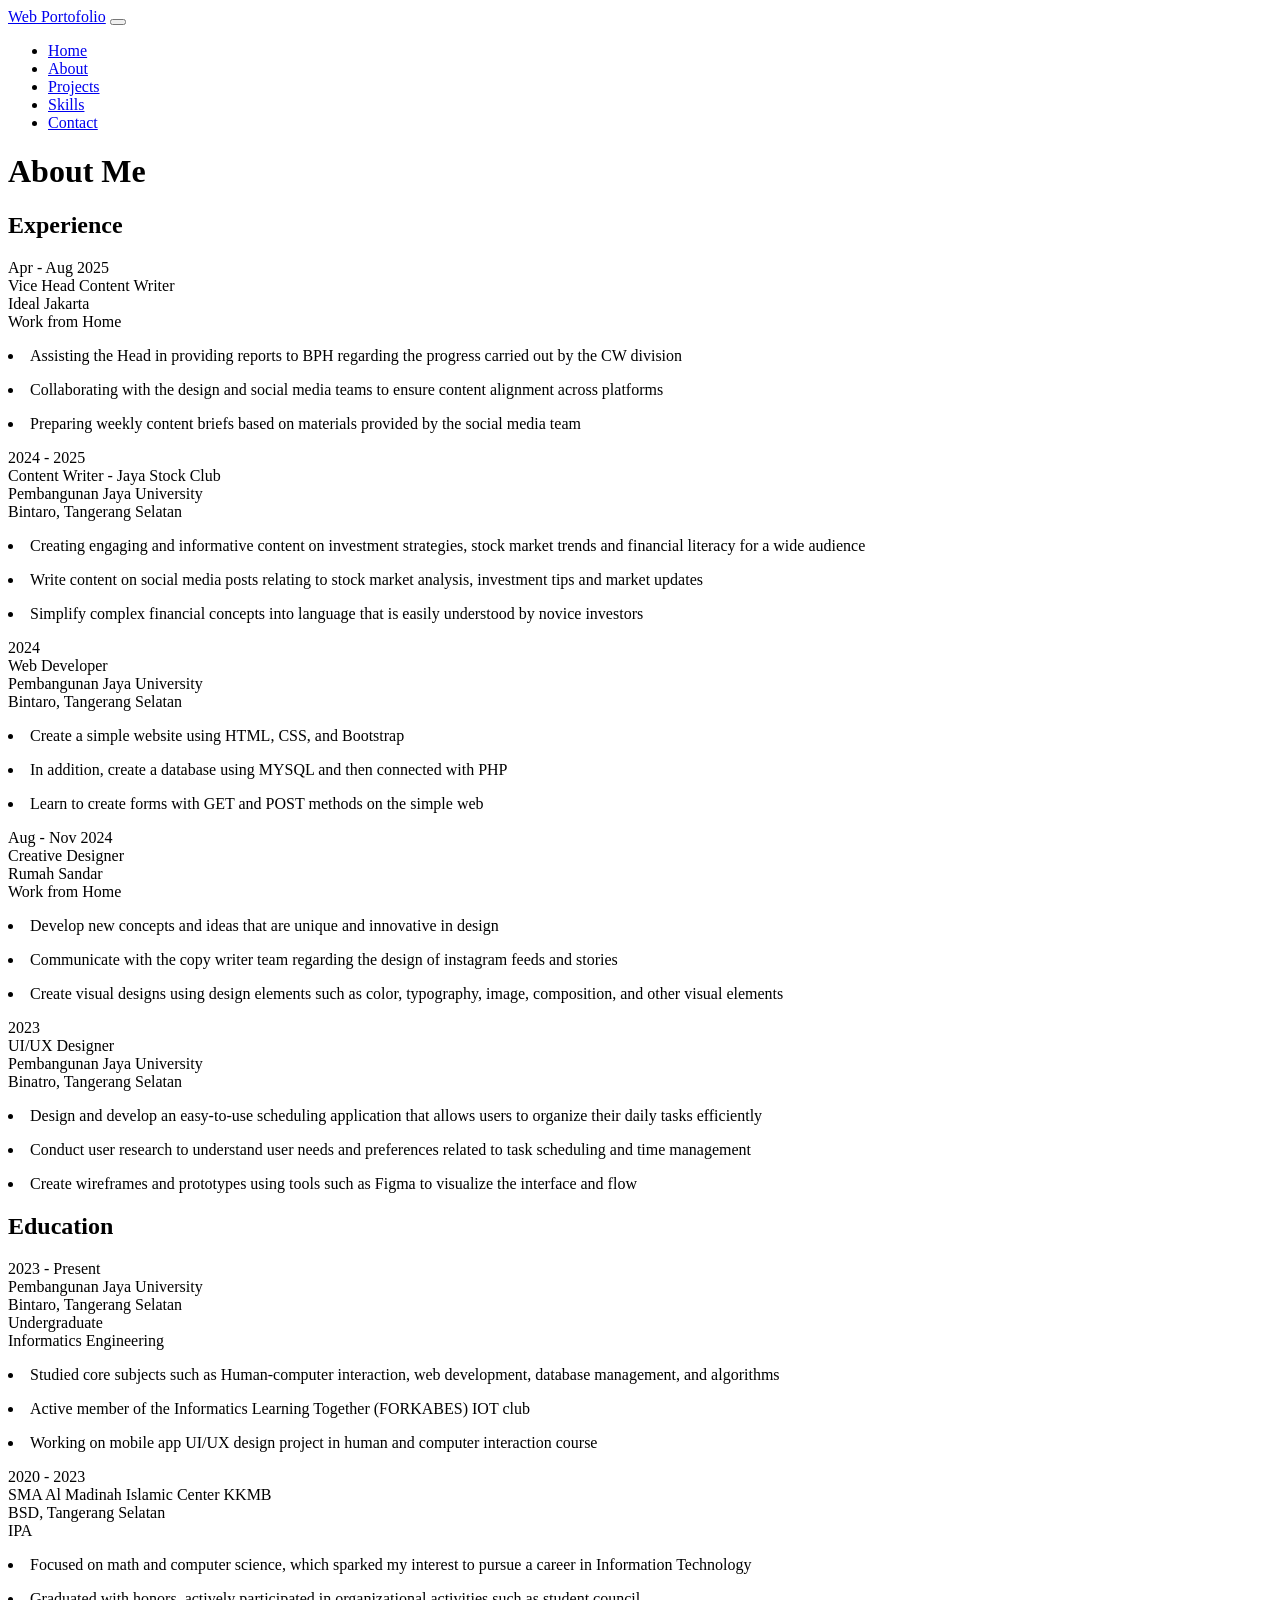
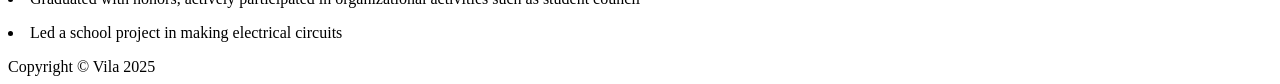
==== about.html @ a9fa37e9 "Create about.html" ====
<!DOCTYPE html>
<html lang="en">
    <head>
        <meta charset="utf-8" />
        <meta name="viewport" content="width=device-width, initial-scale=1, shrink-to-fit=no" />
        <meta name="description" content="Website portofolio" />
        <meta name="author" content="vila" />
        <title>Web portofolio</title>
        <!-- Favicon-->
        <link rel="icon" type="image/x-icon" href="assets/favicon-porto.png" />
        <!-- Custom Google font-->
        <link rel="preconnect" href="https://fonts.googleapis.com" />
        <link rel="preconnect" href="https://fonts.gstatic.com" crossorigin />
        <link href="https://fonts.googleapis.com/css2?family=Plus+Jakarta+Sans:wght@100;200;300;400;500;600;700;800;900&amp;display=swap" rel="stylesheet" />
        <link href="https://cdn.jsdelivr.net/npm/bootstrap-icons@1.8.1/font/bootstrap-icons.css" rel="stylesheet" />
        <link href="css/styles.css" rel="stylesheet" />
    </head>
    <body class="d-flex flex-column h-100 bg-light">
        <main class="flex-shrink-0">
            <!-- Navigation-->
            <nav class="navbar navbar-expand-lg navbar-light bg-white py-3">
                <div class="container px-5">
                    <a class="navbar-brand" href="index.html"><span class="fw-bolder text-primary">Web Portofolio</span></a>
                    <button class="navbar-toggler" type="button" data-bs-toggle="collapse" data-bs-target="#navbarSupportedContent" aria-controls="navbarSupportedContent" aria-expanded="false" aria-label="Toggle navigation"><span class="navbar-toggler-icon"></span></button>
                    <div class="collapse navbar-collapse" id="navbarSupportedContent">
                        <ul class="navbar-nav ms-auto mb-2 mb-lg-0 small fw-bolder">
                            <li class="nav-item"><a class="nav-link" href="index.html">Home</a></li>
                            <li class="nav-item"><a class="nav-link" href="about.html">About</a></li>
                            <li class="nav-item"><a class="nav-link" href="projects.html">Projects</a></li>
                            <li class="nav-item"><a class="nav-link" href="skills.html">Skills</a></li>
                            <li class="nav-item"><a class="nav-link" href="contact.html">Contact</a></li>
                        </ul>
                    </div>
                </div>
            </nav>
            <!-- Page Content-->
            <div class="container px-5 my-5">
                <div class="text-center mb-5">
                    <h1 class="display-5 fw-bolder mb-0"><span class="text-gradient d-inline">About Me</span></h1>
                </div>
                <div class="row gx-5 justify-content-center">
                    <div class="col-lg-11 col-xl-9 col-xxl-8">
                        <!-- Experience Section-->
                        <section>
                            <div class="d-flex align-items-center justify-content-between mb-4">
                                <h2 class="text-primary fw-bolder mb-0">Experience</h2>
                            </div>
                            <!-- Experience Card 1-->
                            <div class="card shadow border-0 rounded-4 mb-5">
                                <div class="card-body p-5">
                                    <div class="row align-items-center gx-5">
                                        <div class="col text-center text-lg-start mb-4 mb-lg-0">
                                            <div class="bg-light p-4 rounded-4">
                                               <div class="text-primary fw-bolder mb-2">Apr - Aug 2025</div>
                                                <div class="small fw-bolder">Vice Head Content Writer</div>
                                                <div class="small text-muted">Ideal Jakarta</div>
                                                <div class="small text-muted">Work from Home</div>
                                            </div>
                                        </div>
                                        <div class="col-lg-8"><div><p><li>Assisting the Head in providing reports to BPH regarding the progress carried out by the CW division</li></p> 
                                            <p><li>Collaborating with the design and social media teams to ensure content alignment across platforms</li></p>
                                            <p><li>Preparing weekly content briefs based on materials provided by the social media team</li></p></div></div>
                                    </div>
                                </div>
                            </div>
                            <!-- Experience Card 2-->
                            <div class="card shadow border-0 rounded-4 mb-5">
                                <div class="card-body p-5">
                                    <div class="row align-items-center gx-5">
                                        <div class="col text-center text-lg-start mb-4 mb-lg-0">
                                            <div class="bg-light p-4 rounded-4">
                                               <div class="text-primary fw-bolder mb-2">2024 - 2025</div>
                                                <div class="small fw-bolder">Content Writer - Jaya Stock Club</div>
                                                <div class="small text-muted">Pembangunan Jaya University</div>
                                                <div class="small text-muted">Bintaro, Tangerang Selatan</div>
                                            </div>
                                        </div>
                                        <div class="col-lg-8"><div><p><li>Creating engaging and informative content on investment strategies, stock market trends and financial literacy for a wide audience</li></p> 
                                            <p><li>Write content on social media posts relating to stock market analysis, investment tips and market updates</li></p>
                                            <p><li>Simplify complex financial concepts into language that is easily understood by novice investors</li></p></div></div>
                                    </div>
                                </div>
                            </div>
                            <!-- Experience Card 3-->
                            <div class="card shadow border-0 rounded-4 mb-5">
                                <div class="card-body p-5">
                                    <div class="row align-items-center gx-5">
                                        <div class="col text-center text-lg-start mb-4 mb-lg-0">
                                            <div class="bg-light p-4 rounded-4">
                                          <div class="text-primary fw-bolder mb-2">2024</div>
                                                <div class="small fw-bolder">Web Developer</div>
                                                <div class="small text-muted">Pembangunan Jaya University</div>
                                                <div class="small text-muted">Bintaro, Tangerang Selatan</div>
                                            </div>
                                        </div>
                                        <div class="col-lg-8"><div><p><li>Create a simple website using HTML, CSS, and Bootstrap</li></p>
                                             <p><li>In addition, create a database using MYSQL and then connected with PHP</li></p>
                                             <p><li>Learn to create forms with GET and POST methods on the simple web</li></p></div></div>
                                    </div>
                                </div>
                            </div>
                            <!-- Experience Card 4-->
                            <div class="card shadow border-0 rounded-4 mb-5">
                                <div class="card-body p-5">
                                    <div class="row align-items-center gx-5">
                                        <div class="col text-center text-lg-start mb-4 mb-lg-0">
                                            <div class="bg-light p-4 rounded-4">
                                                <div class="text-primary fw-bolder mb-2">Aug - Nov 2024</div>
                                                <div class="small fw-bolder">Creative Designer</div>
                                                <div class="small text-muted">Rumah Sandar</div>
                                                <div class="small text-muted">Work from Home</div>
                                            </div>
                                        </div>
                                        <div class="col-lg-8"><div><p><li>Develop new concepts and ideas that are unique and innovative in design</li></p>
                                            <p><li>Communicate with the copy writer team regarding the design of instagram feeds and stories</li></p> 
                                            <p><li>Create visual designs using design elements such as color, typography, image, composition, and other visual elements</li></p></div></div>
                                    </div>
                                </div>
                            </div>
                            <!-- Experience Card 5-->
                            <div class="card shadow border-0 rounded-4 mb-5">
                                <div class="card-body p-5">
                                    <div class="row align-items-center gx-5">
                                        <div class="col text-center text-lg-start mb-4 mb-lg-0">
                                            <div class="bg-light p-4 rounded-4">
                                                <div class="text-primary fw-bolder mb-2">2023</div>
                                                <div class="small fw-bolder">UI/UX Designer</div>
                                                <div class="small text-muted">Pembangunan Jaya University</div>
                                                <div class="small text-muted">Binatro, Tangerang Selatan</div>
                                            </div>
                                        </div>
                                        <div class="col-lg-8"><div><p><li>Design and develop an easy-to-use scheduling application that allows users to organize their daily tasks efficiently</li></p>
                                             <p><li>Conduct user research to understand user needs and preferences related to task scheduling and time management</li></p>
                                             <p><li>Create wireframes and prototypes using tools such as Figma to visualize the interface and flow</li></p></div></div>
                                    </div>
                                </div>
                            </div>
                        </section>
                        <!-- Education Section-->
                        <section>
                            <h2 class="text-secondary fw-bolder mb-4">Education</h2>
                            <!-- Education Card 1-->
                            <div class="card shadow border-0 rounded-4 mb-5">
                                <div class="card-body p-5">
                                    <div class="row align-items-center gx-5">
                                        <div class="col text-center text-lg-start mb-4 mb-lg-0">
                                            <div class="bg-light p-4 rounded-4">
                                                <div class="text-secondary fw-bolder mb-2">2023 - Present</div>
                                                <div class="mb-2">
                                                    <div class="small fw-bolder">Pembangunan Jaya University</div>
                                                    <div class="small text-muted">Bintaro, Tangerang Selatan</div>
                                                </div>
                                                <!-- Jurusan -->
                                                <div class="fst-italic">
                                                    <div class="small text-muted">Undergraduate</div>
                                                    <div class="small text-muted">Informatics Engineering</div>
                                                </div>
                                            </div>
                                        </div>
                                        <div class="col-lg-8"><div><p><li>Studied core subjects such as Human-computer interaction, web development, database management, and algorithms</li></p>
                                            <p><li>Active member of the Informatics Learning Together (FORKABES) IOT club</li></p>
                                            <p><li> 
                                                Working on mobile app UI/UX design project in human and computer interaction course</li></p></div></div>
                                    </div>
                                </div>
                            </div>
                            <!-- Education Card 2-->
                            <div class="card shadow border-0 rounded-4 mb-5">
                                <div class="card-body p-5">
                                    <div class="row align-items-center gx-5">
                                        <div class="col text-center text-lg-start mb-4 mb-lg-0">
                                            <div class="bg-light p-4 rounded-4">
                                                <div class="text-secondary fw-bolder mb-2">2020 - 2023</div>
                                                <div class="mb-2">
                                                    <div class="small fw-bolder">SMA Al Madinah Islamic Center KKMB</div>
                                                    <div class="small text-muted">BSD, Tangerang Selatan</div>
                                                </div>
                                                <!-- Jurusan -->
                                                <div class="fst-italic">
                                                    <div class="small text-muted">IPA</div>
                                                </div>
                                            </div>
                                        </div>
                                        <div class="col-lg-8"><div><p><li>Focused on math and computer science, which sparked my interest to pursue a career in Information Technology</li></p>
                                            <p><li>Graduated with honors, actively participated in organizational activities such as student council</li></p>
                                            <p><li>Led a school project in making electrical circuits</li></p></div></div>
                                    </div>
                                </div>
                            </div>
                        </section>
                        <!-- Divider-->
                        <div class="pb-5"></div>
                    </div>
                </div>
            </div>
        </main>
        <!-- Footer-->
        <footer class="bg-white py-4 mt-auto">
            <div class="container px-5">
                <div class="row align-items-center justify-content-between flex-column flex-sm-row">
                    <div class="col-auto"><div class="small m-0">Copyright &copy; Vila 2025</div></div>
                </div>
            </div>
        </footer>
        <!-- Bootstrap core JS-->
        <script src="https://cdn.jsdelivr.net/npm/bootstrap@5.2.3/dist/js/bootstrap.bundle.min.js"></script>
        <!-- Core theme JS-->
        <script src="js/scripts.js"></script>
    </body>
</html>
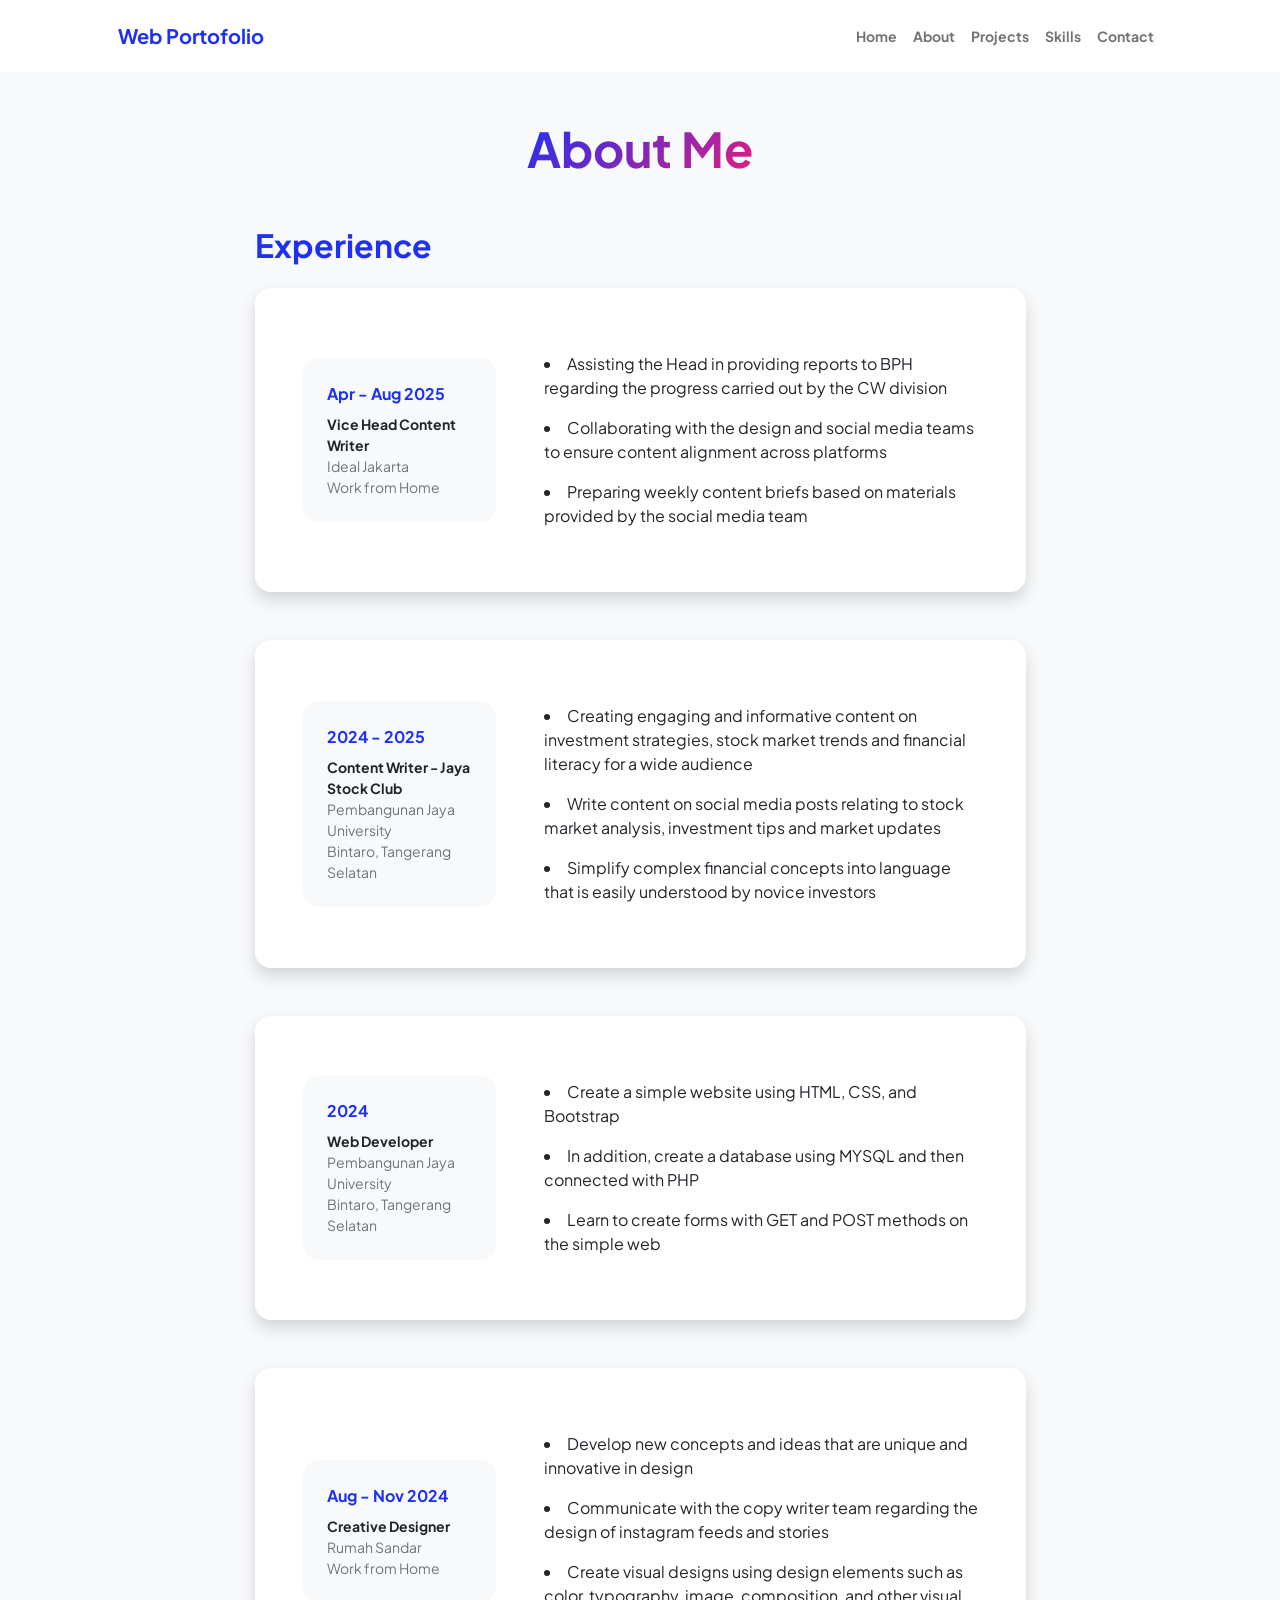
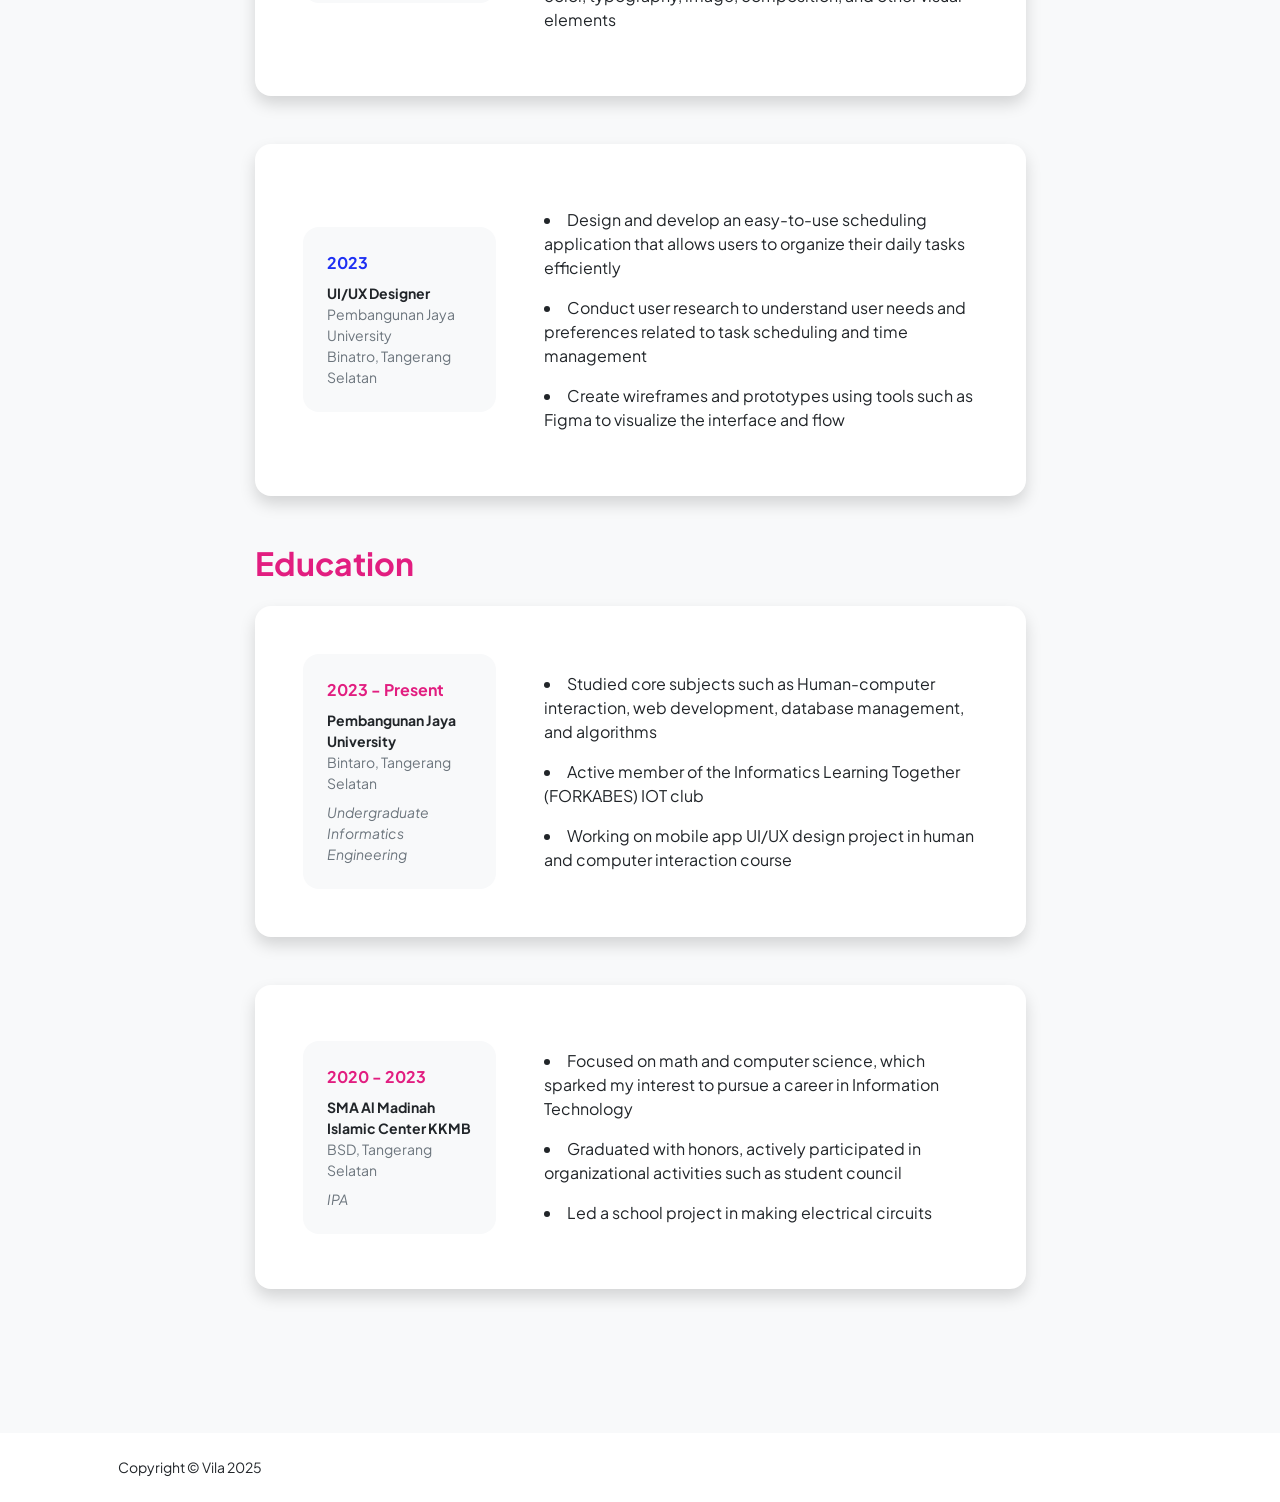
==== commit d96d2f45: "Update about.html" ====
--- a/about.html
+++ b/about.html
@@ -7,7 +7,7 @@
         <meta name="author" content="vila" />
         <title>Web portofolio</title>
         <!-- Favicon-->
-        <link rel="icon" type="image/x-icon" href="assets/favicon-porto.png" />
+        <link rel="icon" type="image/x-icon" href="assets/img/favicon-porto.png" />
         <!-- Custom Google font-->
         <link rel="preconnect" href="https://fonts.googleapis.com" />
         <link rel="preconnect" href="https://fonts.gstatic.com" crossorigin />
--- a/css/styles.css
+++ b/css/styles.css
@@ -0,0 +1,11724 @@
+@charset "UTF-8";
+
+:root {
+  --bs-blue: #1e30f3;
+  --bs-indigo: #6610f2;
+  --bs-purple: #6f42c1;
+  --bs-pink: #e21e80;
+  --bs-red: #dc3545;
+  --bs-orange: #fd7e14;
+  --bs-yellow: #ffc107;
+  --bs-green: #198754;
+  --bs-teal: #20c997;
+  --bs-cyan: #0dcaf0;
+  --bs-black: #000;
+  --bs-white: #fff;
+  --bs-gray: #6c757d;
+  --bs-gray-dark: #343a40;
+  --bs-gray-100: #f8f9fa;
+  --bs-gray-200: #e9ecef;
+  --bs-gray-300: #dee2e6;
+  --bs-gray-400: #ced4da;
+  --bs-gray-500: #adb5bd;
+  --bs-gray-600: #6c757d;
+  --bs-gray-700: #495057;
+  --bs-gray-800: #343a40;
+  --bs-gray-900: #212529;
+  --bs-primary: #1e30f3;
+  --bs-secondary: #e21e80;
+  --bs-success: #198754;
+  --bs-info: #0dcaf0;
+  --bs-warning: #ffc107;
+  --bs-danger: #dc3545;
+  --bs-light: #f8f9fa;
+  --bs-dark: #212529;
+  --bs-primary-rgb: 30, 48, 243;
+  --bs-secondary-rgb: 226, 30, 128;
+  --bs-success-rgb: 25, 135, 84;
+  --bs-info-rgb: 13, 202, 240;
+  --bs-warning-rgb: 255, 193, 7;
+  --bs-danger-rgb: 220, 53, 69;
+  --bs-light-rgb: 248, 249, 250;
+  --bs-dark-rgb: 33, 37, 41;
+  --bs-white-rgb: 255, 255, 255;
+  --bs-black-rgb: 0, 0, 0;
+  --bs-body-color-rgb: 33, 37, 41;
+  --bs-body-bg-rgb: 255, 255, 255;
+  --bs-font-sans-serif: "Plus Jakarta Sans";
+  --bs-font-monospace: SFMono-Regular, Menlo, Monaco, Consolas, "Liberation Mono", "Courier New", monospace;
+  --bs-gradient: linear-gradient(180deg, rgba(255, 255, 255, 0.15), rgba(255, 255, 255, 0));
+  --bs-body-font-family: var(--bs-font-sans-serif);
+  --bs-body-font-size: 1rem;
+  --bs-body-font-weight: 400;
+  --bs-body-line-height: 1.5;
+  --bs-body-color: #212529;
+  --bs-body-bg: #fff;
+  --bs-border-width: 1px;
+  --bs-border-style: solid;
+  --bs-border-color: #dee2e6;
+  --bs-border-color-translucent: rgba(0, 0, 0, 0.175);
+  --bs-border-radius: 0.375rem;
+  --bs-border-radius-sm: 0.25rem;
+  --bs-border-radius-lg: 0.5rem;
+  --bs-border-radius-xl: 1rem;
+  --bs-border-radius-2xl: 2rem;
+  --bs-border-radius-pill: 50rem;
+  --bs-link-color: #1e30f3;
+  --bs-link-hover-color: #1826c2;
+  --bs-code-color: #e21e80;
+  --bs-highlight-bg: #fff3cd;
+}
+
+*,
+*::before,
+*::after {
+  box-sizing: border-box;
+}
+
+@media (prefers-reduced-motion: no-preference) {
+  :root {
+    scroll-behavior: smooth;
+  }
+}
+
+body {
+  margin: 0;
+  font-family: var(--bs-body-font-family);
+  font-size: var(--bs-body-font-size);
+  font-weight: var(--bs-body-font-weight);
+  line-height: var(--bs-body-line-height);
+  color: var(--bs-body-color);
+  text-align: var(--bs-body-text-align);
+  background-color: var(--bs-body-bg);
+  -webkit-text-size-adjust: 100%;
+  -webkit-tap-highlight-color: rgba(0, 0, 0, 0);
+}
+
+hr {
+  margin: 1rem 0;
+  color: inherit;
+  border: 0;
+  border-top: 1px solid;
+  opacity: 0.25;
+}
+
+h6, .h6, h5, .h5, h4, .h4, h3, .h3, h2, .h2, h1, .h1 {
+  margin-top: 0;
+  margin-bottom: 0.5rem;
+  font-weight: 500;
+  line-height: 1.2;
+}
+
+h1, .h1 {
+  font-size: calc(1.375rem + 1.5vw);
+}
+@media (min-width: 1200px) {
+  h1, .h1 {
+    font-size: 2.5rem;
+  }
+}
+
+h2, .h2 {
+  font-size: calc(1.325rem + 0.9vw);
+}
+@media (min-width: 1200px) {
+  h2, .h2 {
+    font-size: 2rem;
+  }
+}
+
+h3, .h3 {
+  font-size: calc(1.3rem + 0.6vw);
+}
+@media (min-width: 1200px) {
+  h3, .h3 {
+    font-size: 1.75rem;
+  }
+}
+
+h4, .h4 {
+  font-size: calc(1.275rem + 0.3vw);
+}
+@media (min-width: 1200px) {
+  h4, .h4 {
+    font-size: 1.5rem;
+  }
+}
+
+h5, .h5 {
+  font-size: 1.25rem;
+}
+
+h6, .h6 {
+  font-size: 1rem;
+}
+
+p {
+  margin-top: 0;
+  margin-bottom: 1rem;
+}
+
+abbr[title] {
+  -webkit-text-decoration: underline dotted;
+          text-decoration: underline dotted;
+  cursor: help;
+  -webkit-text-decoration-skip-ink: none;
+          text-decoration-skip-ink: none;
+}
+
+address {
+  margin-bottom: 1rem;
+  font-style: normal;
+  line-height: inherit;
+}
+
+ol,
+ul {
+  padding-left: 2rem;
+}
+
+ol,
+ul,
+dl {
+  margin-top: 0;
+  margin-bottom: 1rem;
+}
+
+ol ol,
+ul ul,
+ol ul,
+ul ol {
+  margin-bottom: 0;
+}
+
+dt {
+  font-weight: 700;
+}
+
+dd {
+  margin-bottom: 0.5rem;
+  margin-left: 0;
+}
+
+blockquote {
+  margin: 0 0 1rem;
+}
+
+b,
+strong {
+  font-weight: bolder;
+}
+
+small, .small {
+  font-size: 0.875em;
+}
+
+mark, .mark {
+  padding: 0.1875em;
+  background-color: var(--bs-highlight-bg);
+}
+
+sub,
+sup {
+  position: relative;
+  font-size: 0.75em;
+  line-height: 0;
+  vertical-align: baseline;
+}
+
+sub {
+  bottom: -0.25em;
+}
+
+sup {
+  top: -0.5em;
+}
+
+a {
+  color: var(--bs-link-color);
+  text-decoration: underline;
+}
+a:hover {
+  color: var(--bs-link-hover-color);
+}
+
+a:not([href]):not([class]), a:not([href]):not([class]):hover {
+  color: inherit;
+  text-decoration: none;
+}
+
+pre,
+code,
+kbd,
+samp {
+  font-family: var(--bs-font-monospace);
+  font-size: 1em;
+}
+
+pre {
+  display: block;
+  margin-top: 0;
+  margin-bottom: 1rem;
+  overflow: auto;
+  font-size: 0.875em;
+}
+pre code {
+  font-size: inherit;
+  color: inherit;
+  word-break: normal;
+}
+
+code {
+  font-size: 0.875em;
+  color: var(--bs-code-color);
+  word-wrap: break-word;
+}
+a > code {
+  color: inherit;
+}
+
+kbd {
+  padding: 0.1875rem 0.375rem;
+  font-size: 0.875em;
+  color: var(--bs-body-bg);
+  background-color: var(--bs-body-color);
+  border-radius: 0.25rem;
+}
+kbd kbd {
+  padding: 0;
+  font-size: 1em;
+}
+
+figure {
+  margin: 0 0 1rem;
+}
+
+img,
+svg {
+  vertical-align: middle;
+}
+
+table {
+  caption-side: bottom;
+  border-collapse: collapse;
+}
+
+caption {
+  padding-top: 0.5rem;
+  padding-bottom: 0.5rem;
+  color: #6c757d;
+  text-align: left;
+}
+
+th {
+  text-align: inherit;
+  text-align: -webkit-match-parent;
+}
+
+thead,
+tbody,
+tfoot,
+tr,
+td,
+th {
+  border-color: inherit;
+  border-style: solid;
+  border-width: 0;
+}
+
+label {
+  display: inline-block;
+}
+
+button {
+  border-radius: 0;
+}
+
+button:focus:not(:focus-visible) {
+  outline: 0;
+}
+
+input,
+button,
+select,
+optgroup,
+textarea {
+  margin: 0;
+  font-family: inherit;
+  font-size: inherit;
+  line-height: inherit;
+}
+
+button,
+select {
+  text-transform: none;
+}
+
+[role=button] {
+  cursor: pointer;
+}
+
+select {
+  word-wrap: normal;
+}
+select:disabled {
+  opacity: 1;
+}
+
+[list]:not([type=date]):not([type=datetime-local]):not([type=month]):not([type=week]):not([type=time])::-webkit-calendar-picker-indicator {
+  display: none !important;
+}
+
+button,
+[type=button],
+[type=reset],
+[type=submit] {
+  -webkit-appearance: button;
+}
+button:not(:disabled),
+[type=button]:not(:disabled),
+[type=reset]:not(:disabled),
+[type=submit]:not(:disabled) {
+  cursor: pointer;
+}
+
+::-moz-focus-inner {
+  padding: 0;
+  border-style: none;
+}
+
+textarea {
+  resize: vertical;
+}
+
+fieldset {
+  min-width: 0;
+  padding: 0;
+  margin: 0;
+  border: 0;
+}
+
+legend {
+  float: left;
+  width: 100%;
+  padding: 0;
+  margin-bottom: 0.5rem;
+  font-size: calc(1.275rem + 0.3vw);
+  line-height: inherit;
+}
+@media (min-width: 1200px) {
+  legend {
+    font-size: 1.5rem;
+  }
+}
+legend + * {
+  clear: left;
+}
+
+::-webkit-datetime-edit-fields-wrapper,
+::-webkit-datetime-edit-text,
+::-webkit-datetime-edit-minute,
+::-webkit-datetime-edit-hour-field,
+::-webkit-datetime-edit-day-field,
+::-webkit-datetime-edit-month-field,
+::-webkit-datetime-edit-year-field {
+  padding: 0;
+}
+
+::-webkit-inner-spin-button {
+  height: auto;
+}
+
+[type=search] {
+  outline-offset: -2px;
+  -webkit-appearance: textfield;
+}
+
+/* rtl:raw:
+[type="tel"],
+[type="url"],
+[type="email"],
+[type="number"] {
+  direction: ltr;
+}
+*/
+::-webkit-search-decoration {
+  -webkit-appearance: none;
+}
+
+::-webkit-color-swatch-wrapper {
+  padding: 0;
+}
+
+::file-selector-button {
+  font: inherit;
+  -webkit-appearance: button;
+}
+
+output {
+  display: inline-block;
+}
+
+iframe {
+  border: 0;
+}
+
+summary {
+  display: list-item;
+  cursor: pointer;
+}
+
+progress {
+  vertical-align: baseline;
+}
+
+[hidden] {
+  display: none !important;
+}
+
+.lead {
+  font-size: 1.25rem;
+  font-weight: 300;
+}
+
+.display-1 {
+  font-size: calc(1.625rem + 4.5vw);
+  font-weight: 300;
+  line-height: 1.2;
+}
+@media (min-width: 1200px) {
+  .display-1 {
+    font-size: 5rem;
+  }
+}
+
+.display-2 {
+  font-size: calc(1.575rem + 3.9vw);
+  font-weight: 300;
+  line-height: 1.2;
+}
+@media (min-width: 1200px) {
+  .display-2 {
+    font-size: 4.5rem;
+  }
+}
+
+.display-3 {
+  font-size: calc(1.525rem + 3.3vw);
+  font-weight: 300;
+  line-height: 1.2;
+}
+@media (min-width: 1200px) {
+  .display-3 {
+    font-size: 4rem;
+  }
+}
+
+.display-4 {
+  font-size: calc(1.475rem + 2.7vw);
+  font-weight: 300;
+  line-height: 1.2;
+}
+@media (min-width: 1200px) {
+  .display-4 {
+    font-size: 3.5rem;
+  }
+}
+
+.display-5 {
+  font-size: calc(1.425rem + 2.1vw);
+  font-weight: 300;
+  line-height: 1.2;
+}
+@media (min-width: 1200px) {
+  .display-5 {
+    font-size: 3rem;
+  }
+}
+
+.display-6 {
+  font-size: calc(1.375rem + 1.5vw);
+  font-weight: 300;
+  line-height: 1.2;
+}
+@media (min-width: 1200px) {
+  .display-6 {
+    font-size: 2.5rem;
+  }
+}
+
+.list-unstyled {
+  padding-left: 0;
+  list-style: none;
+}
+
+.list-inline {
+  padding-left: 0;
+  list-style: none;
+}
+
+.list-inline-item {
+  display: inline-block;
+}
+.list-inline-item:not(:last-child) {
+  margin-right: 0.5rem;
+}
+
+.initialism {
+  font-size: 0.875em;
+  text-transform: uppercase;
+}
+
+.blockquote {
+  margin-bottom: 1rem;
+  font-size: 1.25rem;
+}
+.blockquote > :last-child {
+  margin-bottom: 0;
+}
+
+.blockquote-footer {
+  margin-top: -1rem;
+  margin-bottom: 1rem;
+  font-size: 0.875em;
+  color: #6c757d;
+}
+.blockquote-footer::before {
+  content: "— ";
+}
+
+.img-fluid {
+  max-width: 100%;
+  height: auto;
+}
+
+.img-thumbnail {
+  padding: 0.25rem;
+  background-color: #fff;
+  border: 1px solid var(--bs-border-color);
+  border-radius: 0.375rem;
+  max-width: 100%;
+  height: auto;
+}
+
+.figure {
+  display: inline-block;
+}
+
+.figure-img {
+  margin-bottom: 0.5rem;
+  line-height: 1;
+}
+
+.figure-caption {
+  font-size: 0.875em;
+  color: #6c757d;
+}
+
+.container,
+.container-fluid,
+.container-xxl,
+.container-xl,
+.container-lg,
+.container-md,
+.container-sm {
+  --bs-gutter-x: 1.5rem;
+  --bs-gutter-y: 0;
+  width: 100%;
+  padding-right: calc(var(--bs-gutter-x) * 0.5);
+  padding-left: calc(var(--bs-gutter-x) * 0.5);
+  margin-right: auto;
+  margin-left: auto;
+}
+
+@media (min-width: 576px) {
+  .container-sm, .container {
+    max-width: 540px;
+  }
+}
+@media (min-width: 768px) {
+  .container-md, .container-sm, .container {
+    max-width: 720px;
+  }
+}
+@media (min-width: 992px) {
+  .container-lg, .container-md, .container-sm, .container {
+    max-width: 960px;
+  }
+}
+@media (min-width: 1200px) {
+  .container-xl, .container-lg, .container-md, .container-sm, .container {
+    max-width: 1140px;
+  }
+}
+@media (min-width: 1400px) {
+  .container-xxl, .container-xl, .container-lg, .container-md, .container-sm, .container {
+    max-width: 1320px;
+  }
+}
+.row {
+  --bs-gutter-x: 1.5rem;
+  --bs-gutter-y: 0;
+  display: flex;
+  flex-wrap: wrap;
+  margin-top: calc(-1 * var(--bs-gutter-y));
+  margin-right: calc(-0.5 * var(--bs-gutter-x));
+  margin-left: calc(-0.5 * var(--bs-gutter-x));
+}
+.row > * {
+  flex-shrink: 0;
+  width: 100%;
+  max-width: 100%;
+  padding-right: calc(var(--bs-gutter-x) * 0.5);
+  padding-left: calc(var(--bs-gutter-x) * 0.5);
+  margin-top: var(--bs-gutter-y);
+}
+
+.col {
+  flex: 1 0 0%;
+}
+
+.row-cols-auto > * {
+  flex: 0 0 auto;
+  width: auto;
+}
+
+.row-cols-1 > * {
+  flex: 0 0 auto;
+  width: 100%;
+}
+
+.row-cols-2 > * {
+  flex: 0 0 auto;
+  width: 50%;
+}
+
+.row-cols-3 > * {
+  flex: 0 0 auto;
+  width: 33.3333333333%;
+}
+
+.row-cols-4 > * {
+  flex: 0 0 auto;
+  width: 25%;
+}
+
+.row-cols-5 > * {
+  flex: 0 0 auto;
+  width: 20%;
+}
+
+.row-cols-6 > * {
+  flex: 0 0 auto;
+  width: 16.6666666667%;
+}
+
+.col-auto {
+  flex: 0 0 auto;
+  width: auto;
+}
+
+.col-1 {
+  flex: 0 0 auto;
+  width: 8.33333333%;
+}
+
+.col-2 {
+  flex: 0 0 auto;
+  width: 16.66666667%;
+}
+
+.col-3 {
+  flex: 0 0 auto;
+  width: 25%;
+}
+
+.col-4 {
+  flex: 0 0 auto;
+  width: 33.33333333%;
+}
+
+.col-5 {
+  flex: 0 0 auto;
+  width: 41.66666667%;
+}
+
+.col-6 {
+  flex: 0 0 auto;
+  width: 50%;
+}
+
+.col-7 {
+  flex: 0 0 auto;
+  width: 58.33333333%;
+}
+
+.col-8 {
+  flex: 0 0 auto;
+  width: 66.66666667%;
+}
+
+.col-9 {
+  flex: 0 0 auto;
+  width: 75%;
+}
+
+.col-10 {
+  flex: 0 0 auto;
+  width: 83.33333333%;
+}
+
+.col-11 {
+  flex: 0 0 auto;
+  width: 91.66666667%;
+}
+
+.col-12 {
+  flex: 0 0 auto;
+  width: 100%;
+}
+
+.offset-1 {
+  margin-left: 8.33333333%;
+}
+
+.offset-2 {
+  margin-left: 16.66666667%;
+}
+
+.offset-3 {
+  margin-left: 25%;
+}
+
+.offset-4 {
+  margin-left: 33.33333333%;
+}
+
+.offset-5 {
+  margin-left: 41.66666667%;
+}
+
+.offset-6 {
+  margin-left: 50%;
+}
+
+.offset-7 {
+  margin-left: 58.33333333%;
+}
+
+.offset-8 {
+  margin-left: 66.66666667%;
+}
+
+.offset-9 {
+  margin-left: 75%;
+}
+
+.offset-10 {
+  margin-left: 83.33333333%;
+}
+
+.offset-11 {
+  margin-left: 91.66666667%;
+}
+
+.g-0,
+.gx-0 {
+  --bs-gutter-x: 0;
+}
+
+.g-0,
+.gy-0 {
+  --bs-gutter-y: 0;
+}
+
+.g-1,
+.gx-1 {
+  --bs-gutter-x: 0.25rem;
+}
+
+.g-1,
+.gy-1 {
+  --bs-gutter-y: 0.25rem;
+}
+
+.g-2,
+.gx-2 {
+  --bs-gutter-x: 0.5rem;
+}
+
+.g-2,
+.gy-2 {
+  --bs-gutter-y: 0.5rem;
+}
+
+.g-3,
+.gx-3 {
+  --bs-gutter-x: 1rem;
+}
+
+.g-3,
+.gy-3 {
+  --bs-gutter-y: 1rem;
+}
+
+.g-4,
+.gx-4 {
+  --bs-gutter-x: 1.5rem;
+}
+
+.g-4,
+.gy-4 {
+  --bs-gutter-y: 1.5rem;
+}
+
+.g-5,
+.gx-5 {
+  --bs-gutter-x: 3rem;
+}
+
+.g-5,
+.gy-5 {
+  --bs-gutter-y: 3rem;
+}
+
+@media (min-width: 576px) {
+  .col-sm {
+    flex: 1 0 0%;
+  }
+  .row-cols-sm-auto > * {
+    flex: 0 0 auto;
+    width: auto;
+  }
+  .row-cols-sm-1 > * {
+    flex: 0 0 auto;
+    width: 100%;
+  }
+  .row-cols-sm-2 > * {
+    flex: 0 0 auto;
+    width: 50%;
+  }
+  .row-cols-sm-3 > * {
+    flex: 0 0 auto;
+    width: 33.3333333333%;
+  }
+  .row-cols-sm-4 > * {
+    flex: 0 0 auto;
+    width: 25%;
+  }
+  .row-cols-sm-5 > * {
+    flex: 0 0 auto;
+    width: 20%;
+  }
+  .row-cols-sm-6 > * {
+    flex: 0 0 auto;
+    width: 16.6666666667%;
+  }
+  .col-sm-auto {
+    flex: 0 0 auto;
+    width: auto;
+  }
+  .col-sm-1 {
+    flex: 0 0 auto;
+    width: 8.33333333%;
+  }
+  .col-sm-2 {
+    flex: 0 0 auto;
+    width: 16.66666667%;
+  }
+  .col-sm-3 {
+    flex: 0 0 auto;
+    width: 25%;
+  }
+  .col-sm-4 {
+    flex: 0 0 auto;
+    width: 33.33333333%;
+  }
+  .col-sm-5 {
+    flex: 0 0 auto;
+    width: 41.66666667%;
+  }
+  .col-sm-6 {
+    flex: 0 0 auto;
+    width: 50%;
+  }
+  .col-sm-7 {
+    flex: 0 0 auto;
+    width: 58.33333333%;
+  }
+  .col-sm-8 {
+    flex: 0 0 auto;
+    width: 66.66666667%;
+  }
+  .col-sm-9 {
+    flex: 0 0 auto;
+    width: 75%;
+  }
+  .col-sm-10 {
+    flex: 0 0 auto;
+    width: 83.33333333%;
+  }
+  .col-sm-11 {
+    flex: 0 0 auto;
+    width: 91.66666667%;
+  }
+  .col-sm-12 {
+    flex: 0 0 auto;
+    width: 100%;
+  }
+  .offset-sm-0 {
+    margin-left: 0;
+  }
+  .offset-sm-1 {
+    margin-left: 8.33333333%;
+  }
+  .offset-sm-2 {
+    margin-left: 16.66666667%;
+  }
+  .offset-sm-3 {
+    margin-left: 25%;
+  }
+  .offset-sm-4 {
+    margin-left: 33.33333333%;
+  }
+  .offset-sm-5 {
+    margin-left: 41.66666667%;
+  }
+  .offset-sm-6 {
+    margin-left: 50%;
+  }
+  .offset-sm-7 {
+    margin-left: 58.33333333%;
+  }
+  .offset-sm-8 {
+    margin-left: 66.66666667%;
+  }
+  .offset-sm-9 {
+    margin-left: 75%;
+  }
+  .offset-sm-10 {
+    margin-left: 83.33333333%;
+  }
+  .offset-sm-11 {
+    margin-left: 91.66666667%;
+  }
+  .g-sm-0,
+  .gx-sm-0 {
+    --bs-gutter-x: 0;
+  }
+  .g-sm-0,
+  .gy-sm-0 {
+    --bs-gutter-y: 0;
+  }
+  .g-sm-1,
+  .gx-sm-1 {
+    --bs-gutter-x: 0.25rem;
+  }
+  .g-sm-1,
+  .gy-sm-1 {
+    --bs-gutter-y: 0.25rem;
+  }
+  .g-sm-2,
+  .gx-sm-2 {
+    --bs-gutter-x: 0.5rem;
+  }
+  .g-sm-2,
+  .gy-sm-2 {
+    --bs-gutter-y: 0.5rem;
+  }
+  .g-sm-3,
+  .gx-sm-3 {
+    --bs-gutter-x: 1rem;
+  }
+  .g-sm-3,
+  .gy-sm-3 {
+    --bs-gutter-y: 1rem;
+  }
+  .g-sm-4,
+  .gx-sm-4 {
+    --bs-gutter-x: 1.5rem;
+  }
+  .g-sm-4,
+  .gy-sm-4 {
+    --bs-gutter-y: 1.5rem;
+  }
+  .g-sm-5,
+  .gx-sm-5 {
+    --bs-gutter-x: 3rem;
+  }
+  .g-sm-5,
+  .gy-sm-5 {
+    --bs-gutter-y: 3rem;
+  }
+}
+@media (min-width: 768px) {
+  .col-md {
+    flex: 1 0 0%;
+  }
+  .row-cols-md-auto > * {
+    flex: 0 0 auto;
+    width: auto;
+  }
+  .row-cols-md-1 > * {
+    flex: 0 0 auto;
+    width: 100%;
+  }
+  .row-cols-md-2 > * {
+    flex: 0 0 auto;
+    width: 50%;
+  }
+  .row-cols-md-3 > * {
+    flex: 0 0 auto;
+    width: 33.3333333333%;
+  }
+  .row-cols-md-4 > * {
+    flex: 0 0 auto;
+    width: 25%;
+  }
+  .row-cols-md-5 > * {
+    flex: 0 0 auto;
+    width: 20%;
+  }
+  .row-cols-md-6 > * {
+    flex: 0 0 auto;
+    width: 16.6666666667%;
+  }
+  .col-md-auto {
+    flex: 0 0 auto;
+    width: auto;
+  }
+  .col-md-1 {
+    flex: 0 0 auto;
+    width: 8.33333333%;
+  }
+  .col-md-2 {
+    flex: 0 0 auto;
+    width: 16.66666667%;
+  }
+  .col-md-3 {
+    flex: 0 0 auto;
+    width: 25%;
+  }
+  .col-md-4 {
+    flex: 0 0 auto;
+    width: 33.33333333%;
+  }
+  .col-md-5 {
+    flex: 0 0 auto;
+    width: 41.66666667%;
+  }
+  .col-md-6 {
+    flex: 0 0 auto;
+    width: 50%;
+  }
+  .col-md-7 {
+    flex: 0 0 auto;
+    width: 58.33333333%;
+  }
+  .col-md-8 {
+    flex: 0 0 auto;
+    width: 66.66666667%;
+  }
+  .col-md-9 {
+    flex: 0 0 auto;
+    width: 75%;
+  }
+  .col-md-10 {
+    flex: 0 0 auto;
+    width: 83.33333333%;
+  }
+  .col-md-11 {
+    flex: 0 0 auto;
+    width: 91.66666667%;
+  }
+  .col-md-12 {
+    flex: 0 0 auto;
+    width: 100%;
+  }
+  .offset-md-0 {
+    margin-left: 0;
+  }
+  .offset-md-1 {
+    margin-left: 8.33333333%;
+  }
+  .offset-md-2 {
+    margin-left: 16.66666667%;
+  }
+  .offset-md-3 {
+    margin-left: 25%;
+  }
+  .offset-md-4 {
+    margin-left: 33.33333333%;
+  }
+  .offset-md-5 {
+    margin-left: 41.66666667%;
+  }
+  .offset-md-6 {
+    margin-left: 50%;
+  }
+  .offset-md-7 {
+    margin-left: 58.33333333%;
+  }
+  .offset-md-8 {
+    margin-left: 66.66666667%;
+  }
+  .offset-md-9 {
+    margin-left: 75%;
+  }
+  .offset-md-10 {
+    margin-left: 83.33333333%;
+  }
+  .offset-md-11 {
+    margin-left: 91.66666667%;
+  }
+  .g-md-0,
+  .gx-md-0 {
+    --bs-gutter-x: 0;
+  }
+  .g-md-0,
+  .gy-md-0 {
+    --bs-gutter-y: 0;
+  }
+  .g-md-1,
+  .gx-md-1 {
+    --bs-gutter-x: 0.25rem;
+  }
+  .g-md-1,
+  .gy-md-1 {
+    --bs-gutter-y: 0.25rem;
+  }
+  .g-md-2,
+  .gx-md-2 {
+    --bs-gutter-x: 0.5rem;
+  }
+  .g-md-2,
+  .gy-md-2 {
+    --bs-gutter-y: 0.5rem;
+  }
+  .g-md-3,
+  .gx-md-3 {
+    --bs-gutter-x: 1rem;
+  }
+  .g-md-3,
+  .gy-md-3 {
+    --bs-gutter-y: 1rem;
+  }
+  .g-md-4,
+  .gx-md-4 {
+    --bs-gutter-x: 1.5rem;
+  }
+  .g-md-4,
+  .gy-md-4 {
+    --bs-gutter-y: 1.5rem;
+  }
+  .g-md-5,
+  .gx-md-5 {
+    --bs-gutter-x: 3rem;
+  }
+  .g-md-5,
+  .gy-md-5 {
+    --bs-gutter-y: 3rem;
+  }
+}
+@media (min-width: 992px) {
+  .col-lg {
+    flex: 1 0 0%;
+  }
+  .row-cols-lg-auto > * {
+    flex: 0 0 auto;
+    width: auto;
+  }
+  .row-cols-lg-1 > * {
+    flex: 0 0 auto;
+    width: 100%;
+  }
+  .row-cols-lg-2 > * {
+    flex: 0 0 auto;
+    width: 50%;
+  }
+  .row-cols-lg-3 > * {
+    flex: 0 0 auto;
+    width: 33.3333333333%;
+  }
+  .row-cols-lg-4 > * {
+    flex: 0 0 auto;
+    width: 25%;
+  }
+  .row-cols-lg-5 > * {
+    flex: 0 0 auto;
+    width: 20%;
+  }
+  .row-cols-lg-6 > * {
+    flex: 0 0 auto;
+    width: 16.6666666667%;
+  }
+  .col-lg-auto {
+    flex: 0 0 auto;
+    width: auto;
+  }
+  .col-lg-1 {
+    flex: 0 0 auto;
+    width: 8.33333333%;
+  }
+  .col-lg-2 {
+    flex: 0 0 auto;
+    width: 16.66666667%;
+  }
+  .col-lg-3 {
+    flex: 0 0 auto;
+    width: 25%;
+  }
+  .col-lg-4 {
+    flex: 0 0 auto;
+    width: 33.33333333%;
+  }
+  .col-lg-5 {
+    flex: 0 0 auto;
+    width: 41.66666667%;
+  }
+  .col-lg-6 {
+    flex: 0 0 auto;
+    width: 50%;
+  }
+  .col-lg-7 {
+    flex: 0 0 auto;
+    width: 58.33333333%;
+  }
+  .col-lg-8 {
+    flex: 0 0 auto;
+    width: 66.66666667%;
+  }
+  .col-lg-9 {
+    flex: 0 0 auto;
+    width: 75%;
+  }
+  .col-lg-10 {
+    flex: 0 0 auto;
+    width: 83.33333333%;
+  }
+  .col-lg-11 {
+    flex: 0 0 auto;
+    width: 91.66666667%;
+  }
+  .col-lg-12 {
+    flex: 0 0 auto;
+    width: 100%;
+  }
+  .offset-lg-0 {
+    margin-left: 0;
+  }
+  .offset-lg-1 {
+    margin-left: 8.33333333%;
+  }
+  .offset-lg-2 {
+    margin-left: 16.66666667%;
+  }
+  .offset-lg-3 {
+    margin-left: 25%;
+  }
+  .offset-lg-4 {
+    margin-left: 33.33333333%;
+  }
+  .offset-lg-5 {
+    margin-left: 41.66666667%;
+  }
+  .offset-lg-6 {
+    margin-left: 50%;
+  }
+  .offset-lg-7 {
+    margin-left: 58.33333333%;
+  }
+  .offset-lg-8 {
+    margin-left: 66.66666667%;
+  }
+  .offset-lg-9 {
+    margin-left: 75%;
+  }
+  .offset-lg-10 {
+    margin-left: 83.33333333%;
+  }
+  .offset-lg-11 {
+    margin-left: 91.66666667%;
+  }
+  .g-lg-0,
+  .gx-lg-0 {
+    --bs-gutter-x: 0;
+  }
+  .g-lg-0,
+  .gy-lg-0 {
+    --bs-gutter-y: 0;
+  }
+  .g-lg-1,
+  .gx-lg-1 {
+    --bs-gutter-x: 0.25rem;
+  }
+  .g-lg-1,
+  .gy-lg-1 {
+    --bs-gutter-y: 0.25rem;
+  }
+  .g-lg-2,
+  .gx-lg-2 {
+    --bs-gutter-x: 0.5rem;
+  }
+  .g-lg-2,
+  .gy-lg-2 {
+    --bs-gutter-y: 0.5rem;
+  }
+  .g-lg-3,
+  .gx-lg-3 {
+    --bs-gutter-x: 1rem;
+  }
+  .g-lg-3,
+  .gy-lg-3 {
+    --bs-gutter-y: 1rem;
+  }
+  .g-lg-4,
+  .gx-lg-4 {
+    --bs-gutter-x: 1.5rem;
+  }
+  .g-lg-4,
+  .gy-lg-4 {
+    --bs-gutter-y: 1.5rem;
+  }
+  .g-lg-5,
+  .gx-lg-5 {
+    --bs-gutter-x: 3rem;
+  }
+  .g-lg-5,
+  .gy-lg-5 {
+    --bs-gutter-y: 3rem;
+  }
+}
+@media (min-width: 1200px) {
+  .col-xl {
+    flex: 1 0 0%;
+  }
+  .row-cols-xl-auto > * {
+    flex: 0 0 auto;
+    width: auto;
+  }
+  .row-cols-xl-1 > * {
+    flex: 0 0 auto;
+    width: 100%;
+  }
+  .row-cols-xl-2 > * {
+    flex: 0 0 auto;
+    width: 50%;
+  }
+  .row-cols-xl-3 > * {
+    flex: 0 0 auto;
+    width: 33.3333333333%;
+  }
+  .row-cols-xl-4 > * {
+    flex: 0 0 auto;
+    width: 25%;
+  }
+  .row-cols-xl-5 > * {
+    flex: 0 0 auto;
+    width: 20%;
+  }
+  .row-cols-xl-6 > * {
+    flex: 0 0 auto;
+    width: 16.6666666667%;
+  }
+  .col-xl-auto {
+    flex: 0 0 auto;
+    width: auto;
+  }
+  .col-xl-1 {
+    flex: 0 0 auto;
+    width: 8.33333333%;
+  }
+  .col-xl-2 {
+    flex: 0 0 auto;
+    width: 16.66666667%;
+  }
+  .col-xl-3 {
+    flex: 0 0 auto;
+    width: 25%;
+  }
+  .col-xl-4 {
+    flex: 0 0 auto;
+    width: 33.33333333%;
+  }
+  .col-xl-5 {
+    flex: 0 0 auto;
+    width: 41.66666667%;
+  }
+  .col-xl-6 {
+    flex: 0 0 auto;
+    width: 50%;
+  }
+  .col-xl-7 {
+    flex: 0 0 auto;
+    width: 58.33333333%;
+  }
+  .col-xl-8 {
+    flex: 0 0 auto;
+    width: 66.66666667%;
+  }
+  .col-xl-9 {
+    flex: 0 0 auto;
+    width: 75%;
+  }
+  .col-xl-10 {
+    flex: 0 0 auto;
+    width: 83.33333333%;
+  }
+  .col-xl-11 {
+    flex: 0 0 auto;
+    width: 91.66666667%;
+  }
+  .col-xl-12 {
+    flex: 0 0 auto;
+    width: 100%;
+  }
+  .offset-xl-0 {
+    margin-left: 0;
+  }
+  .offset-xl-1 {
+    margin-left: 8.33333333%;
+  }
+  .offset-xl-2 {
+    margin-left: 16.66666667%;
+  }
+  .offset-xl-3 {
+    margin-left: 25%;
+  }
+  .offset-xl-4 {
+    margin-left: 33.33333333%;
+  }
+  .offset-xl-5 {
+    margin-left: 41.66666667%;
+  }
+  .offset-xl-6 {
+    margin-left: 50%;
+  }
+  .offset-xl-7 {
+    margin-left: 58.33333333%;
+  }
+  .offset-xl-8 {
+    margin-left: 66.66666667%;
+  }
+  .offset-xl-9 {
+    margin-left: 75%;
+  }
+  .offset-xl-10 {
+    margin-left: 83.33333333%;
+  }
+  .offset-xl-11 {
+    margin-left: 91.66666667%;
+  }
+  .g-xl-0,
+  .gx-xl-0 {
+    --bs-gutter-x: 0;
+  }
+  .g-xl-0,
+  .gy-xl-0 {
+    --bs-gutter-y: 0;
+  }
+  .g-xl-1,
+  .gx-xl-1 {
+    --bs-gutter-x: 0.25rem;
+  }
+  .g-xl-1,
+  .gy-xl-1 {
+    --bs-gutter-y: 0.25rem;
+  }
+  .g-xl-2,
+  .gx-xl-2 {
+    --bs-gutter-x: 0.5rem;
+  }
+  .g-xl-2,
+  .gy-xl-2 {
+    --bs-gutter-y: 0.5rem;
+  }
+  .g-xl-3,
+  .gx-xl-3 {
+    --bs-gutter-x: 1rem;
+  }
+  .g-xl-3,
+  .gy-xl-3 {
+    --bs-gutter-y: 1rem;
+  }
+  .g-xl-4,
+  .gx-xl-4 {
+    --bs-gutter-x: 1.5rem;
+  }
+  .g-xl-4,
+  .gy-xl-4 {
+    --bs-gutter-y: 1.5rem;
+  }
+  .g-xl-5,
+  .gx-xl-5 {
+    --bs-gutter-x: 3rem;
+  }
+  .g-xl-5,
+  .gy-xl-5 {
+    --bs-gutter-y: 3rem;
+  }
+}
+@media (min-width: 1400px) {
+  .col-xxl {
+    flex: 1 0 0%;
+  }
+  .row-cols-xxl-auto > * {
+    flex: 0 0 auto;
+    width: auto;
+  }
+  .row-cols-xxl-1 > * {
+    flex: 0 0 auto;
+    width: 100%;
+  }
+  .row-cols-xxl-2 > * {
+    flex: 0 0 auto;
+    width: 50%;
+  }
+  .row-cols-xxl-3 > * {
+    flex: 0 0 auto;
+    width: 33.3333333333%;
+  }
+  .row-cols-xxl-4 > * {
+    flex: 0 0 auto;
+    width: 25%;
+  }
+  .row-cols-xxl-5 > * {
+    flex: 0 0 auto;
+    width: 20%;
+  }
+  .row-cols-xxl-6 > * {
+    flex: 0 0 auto;
+    width: 16.6666666667%;
+  }
+  .col-xxl-auto {
+    flex: 0 0 auto;
+    width: auto;
+  }
+  .col-xxl-1 {
+    flex: 0 0 auto;
+    width: 8.33333333%;
+  }
+  .col-xxl-2 {
+    flex: 0 0 auto;
+    width: 16.66666667%;
+  }
+  .col-xxl-3 {
+    flex: 0 0 auto;
+    width: 25%;
+  }
+  .col-xxl-4 {
+    flex: 0 0 auto;
+    width: 33.33333333%;
+  }
+  .col-xxl-5 {
+    flex: 0 0 auto;
+    width: 41.66666667%;
+  }
+  .col-xxl-6 {
+    flex: 0 0 auto;
+    width: 50%;
+  }
+  .col-xxl-7 {
+    flex: 0 0 auto;
+    width: 58.33333333%;
+  }
+  .col-xxl-8 {
+    flex: 0 0 auto;
+    width: 66.66666667%;
+  }
+  .col-xxl-9 {
+    flex: 0 0 auto;
+    width: 75%;
+  }
+  .col-xxl-10 {
+    flex: 0 0 auto;
+    width: 83.33333333%;
+  }
+  .col-xxl-11 {
+    flex: 0 0 auto;
+    width: 91.66666667%;
+  }
+  .col-xxl-12 {
+    flex: 0 0 auto;
+    width: 100%;
+  }
+  .offset-xxl-0 {
+    margin-left: 0;
+  }
+  .offset-xxl-1 {
+    margin-left: 8.33333333%;
+  }
+  .offset-xxl-2 {
+    margin-left: 16.66666667%;
+  }
+  .offset-xxl-3 {
+    margin-left: 25%;
+  }
+  .offset-xxl-4 {
+    margin-left: 33.33333333%;
+  }
+  .offset-xxl-5 {
+    margin-left: 41.66666667%;
+  }
+  .offset-xxl-6 {
+    margin-left: 50%;
+  }
+  .offset-xxl-7 {
+    margin-left: 58.33333333%;
+  }
+  .offset-xxl-8 {
+    margin-left: 66.66666667%;
+  }
+  .offset-xxl-9 {
+    margin-left: 75%;
+  }
+  .offset-xxl-10 {
+    margin-left: 83.33333333%;
+  }
+  .offset-xxl-11 {
+    margin-left: 91.66666667%;
+  }
+  .g-xxl-0,
+  .gx-xxl-0 {
+    --bs-gutter-x: 0;
+  }
+  .g-xxl-0,
+  .gy-xxl-0 {
+    --bs-gutter-y: 0;
+  }
+  .g-xxl-1,
+  .gx-xxl-1 {
+    --bs-gutter-x: 0.25rem;
+  }
+  .g-xxl-1,
+  .gy-xxl-1 {
+    --bs-gutter-y: 0.25rem;
+  }
+  .g-xxl-2,
+  .gx-xxl-2 {
+    --bs-gutter-x: 0.5rem;
+  }
+  .g-xxl-2,
+  .gy-xxl-2 {
+    --bs-gutter-y: 0.5rem;
+  }
+  .g-xxl-3,
+  .gx-xxl-3 {
+    --bs-gutter-x: 1rem;
+  }
+  .g-xxl-3,
+  .gy-xxl-3 {
+    --bs-gutter-y: 1rem;
+  }
+  .g-xxl-4,
+  .gx-xxl-4 {
+    --bs-gutter-x: 1.5rem;
+  }
+  .g-xxl-4,
+  .gy-xxl-4 {
+    --bs-gutter-y: 1.5rem;
+  }
+  .g-xxl-5,
+  .gx-xxl-5 {
+    --bs-gutter-x: 3rem;
+  }
+  .g-xxl-5,
+  .gy-xxl-5 {
+    --bs-gutter-y: 3rem;
+  }
+}
+.table {
+  --bs-table-color: var(--bs-body-color);
+  --bs-table-bg: transparent;
+  --bs-table-border-color: var(--bs-border-color);
+  --bs-table-accent-bg: transparent;
+  --bs-table-striped-color: var(--bs-body-color);
+  --bs-table-striped-bg: rgba(0, 0, 0, 0.05);
+  --bs-table-active-color: var(--bs-body-color);
+  --bs-table-active-bg: rgba(0, 0, 0, 0.1);
+  --bs-table-hover-color: var(--bs-body-color);
+  --bs-table-hover-bg: rgba(0, 0, 0, 0.075);
+  width: 100%;
+  margin-bottom: 1rem;
+  color: var(--bs-table-color);
+  vertical-align: top;
+  border-color: var(--bs-table-border-color);
+}
+.table > :not(caption) > * > * {
+  padding: 0.5rem 0.5rem;
+  background-color: var(--bs-table-bg);
+  border-bottom-width: 1px;
+  box-shadow: inset 0 0 0 9999px var(--bs-table-accent-bg);
+}
+.table > tbody {
+  vertical-align: inherit;
+}
+.table > thead {
+  vertical-align: bottom;
+}
+
+.table-group-divider {
+  border-top: 2px solid currentcolor;
+}
+
+.caption-top {
+  caption-side: top;
+}
+
+.table-sm > :not(caption) > * > * {
+  padding: 0.25rem 0.25rem;
+}
+
+.table-bordered > :not(caption) > * {
+  border-width: 1px 0;
+}
+.table-bordered > :not(caption) > * > * {
+  border-width: 0 1px;
+}
+
+.table-borderless > :not(caption) > * > * {
+  border-bottom-width: 0;
+}
+.table-borderless > :not(:first-child) {
+  border-top-width: 0;
+}
+
+.table-striped > tbody > tr:nth-of-type(odd) > * {
+  --bs-table-accent-bg: var(--bs-table-striped-bg);
+  color: var(--bs-table-striped-color);
+}
+
+.table-striped-columns > :not(caption) > tr > :nth-child(even) {
+  --bs-table-accent-bg: var(--bs-table-striped-bg);
+  color: var(--bs-table-striped-color);
+}
+
+.table-active {
+  --bs-table-accent-bg: var(--bs-table-active-bg);
+  color: var(--bs-table-active-color);
+}
+
+.table-hover > tbody > tr:hover > * {
+  --bs-table-accent-bg: var(--bs-table-hover-bg);
+  color: var(--bs-table-hover-color);
+}
+
+.table-primary {
+  --bs-table-color: #000;
+  --bs-table-bg: #d2d6fd;
+  --bs-table-border-color: #bdc1e4;
+  --bs-table-striped-bg: #c8cbf0;
+  --bs-table-striped-color: #000;
+  --bs-table-active-bg: #bdc1e4;
+  --bs-table-active-color: #000;
+  --bs-table-hover-bg: #c2c6ea;
+  --bs-table-hover-color: #000;
+  color: var(--bs-table-color);
+  border-color: var(--bs-table-border-color);
+}
+
+.table-secondary {
+  --bs-table-color: #000;
+  --bs-table-bg: #f9d2e6;
+  --bs-table-border-color: #e0bdcf;
+  --bs-table-striped-bg: #edc8db;
+  --bs-table-striped-color: #000;
+  --bs-table-active-bg: #e0bdcf;
+  --bs-table-active-color: #000;
+  --bs-table-hover-bg: #e6c2d5;
+  --bs-table-hover-color: #000;
+  color: var(--bs-table-color);
+  border-color: var(--bs-table-border-color);
+}
+
+.table-success {
+  --bs-table-color: #000;
+  --bs-table-bg: #d1e7dd;
+  --bs-table-border-color: #bcd0c7;
+  --bs-table-striped-bg: #c7dbd2;
+  --bs-table-striped-color: #000;
+  --bs-table-active-bg: #bcd0c7;
+  --bs-table-active-color: #000;
+  --bs-table-hover-bg: #c1d6cc;
+  --bs-table-hover-color: #000;
+  color: var(--bs-table-color);
+  border-color: var(--bs-table-border-color);
+}
+
+.table-info {
+  --bs-table-color: #000;
+  --bs-table-bg: #cff4fc;
+  --bs-table-border-color: #badce3;
+  --bs-table-striped-bg: #c5e8ef;
+  --bs-table-striped-color: #000;
+  --bs-table-active-bg: #badce3;
+  --bs-table-active-color: #000;
+  --bs-table-hover-bg: #bfe2e9;
+  --bs-table-hover-color: #000;
+  color: var(--bs-table-color);
+  border-color: var(--bs-table-border-color);
+}
+
+.table-warning {
+  --bs-table-color: #000;
+  --bs-table-bg: #fff3cd;
+  --bs-table-border-color: #e6dbb9;
+  --bs-table-striped-bg: #f2e7c3;
+  --bs-table-striped-color: #000;
+  --bs-table-active-bg: #e6dbb9;
+  --bs-table-active-color: #000;
+  --bs-table-hover-bg: #ece1be;
+  --bs-table-hover-color: #000;
+  color: var(--bs-table-color);
+  border-color: var(--bs-table-border-color);
+}
+
+.table-danger {
+  --bs-table-color: #000;
+  --bs-table-bg: #f8d7da;
+  --bs-table-border-color: #dfc2c4;
+  --bs-table-striped-bg: #eccccf;
+  --bs-table-striped-color: #000;
+  --bs-table-active-bg: #dfc2c4;
+  --bs-table-active-color: #000;
+  --bs-table-hover-bg: #e5c7ca;
+  --bs-table-hover-color: #000;
+  color: var(--bs-table-color);
+  border-color: var(--bs-table-border-color);
+}
+
+.table-light {
+  --bs-table-color: #000;
+  --bs-table-bg: #f8f9fa;
+  --bs-table-border-color: #dfe0e1;
+  --bs-table-striped-bg: #ecedee;
+  --bs-table-striped-color: #000;
+  --bs-table-active-bg: #dfe0e1;
+  --bs-table-active-color: #000;
+  --bs-table-hover-bg: #e5e6e7;
+  --bs-table-hover-color: #000;
+  color: var(--bs-table-color);
+  border-color: var(--bs-table-border-color);
+}
+
+.table-dark {
+  --bs-table-color: #fff;
+  --bs-table-bg: #212529;
+  --bs-table-border-color: #373b3e;
+  --bs-table-striped-bg: #2c3034;
+  --bs-table-striped-color: #fff;
+  --bs-table-active-bg: #373b3e;
+  --bs-table-active-color: #fff;
+  --bs-table-hover-bg: #323539;
+  --bs-table-hover-color: #fff;
+  color: var(--bs-table-color);
+  border-color: var(--bs-table-border-color);
+}
+
+.table-responsive {
+  overflow-x: auto;
+  -webkit-overflow-scrolling: touch;
+}
+
+@media (max-width: 575.98px) {
+  .table-responsive-sm {
+    overflow-x: auto;
+    -webkit-overflow-scrolling: touch;
+  }
+}
+@media (max-width: 767.98px) {
+  .table-responsive-md {
+    overflow-x: auto;
+    -webkit-overflow-scrolling: touch;
+  }
+}
+@media (max-width: 991.98px) {
+  .table-responsive-lg {
+    overflow-x: auto;
+    -webkit-overflow-scrolling: touch;
+  }
+}
+@media (max-width: 1199.98px) {
+  .table-responsive-xl {
+    overflow-x: auto;
+    -webkit-overflow-scrolling: touch;
+  }
+}
+@media (max-width: 1399.98px) {
+  .table-responsive-xxl {
+    overflow-x: auto;
+    -webkit-overflow-scrolling: touch;
+  }
+}
+.form-label {
+  margin-bottom: 0.5rem;
+}
+
+.col-form-label {
+  padding-top: calc(0.375rem + 1px);
+  padding-bottom: calc(0.375rem + 1px);
+  margin-bottom: 0;
+  font-size: inherit;
+  line-height: 1.5;
+}
+
+.col-form-label-lg {
+  padding-top: calc(0.5rem + 1px);
+  padding-bottom: calc(0.5rem + 1px);
+  font-size: 1.25rem;
+}
+
+.col-form-label-sm {
+  padding-top: calc(0.25rem + 1px);
+  padding-bottom: calc(0.25rem + 1px);
+  font-size: 0.875rem;
+}
+
+.form-text {
+  margin-top: 0.25rem;
+  font-size: 0.875em;
+  color: #6c757d;
+}
+
+.form-control {
+  display: block;
+  width: 100%;
+  padding: 0.375rem 0.75rem;
+  font-size: 1rem;
+  font-weight: 400;
+  line-height: 1.5;
+  color: #212529;
+  background-color: #fff;
+  background-clip: padding-box;
+  border: 1px solid #ced4da;
+  -webkit-appearance: none;
+     -moz-appearance: none;
+          appearance: none;
+  border-radius: 0.375rem;
+  transition: border-color 0.15s ease-in-out, box-shadow 0.15s ease-in-out;
+}
+@media (prefers-reduced-motion: reduce) {
+  .form-control {
+    transition: none;
+  }
+}
+.form-control[type=file] {
+  overflow: hidden;
+}
+.form-control[type=file]:not(:disabled):not([readonly]) {
+  cursor: pointer;
+}
+.form-control:focus {
+  color: #212529;
+  background-color: #fff;
+  border-color: #8f98f9;
+  outline: 0;
+  box-shadow: 0 0 0 0.25rem rgba(30, 48, 243, 0.25);
+}
+.form-control::-webkit-date-and-time-value {
+  height: 1.5em;
+}
+.form-control::-moz-placeholder {
+  color: #6c757d;
+  opacity: 1;
+}
+.form-control::placeholder {
+  color: #6c757d;
+  opacity: 1;
+}
+.form-control:disabled {
+  background-color: #e9ecef;
+  opacity: 1;
+}
+.form-control::file-selector-button {
+  padding: 0.375rem 0.75rem;
+  margin: -0.375rem -0.75rem;
+  -webkit-margin-end: 0.75rem;
+          margin-inline-end: 0.75rem;
+  color: #212529;
+  background-color: #e9ecef;
+  pointer-events: none;
+  border-color: inherit;
+  border-style: solid;
+  border-width: 0;
+  border-inline-end-width: 1px;
+  border-radius: 0;
+  transition: color 0.15s ease-in-out, background-color 0.15s ease-in-out, border-color 0.15s ease-in-out, box-shadow 0.15s ease-in-out;
+}
+@media (prefers-reduced-motion: reduce) {
+  .form-control::file-selector-button {
+    transition: none;
+  }
+}
+.form-control:hover:not(:disabled):not([readonly])::file-selector-button {
+  background-color: #dde0e3;
+}
+
+.form-control-plaintext {
+  display: block;
+  width: 100%;
+  padding: 0.375rem 0;
+  margin-bottom: 0;
+  line-height: 1.5;
+  color: #212529;
+  background-color: transparent;
+  border: solid transparent;
+  border-width: 1px 0;
+}
+.form-control-plaintext:focus {
+  outline: 0;
+}
+.form-control-plaintext.form-control-sm, .form-control-plaintext.form-control-lg {
+  padding-right: 0;
+  padding-left: 0;
+}
+
+.form-control-sm {
+  min-height: calc(1.5em + 0.5rem + 2px);
+  padding: 0.25rem 0.5rem;
+  font-size: 0.875rem;
+  border-radius: 0.25rem;
+}
+.form-control-sm::file-selector-button {
+  padding: 0.25rem 0.5rem;
+  margin: -0.25rem -0.5rem;
+  -webkit-margin-end: 0.5rem;
+          margin-inline-end: 0.5rem;
+}
+
+.form-control-lg {
+  min-height: calc(1.5em + 1rem + 2px);
+  padding: 0.5rem 1rem;
+  font-size: 1.25rem;
+  border-radius: 0.5rem;
+}
+.form-control-lg::file-selector-button {
+  padding: 0.5rem 1rem;
+  margin: -0.5rem -1rem;
+  -webkit-margin-end: 1rem;
+          margin-inline-end: 1rem;
+}
+
+textarea.form-control {
+  min-height: calc(1.5em + 0.75rem + 2px);
+}
+textarea.form-control-sm {
+  min-height: calc(1.5em + 0.5rem + 2px);
+}
+textarea.form-control-lg {
+  min-height: calc(1.5em + 1rem + 2px);
+}
+
+.form-control-color {
+  width: 3rem;
+  height: calc(1.5em + 0.75rem + 2px);
+  padding: 0.375rem;
+}
+.form-control-color:not(:disabled):not([readonly]) {
+  cursor: pointer;
+}
+.form-control-color::-moz-color-swatch {
+  border: 0 !important;
+  border-radius: 0.375rem;
+}
+.form-control-color::-webkit-color-swatch {
+  border-radius: 0.375rem;
+}
+.form-control-color.form-control-sm {
+  height: calc(1.5em + 0.5rem + 2px);
+}
+.form-control-color.form-control-lg {
+  height: calc(1.5em + 1rem + 2px);
+}
+
+.form-select {
+  display: block;
+  width: 100%;
+  padding: 0.375rem 2.25rem 0.375rem 0.75rem;
+  -moz-padding-start: calc(0.75rem - 3px);
+  font-size: 1rem;
+  font-weight: 400;
+  line-height: 1.5;
+  color: #212529;
+  background-color: #fff;
+  background-image: url("data:image/svg+xml,%3csvg xmlns='http://www.w3.org/2000/svg' viewBox='0 0 16 16'%3e%3cpath fill='none' stroke='%23343a40' stroke-linecap='round' stroke-linejoin='round' stroke-width='2' d='m2 5 6 6 6-6'/%3e%3c/svg%3e");
+  background-repeat: no-repeat;
+  background-position: right 0.75rem center;
+  background-size: 16px 12px;
+  border: 1px solid #ced4da;
+  border-radius: 0.375rem;
+  transition: border-color 0.15s ease-in-out, box-shadow 0.15s ease-in-out;
+  -webkit-appearance: none;
+     -moz-appearance: none;
+          appearance: none;
+}
+@media (prefers-reduced-motion: reduce) {
+  .form-select {
+    transition: none;
+  }
+}
+.form-select:focus {
+  border-color: #8f98f9;
+  outline: 0;
+  box-shadow: 0 0 0 0.25rem rgba(30, 48, 243, 0.25);
+}
+.form-select[multiple], .form-select[size]:not([size="1"]) {
+  padding-right: 0.75rem;
+  background-image: none;
+}
+.form-select:disabled {
+  background-color: #e9ecef;
+}
+.form-select:-moz-focusring {
+  color: transparent;
+  text-shadow: 0 0 0 #212529;
+}
+
+.form-select-sm {
+  padding-top: 0.25rem;
+  padding-bottom: 0.25rem;
+  padding-left: 0.5rem;
+  font-size: 0.875rem;
+  border-radius: 0.25rem;
+}
+
+.form-select-lg {
+  padding-top: 0.5rem;
+  padding-bottom: 0.5rem;
+  padding-left: 1rem;
+  font-size: 1.25rem;
+  border-radius: 0.5rem;
+}
+
+.form-check {
+  display: block;
+  min-height: 1.5rem;
+  padding-left: 1.5em;
+  margin-bottom: 0.125rem;
+}
+.form-check .form-check-input {
+  float: left;
+  margin-left: -1.5em;
+}
+
+.form-check-reverse {
+  padding-right: 1.5em;
+  padding-left: 0;
+  text-align: right;
+}
+.form-check-reverse .form-check-input {
+  float: right;
+  margin-right: -1.5em;
+  margin-left: 0;
+}
+
+.form-check-input {
+  width: 1em;
+  height: 1em;
+  margin-top: 0.25em;
+  vertical-align: top;
+  background-color: #fff;
+  background-repeat: no-repeat;
+  background-position: center;
+  background-size: contain;
+  border: 1px solid rgba(0, 0, 0, 0.25);
+  -webkit-appearance: none;
+     -moz-appearance: none;
+          appearance: none;
+  -webkit-print-color-adjust: exact;
+          print-color-adjust: exact;
+}
+.form-check-input[type=checkbox] {
+  border-radius: 0.25em;
+}
+.form-check-input[type=radio] {
+  border-radius: 50%;
+}
+.form-check-input:active {
+  filter: brightness(90%);
+}
+.form-check-input:focus {
+  border-color: #8f98f9;
+  outline: 0;
+  box-shadow: 0 0 0 0.25rem rgba(30, 48, 243, 0.25);
+}
+.form-check-input:checked {
+  background-color: #1e30f3;
+  border-color: #1e30f3;
+}
+.form-check-input:checked[type=checkbox] {
+  background-image: url("data:image/svg+xml,%3csvg xmlns='http://www.w3.org/2000/svg' viewBox='0 0 20 20'%3e%3cpath fill='none' stroke='%23fff' stroke-linecap='round' stroke-linejoin='round' stroke-width='3' d='m6 10 3 3 6-6'/%3e%3c/svg%3e");
+}
+.form-check-input:checked[type=radio] {
+  background-image: url("data:image/svg+xml,%3csvg xmlns='http://www.w3.org/2000/svg' viewBox='-4 -4 8 8'%3e%3ccircle r='2' fill='%23fff'/%3e%3c/svg%3e");
+}
+.form-check-input[type=checkbox]:indeterminate {
+  background-color: #1e30f3;
+  border-color: #1e30f3;
+  background-image: url("data:image/svg+xml,%3csvg xmlns='http://www.w3.org/2000/svg' viewBox='0 0 20 20'%3e%3cpath fill='none' stroke='%23fff' stroke-linecap='round' stroke-linejoin='round' stroke-width='3' d='M6 10h8'/%3e%3c/svg%3e");
+}
+.form-check-input:disabled {
+  pointer-events: none;
+  filter: none;
+  opacity: 0.5;
+}
+.form-check-input[disabled] ~ .form-check-label, .form-check-input:disabled ~ .form-check-label {
+  cursor: default;
+  opacity: 0.5;
+}
+
+.form-switch {
+  padding-left: 2.5em;
+}
+.form-switch .form-check-input {
+  width: 2em;
+  margin-left: -2.5em;
+  background-image: url("data:image/svg+xml,%3csvg xmlns='http://www.w3.org/2000/svg' viewBox='-4 -4 8 8'%3e%3ccircle r='3' fill='rgba%280, 0, 0, 0.25%29'/%3e%3c/svg%3e");
+  background-position: left center;
+  border-radius: 2em;
+  transition: background-position 0.15s ease-in-out;
+}
+@media (prefers-reduced-motion: reduce) {
+  .form-switch .form-check-input {
+    transition: none;
+  }
+}
+.form-switch .form-check-input:focus {
+  background-image: url("data:image/svg+xml,%3csvg xmlns='http://www.w3.org/2000/svg' viewBox='-4 -4 8 8'%3e%3ccircle r='3' fill='%238f98f9'/%3e%3c/svg%3e");
+}
+.form-switch .form-check-input:checked {
+  background-position: right center;
+  background-image: url("data:image/svg+xml,%3csvg xmlns='http://www.w3.org/2000/svg' viewBox='-4 -4 8 8'%3e%3ccircle r='3' fill='%23fff'/%3e%3c/svg%3e");
+}
+.form-switch.form-check-reverse {
+  padding-right: 2.5em;
+  padding-left: 0;
+}
+.form-switch.form-check-reverse .form-check-input {
+  margin-right: -2.5em;
+  margin-left: 0;
+}
+
+.form-check-inline {
+  display: inline-block;
+  margin-right: 1rem;
+}
+
+.btn-check {
+  position: absolute;
+  clip: rect(0, 0, 0, 0);
+  pointer-events: none;
+}
+.btn-check[disabled] + .btn, .btn-check:disabled + .btn {
+  pointer-events: none;
+  filter: none;
+  opacity: 0.65;
+}
+
+.form-range {
+  width: 100%;
+  height: 1.5rem;
+  padding: 0;
+  background-color: transparent;
+  -webkit-appearance: none;
+     -moz-appearance: none;
+          appearance: none;
+}
+.form-range:focus {
+  outline: 0;
+}
+.form-range:focus::-webkit-slider-thumb {
+  box-shadow: 0 0 0 1px #fff, 0 0 0 0.25rem rgba(30, 48, 243, 0.25);
+}
+.form-range:focus::-moz-range-thumb {
+  box-shadow: 0 0 0 1px #fff, 0 0 0 0.25rem rgba(30, 48, 243, 0.25);
+}
+.form-range::-moz-focus-outer {
+  border: 0;
+}
+.form-range::-webkit-slider-thumb {
+  width: 1rem;
+  height: 1rem;
+  margin-top: -0.25rem;
+  background-color: #1e30f3;
+  border: 0;
+  border-radius: 1rem;
+  -webkit-transition: background-color 0.15s ease-in-out, border-color 0.15s ease-in-out, box-shadow 0.15s ease-in-out;
+  transition: background-color 0.15s ease-in-out, border-color 0.15s ease-in-out, box-shadow 0.15s ease-in-out;
+  -webkit-appearance: none;
+          appearance: none;
+}
+@media (prefers-reduced-motion: reduce) {
+  .form-range::-webkit-slider-thumb {
+    -webkit-transition: none;
+    transition: none;
+  }
+}
+.form-range::-webkit-slider-thumb:active {
+  background-color: #bcc1fb;
+}
+.form-range::-webkit-slider-runnable-track {
+  width: 100%;
+  height: 0.5rem;
+  color: transparent;
+  cursor: pointer;
+  background-color: #dee2e6;
+  border-color: transparent;
+  border-radius: 1rem;
+}
+.form-range::-moz-range-thumb {
+  width: 1rem;
+  height: 1rem;
+  background-color: #1e30f3;
+  border: 0;
+  border-radius: 1rem;
+  -moz-transition: background-color 0.15s ease-in-out, border-color 0.15s ease-in-out, box-shadow 0.15s ease-in-out;
+  transition: background-color 0.15s ease-in-out, border-color 0.15s ease-in-out, box-shadow 0.15s ease-in-out;
+  -moz-appearance: none;
+       appearance: none;
+}
+@media (prefers-reduced-motion: reduce) {
+  .form-range::-moz-range-thumb {
+    -moz-transition: none;
+    transition: none;
+  }
+}
+.form-range::-moz-range-thumb:active {
+  background-color: #bcc1fb;
+}
+.form-range::-moz-range-track {
+  width: 100%;
+  height: 0.5rem;
+  color: transparent;
+  cursor: pointer;
+  background-color: #dee2e6;
+  border-color: transparent;
+  border-radius: 1rem;
+}
+.form-range:disabled {
+  pointer-events: none;
+}
+.form-range:disabled::-webkit-slider-thumb {
+  background-color: #adb5bd;
+}
+.form-range:disabled::-moz-range-thumb {
+  background-color: #adb5bd;
+}
+
+.form-floating {
+  position: relative;
+}
+.form-floating > .form-control,
+.form-floating > .form-control-plaintext,
+.form-floating > .form-select {
+  height: calc(3.5rem + 2px);
+  line-height: 1.25;
+}
+.form-floating > label {
+  position: absolute;
+  top: 0;
+  left: 0;
+  width: 100%;
+  height: 100%;
+  padding: 1rem 0.75rem;
+  overflow: hidden;
+  text-align: start;
+  text-overflow: ellipsis;
+  white-space: nowrap;
+  pointer-events: none;
+  border: 1px solid transparent;
+  transform-origin: 0 0;
+  transition: opacity 0.1s ease-in-out, transform 0.1s ease-in-out;
+}
+@media (prefers-reduced-motion: reduce) {
+  .form-floating > label {
+    transition: none;
+  }
+}
+.form-floating > .form-control,
+.form-floating > .form-control-plaintext {
+  padding: 1rem 0.75rem;
+}
+.form-floating > .form-control::-moz-placeholder, .form-floating > .form-control-plaintext::-moz-placeholder {
+  color: transparent;
+}
+.form-floating > .form-control::placeholder,
+.form-floating > .form-control-plaintext::placeholder {
+  color: transparent;
+}
+.form-floating > .form-control:not(:-moz-placeholder-shown), .form-floating > .form-control-plaintext:not(:-moz-placeholder-shown) {
+  padding-top: 1.625rem;
+  padding-bottom: 0.625rem;
+}
+.form-floating > .form-control:focus, .form-floating > .form-control:not(:placeholder-shown),
+.form-floating > .form-control-plaintext:focus,
+.form-floating > .form-control-plaintext:not(:placeholder-shown) {
+  padding-top: 1.625rem;
+  padding-bottom: 0.625rem;
+}
+.form-floating > .form-control:-webkit-autofill,
+.form-floating > .form-control-plaintext:-webkit-autofill {
+  padding-top: 1.625rem;
+  padding-bottom: 0.625rem;
+}
+.form-floating > .form-select {
+  padding-top: 1.625rem;
+  padding-bottom: 0.625rem;
+}
+.form-floating > .form-control:not(:-moz-placeholder-shown) ~ label {
+  opacity: 0.65;
+  transform: scale(0.85) translateY(-0.5rem) translateX(0.15rem);
+}
+.form-floating > .form-control:focus ~ label,
+.form-floating > .form-control:not(:placeholder-shown) ~ label,
+.form-floating > .form-control-plaintext ~ label,
+.form-floating > .form-select ~ label {
+  opacity: 0.65;
+  transform: scale(0.85) translateY(-0.5rem) translateX(0.15rem);
+}
+.form-floating > .form-control:-webkit-autofill ~ label {
+  opacity: 0.65;
+  transform: scale(0.85) translateY(-0.5rem) translateX(0.15rem);
+}
+.form-floating > .form-control-plaintext ~ label {
+  border-width: 1px 0;
+}
+
+.input-group {
+  position: relative;
+  display: flex;
+  flex-wrap: wrap;
+  align-items: stretch;
+  width: 100%;
+}
+.input-group > .form-control,
+.input-group > .form-select,
+.input-group > .form-floating {
+  position: relative;
+  flex: 1 1 auto;
+  width: 1%;
+  min-width: 0;
+}
+.input-group > .form-control:focus,
+.input-group > .form-select:focus,
+.input-group > .form-floating:focus-within {
+  z-index: 5;
+}
+.input-group .btn {
+  position: relative;
+  z-index: 2;
+}
+.input-group .btn:focus {
+  z-index: 5;
+}
+
+.input-group-text {
+  display: flex;
+  align-items: center;
+  padding: 0.375rem 0.75rem;
+  font-size: 1rem;
+  font-weight: 400;
+  line-height: 1.5;
+  color: #212529;
+  text-align: center;
+  white-space: nowrap;
+  background-color: #e9ecef;
+  border: 1px solid #ced4da;
+  border-radius: 0.375rem;
+}
+
+.input-group-lg > .form-control,
+.input-group-lg > .form-select,
+.input-group-lg > .input-group-text,
+.input-group-lg > .btn {
+  padding: 0.5rem 1rem;
+  font-size: 1.25rem;
+  border-radius: 0.5rem;
+}
+
+.input-group-sm > .form-control,
+.input-group-sm > .form-select,
+.input-group-sm > .input-group-text,
+.input-group-sm > .btn {
+  padding: 0.25rem 0.5rem;
+  font-size: 0.875rem;
+  border-radius: 0.25rem;
+}
+
+.input-group-lg > .form-select,
+.input-group-sm > .form-select {
+  padding-right: 3rem;
+}
+
+.input-group:not(.has-validation) > :not(:last-child):not(.dropdown-toggle):not(.dropdown-menu):not(.form-floating),
+.input-group:not(.has-validation) > .dropdown-toggle:nth-last-child(n+3),
+.input-group:not(.has-validation) > .form-floating:not(:last-child) > .form-control,
+.input-group:not(.has-validation) > .form-floating:not(:last-child) > .form-select {
+  border-top-right-radius: 0;
+  border-bottom-right-radius: 0;
+}
+.input-group.has-validation > :nth-last-child(n+3):not(.dropdown-toggle):not(.dropdown-menu):not(.form-floating),
+.input-group.has-validation > .dropdown-toggle:nth-last-child(n+4),
+.input-group.has-validation > .form-floating:nth-last-child(n+3) > .form-control,
+.input-group.has-validation > .form-floating:nth-last-child(n+3) > .form-select {
+  border-top-right-radius: 0;
+  border-bottom-right-radius: 0;
+}
+.input-group > :not(:first-child):not(.dropdown-menu):not(.valid-tooltip):not(.valid-feedback):not(.invalid-tooltip):not(.invalid-feedback) {
+  margin-left: -1px;
+  border-top-left-radius: 0;
+  border-bottom-left-radius: 0;
+}
+.input-group > .form-floating:not(:first-child) > .form-control,
+.input-group > .form-floating:not(:first-child) > .form-select {
+  border-top-left-radius: 0;
+  border-bottom-left-radius: 0;
+}
+
+.valid-feedback {
+  display: none;
+  width: 100%;
+  margin-top: 0.25rem;
+  font-size: 0.875em;
+  color: #198754;
+}
+
+.valid-tooltip {
+  position: absolute;
+  top: 100%;
+  z-index: 5;
+  display: none;
+  max-width: 100%;
+  padding: 0.25rem 0.5rem;
+  margin-top: 0.1rem;
+  font-size: 0.875rem;
+  color: #fff;
+  background-color: rgba(25, 135, 84, 0.9);
+  border-radius: 0.375rem;
+}
+
+.was-validated :valid ~ .valid-feedback,
+.was-validated :valid ~ .valid-tooltip,
+.is-valid ~ .valid-feedback,
+.is-valid ~ .valid-tooltip {
+  display: block;
+}
+
+.was-validated .form-control:valid, .form-control.is-valid {
+  border-color: #198754;
+  padding-right: calc(1.5em + 0.75rem);
+  background-image: url("data:image/svg+xml,%3csvg xmlns='http://www.w3.org/2000/svg' viewBox='0 0 8 8'%3e%3cpath fill='%23198754' d='M2.3 6.73.6 4.53c-.4-1.04.46-1.4 1.1-.8l1.1 1.4 3.4-3.8c.6-.63 1.6-.27 1.2.7l-4 4.6c-.43.5-.8.4-1.1.1z'/%3e%3c/svg%3e");
+  background-repeat: no-repeat;
+  background-position: right calc(0.375em + 0.1875rem) center;
+  background-size: calc(0.75em + 0.375rem) calc(0.75em + 0.375rem);
+}
+.was-validated .form-control:valid:focus, .form-control.is-valid:focus {
+  border-color: #198754;
+  box-shadow: 0 0 0 0.25rem rgba(25, 135, 84, 0.25);
+}
+
+.was-validated textarea.form-control:valid, textarea.form-control.is-valid {
+  padding-right: calc(1.5em + 0.75rem);
+  background-position: top calc(0.375em + 0.1875rem) right calc(0.375em + 0.1875rem);
+}
+
+.was-validated .form-select:valid, .form-select.is-valid {
+  border-color: #198754;
+}
+.was-validated .form-select:valid:not([multiple]):not([size]), .was-validated .form-select:valid:not([multiple])[size="1"], .form-select.is-valid:not([multiple]):not([size]), .form-select.is-valid:not([multiple])[size="1"] {
+  padding-right: 4.125rem;
+  background-image: url("data:image/svg+xml,%3csvg xmlns='http://www.w3.org/2000/svg' viewBox='0 0 16 16'%3e%3cpath fill='none' stroke='%23343a40' stroke-linecap='round' stroke-linejoin='round' stroke-width='2' d='m2 5 6 6 6-6'/%3e%3c/svg%3e"), url("data:image/svg+xml,%3csvg xmlns='http://www.w3.org/2000/svg' viewBox='0 0 8 8'%3e%3cpath fill='%23198754' d='M2.3 6.73.6 4.53c-.4-1.04.46-1.4 1.1-.8l1.1 1.4 3.4-3.8c.6-.63 1.6-.27 1.2.7l-4 4.6c-.43.5-.8.4-1.1.1z'/%3e%3c/svg%3e");
+  background-position: right 0.75rem center, center right 2.25rem;
+  background-size: 16px 12px, calc(0.75em + 0.375rem) calc(0.75em + 0.375rem);
+}
+.was-validated .form-select:valid:focus, .form-select.is-valid:focus {
+  border-color: #198754;
+  box-shadow: 0 0 0 0.25rem rgba(25, 135, 84, 0.25);
+}
+
+.was-validated .form-control-color:valid, .form-control-color.is-valid {
+  width: calc(3rem + calc(1.5em + 0.75rem));
+}
+
+.was-validated .form-check-input:valid, .form-check-input.is-valid {
+  border-color: #198754;
+}
+.was-validated .form-check-input:valid:checked, .form-check-input.is-valid:checked {
+  background-color: #198754;
+}
+.was-validated .form-check-input:valid:focus, .form-check-input.is-valid:focus {
+  box-shadow: 0 0 0 0.25rem rgba(25, 135, 84, 0.25);
+}
+.was-validated .form-check-input:valid ~ .form-check-label, .form-check-input.is-valid ~ .form-check-label {
+  color: #198754;
+}
+
+.form-check-inline .form-check-input ~ .valid-feedback {
+  margin-left: 0.5em;
+}
+
+.was-validated .input-group > .form-control:not(:focus):valid, .input-group > .form-control:not(:focus).is-valid,
+.was-validated .input-group > .form-select:not(:focus):valid,
+.input-group > .form-select:not(:focus).is-valid,
+.was-validated .input-group > .form-floating:not(:focus-within):valid,
+.input-group > .form-floating:not(:focus-within).is-valid {
+  z-index: 3;
+}
+
+.invalid-feedback {
+  display: none;
+  width: 100%;
+  margin-top: 0.25rem;
+  font-size: 0.875em;
+  color: #dc3545;
+}
+
+.invalid-tooltip {
+  position: absolute;
+  top: 100%;
+  z-index: 5;
+  display: none;
+  max-width: 100%;
+  padding: 0.25rem 0.5rem;
+  margin-top: 0.1rem;
+  font-size: 0.875rem;
+  color: #fff;
+  background-color: rgba(220, 53, 69, 0.9);
+  border-radius: 0.375rem;
+}
+
+.was-validated :invalid ~ .invalid-feedback,
+.was-validated :invalid ~ .invalid-tooltip,
+.is-invalid ~ .invalid-feedback,
+.is-invalid ~ .invalid-tooltip {
+  display: block;
+}
+
+.was-validated .form-control:invalid, .form-control.is-invalid {
+  border-color: #dc3545;
+  padding-right: calc(1.5em + 0.75rem);
+  background-image: url("data:image/svg+xml,%3csvg xmlns='http://www.w3.org/2000/svg' viewBox='0 0 12 12' width='12' height='12' fill='none' stroke='%23dc3545'%3e%3ccircle cx='6' cy='6' r='4.5'/%3e%3cpath stroke-linejoin='round' d='M5.8 3.6h.4L6 6.5z'/%3e%3ccircle cx='6' cy='8.2' r='.6' fill='%23dc3545' stroke='none'/%3e%3c/svg%3e");
+  background-repeat: no-repeat;
+  background-position: right calc(0.375em + 0.1875rem) center;
+  background-size: calc(0.75em + 0.375rem) calc(0.75em + 0.375rem);
+}
+.was-validated .form-control:invalid:focus, .form-control.is-invalid:focus {
+  border-color: #dc3545;
+  box-shadow: 0 0 0 0.25rem rgba(220, 53, 69, 0.25);
+}
+
+.was-validated textarea.form-control:invalid, textarea.form-control.is-invalid {
+  padding-right: calc(1.5em + 0.75rem);
+  background-position: top calc(0.375em + 0.1875rem) right calc(0.375em + 0.1875rem);
+}
+
+.was-validated .form-select:invalid, .form-select.is-invalid {
+  border-color: #dc3545;
+}
+.was-validated .form-select:invalid:not([multiple]):not([size]), .was-validated .form-select:invalid:not([multiple])[size="1"], .form-select.is-invalid:not([multiple]):not([size]), .form-select.is-invalid:not([multiple])[size="1"] {
+  padding-right: 4.125rem;
+  background-image: url("data:image/svg+xml,%3csvg xmlns='http://www.w3.org/2000/svg' viewBox='0 0 16 16'%3e%3cpath fill='none' stroke='%23343a40' stroke-linecap='round' stroke-linejoin='round' stroke-width='2' d='m2 5 6 6 6-6'/%3e%3c/svg%3e"), url("data:image/svg+xml,%3csvg xmlns='http://www.w3.org/2000/svg' viewBox='0 0 12 12' width='12' height='12' fill='none' stroke='%23dc3545'%3e%3ccircle cx='6' cy='6' r='4.5'/%3e%3cpath stroke-linejoin='round' d='M5.8 3.6h.4L6 6.5z'/%3e%3ccircle cx='6' cy='8.2' r='.6' fill='%23dc3545' stroke='none'/%3e%3c/svg%3e");
+  background-position: right 0.75rem center, center right 2.25rem;
+  background-size: 16px 12px, calc(0.75em + 0.375rem) calc(0.75em + 0.375rem);
+}
+.was-validated .form-select:invalid:focus, .form-select.is-invalid:focus {
+  border-color: #dc3545;
+  box-shadow: 0 0 0 0.25rem rgba(220, 53, 69, 0.25);
+}
+
+.was-validated .form-control-color:invalid, .form-control-color.is-invalid {
+  width: calc(3rem + calc(1.5em + 0.75rem));
+}
+
+.was-validated .form-check-input:invalid, .form-check-input.is-invalid {
+  border-color: #dc3545;
+}
+.was-validated .form-check-input:invalid:checked, .form-check-input.is-invalid:checked {
+  background-color: #dc3545;
+}
+.was-validated .form-check-input:invalid:focus, .form-check-input.is-invalid:focus {
+  box-shadow: 0 0 0 0.25rem rgba(220, 53, 69, 0.25);
+}
+.was-validated .form-check-input:invalid ~ .form-check-label, .form-check-input.is-invalid ~ .form-check-label {
+  color: #dc3545;
+}
+
+.form-check-inline .form-check-input ~ .invalid-feedback {
+  margin-left: 0.5em;
+}
+
+.was-validated .input-group > .form-control:not(:focus):invalid, .input-group > .form-control:not(:focus).is-invalid,
+.was-validated .input-group > .form-select:not(:focus):invalid,
+.input-group > .form-select:not(:focus).is-invalid,
+.was-validated .input-group > .form-floating:not(:focus-within):invalid,
+.input-group > .form-floating:not(:focus-within).is-invalid {
+  z-index: 4;
+}
+
+.btn {
+  --bs-btn-padding-x: 0.75rem;
+  --bs-btn-padding-y: 0.375rem;
+  --bs-btn-font-family: ;
+  --bs-btn-font-size: 1rem;
+  --bs-btn-font-weight: 400;
+  --bs-btn-line-height: 1.5;
+  --bs-btn-color: #212529;
+  --bs-btn-bg: transparent;
+  --bs-btn-border-width: 1px;
+  --bs-btn-border-color: transparent;
+  --bs-btn-border-radius: 0.375rem;
+  --bs-btn-hover-border-color: transparent;
+  --bs-btn-box-shadow: inset 0 1px 0 rgba(255, 255, 255, 0.15), 0 1px 1px rgba(0, 0, 0, 0.075);
+  --bs-btn-disabled-opacity: 0.65;
+  --bs-btn-focus-box-shadow: 0 0 0 0.25rem rgba(var(--bs-btn-focus-shadow-rgb), .5);
+  display: inline-block;
+  padding: var(--bs-btn-padding-y) var(--bs-btn-padding-x);
+  font-family: var(--bs-btn-font-family);
+  font-size: var(--bs-btn-font-size);
+  font-weight: var(--bs-btn-font-weight);
+  line-height: var(--bs-btn-line-height);
+  color: var(--bs-btn-color);
+  text-align: center;
+  text-decoration: none;
+  vertical-align: middle;
+  cursor: pointer;
+  -webkit-user-select: none;
+     -moz-user-select: none;
+          user-select: none;
+  border: var(--bs-btn-border-width) solid var(--bs-btn-border-color);
+  border-radius: var(--bs-btn-border-radius);
+  background-color: var(--bs-btn-bg);
+  transition: color 0.15s ease-in-out, background-color 0.15s ease-in-out, border-color 0.15s ease-in-out, box-shadow 0.15s ease-in-out;
+}
+@media (prefers-reduced-motion: reduce) {
+  .btn {
+    transition: none;
+  }
+}
+.btn:hover {
+  color: var(--bs-btn-hover-color);
+  background-color: var(--bs-btn-hover-bg);
+  border-color: var(--bs-btn-hover-border-color);
+}
+.btn-check + .btn:hover {
+  color: var(--bs-btn-color);
+  background-color: var(--bs-btn-bg);
+  border-color: var(--bs-btn-border-color);
+}
+.btn:focus-visible {
+  color: var(--bs-btn-hover-color);
+  background-color: var(--bs-btn-hover-bg);
+  border-color: var(--bs-btn-hover-border-color);
+  outline: 0;
+  box-shadow: var(--bs-btn-focus-box-shadow);
+}
+.btn-check:focus-visible + .btn {
+  border-color: var(--bs-btn-hover-border-color);
+  outline: 0;
+  box-shadow: var(--bs-btn-focus-box-shadow);
+}
+.btn-check:checked + .btn, :not(.btn-check) + .btn:active, .btn:first-child:active, .btn.active, .btn.show {
+  color: var(--bs-btn-active-color);
+  background-color: var(--bs-btn-active-bg);
+  border-color: var(--bs-btn-active-border-color);
+}
+.btn-check:checked + .btn:focus-visible, :not(.btn-check) + .btn:active:focus-visible, .btn:first-child:active:focus-visible, .btn.active:focus-visible, .btn.show:focus-visible {
+  box-shadow: var(--bs-btn-focus-box-shadow);
+}
+.btn:disabled, .btn.disabled, fieldset:disabled .btn {
+  color: var(--bs-btn-disabled-color);
+  pointer-events: none;
+  background-color: var(--bs-btn-disabled-bg);
+  border-color: var(--bs-btn-disabled-border-color);
+  opacity: var(--bs-btn-disabled-opacity);
+}
+
+.btn-primary {
+  --bs-btn-color: #fff;
+  --bs-btn-bg: #1e30f3;
+  --bs-btn-border-color: #1e30f3;
+  --bs-btn-hover-color: #fff;
+  --bs-btn-hover-bg: #1a29cf;
+  --bs-btn-hover-border-color: #1826c2;
+  --bs-btn-focus-shadow-rgb: 64, 79, 245;
+  --bs-btn-active-color: #fff;
+  --bs-btn-active-bg: #1826c2;
+  --bs-btn-active-border-color: #1724b6;
+  --bs-btn-active-shadow: inset 0 3px 5px rgba(0, 0, 0, 0.125);
+  --bs-btn-disabled-color: #fff;
+  --bs-btn-disabled-bg: #1e30f3;
+  --bs-btn-disabled-border-color: #1e30f3;
+}
+
+.btn-secondary {
+  --bs-btn-color: #000;
+  --bs-btn-bg: #e21e80;
+  --bs-btn-border-color: #e21e80;
+  --bs-btn-hover-color: #000;
+  --bs-btn-hover-bg: #e64093;
+  --bs-btn-hover-border-color: #e5358d;
+  --bs-btn-focus-shadow-rgb: 192, 26, 109;
+  --bs-btn-active-color: #000;
+  --bs-btn-active-bg: #e84b99;
+  --bs-btn-active-border-color: #e5358d;
+  --bs-btn-active-shadow: inset 0 3px 5px rgba(0, 0, 0, 0.125);
+  --bs-btn-disabled-color: #000;
+  --bs-btn-disabled-bg: #e21e80;
+  --bs-btn-disabled-border-color: #e21e80;
+}
+
+.btn-success {
+  --bs-btn-color: #fff;
+  --bs-btn-bg: #198754;
+  --bs-btn-border-color: #198754;
+  --bs-btn-hover-color: #fff;
+  --bs-btn-hover-bg: #157347;
+  --bs-btn-hover-border-color: #146c43;
+  --bs-btn-focus-shadow-rgb: 60, 153, 110;
+  --bs-btn-active-color: #fff;
+  --bs-btn-active-bg: #146c43;
+  --bs-btn-active-border-color: #13653f;
+  --bs-btn-active-shadow: inset 0 3px 5px rgba(0, 0, 0, 0.125);
+  --bs-btn-disabled-color: #fff;
+  --bs-btn-disabled-bg: #198754;
+  --bs-btn-disabled-border-color: #198754;
+}
+
+.btn-info {
+  --bs-btn-color: #000;
+  --bs-btn-bg: #0dcaf0;
+  --bs-btn-border-color: #0dcaf0;
+  --bs-btn-hover-color: #000;
+  --bs-btn-hover-bg: #31d2f2;
+  --bs-btn-hover-border-color: #25cff2;
+  --bs-btn-focus-shadow-rgb: 11, 172, 204;
+  --bs-btn-active-color: #000;
+  --bs-btn-active-bg: #3dd5f3;
+  --bs-btn-active-border-color: #25cff2;
+  --bs-btn-active-shadow: inset 0 3px 5px rgba(0, 0, 0, 0.125);
+  --bs-btn-disabled-color: #000;
+  --bs-btn-disabled-bg: #0dcaf0;
+  --bs-btn-disabled-border-color: #0dcaf0;
+}
+
+.btn-warning {
+  --bs-btn-color: #000;
+  --bs-btn-bg: #ffc107;
+  --bs-btn-border-color: #ffc107;
+  --bs-btn-hover-color: #000;
+  --bs-btn-hover-bg: #ffca2c;
+  --bs-btn-hover-border-color: #ffc720;
+  --bs-btn-focus-shadow-rgb: 217, 164, 6;
+  --bs-btn-active-color: #000;
+  --bs-btn-active-bg: #ffcd39;
+  --bs-btn-active-border-color: #ffc720;
+  --bs-btn-active-shadow: inset 0 3px 5px rgba(0, 0, 0, 0.125);
+  --bs-btn-disabled-color: #000;
+  --bs-btn-disabled-bg: #ffc107;
+  --bs-btn-disabled-border-color: #ffc107;
+}
+
+.btn-danger {
+  --bs-btn-color: #fff;
+  --bs-btn-bg: #dc3545;
+  --bs-btn-border-color: #dc3545;
+  --bs-btn-hover-color: #fff;
+  --bs-btn-hover-bg: #bb2d3b;
+  --bs-btn-hover-border-color: #b02a37;
+  --bs-btn-focus-shadow-rgb: 225, 83, 97;
+  --bs-btn-active-color: #fff;
+  --bs-btn-active-bg: #b02a37;
+  --bs-btn-active-border-color: #a52834;
+  --bs-btn-active-shadow: inset 0 3px 5px rgba(0, 0, 0, 0.125);
+  --bs-btn-disabled-color: #fff;
+  --bs-btn-disabled-bg: #dc3545;
+  --bs-btn-disabled-border-color: #dc3545;
+}
+
+.btn-light {
+  --bs-btn-color: #000;
+  --bs-btn-bg: #f8f9fa;
+  --bs-btn-border-color: #f8f9fa;
+  --bs-btn-hover-color: #000;
+  --bs-btn-hover-bg: #d3d4d5;
+  --bs-btn-hover-border-color: #c6c7c8;
+  --bs-btn-focus-shadow-rgb: 211, 212, 213;
+  --bs-btn-active-color: #000;
+  --bs-btn-active-bg: #c6c7c8;
+  --bs-btn-active-border-color: #babbbc;
+  --bs-btn-active-shadow: inset 0 3px 5px rgba(0, 0, 0, 0.125);
+  --bs-btn-disabled-color: #000;
+  --bs-btn-disabled-bg: #f8f9fa;
+  --bs-btn-disabled-border-color: #f8f9fa;
+}
+
+.btn-dark {
+  --bs-btn-color: #fff;
+  --bs-btn-bg: #212529;
+  --bs-btn-border-color: #212529;
+  --bs-btn-hover-color: #fff;
+  --bs-btn-hover-bg: #424649;
+  --bs-btn-hover-border-color: #373b3e;
+  --bs-btn-focus-shadow-rgb: 66, 70, 73;
+  --bs-btn-active-color: #fff;
+  --bs-btn-active-bg: #4d5154;
+  --bs-btn-active-border-color: #373b3e;
+  --bs-btn-active-shadow: inset 0 3px 5px rgba(0, 0, 0, 0.125);
+  --bs-btn-disabled-color: #fff;
+  --bs-btn-disabled-bg: #212529;
+  --bs-btn-disabled-border-color: #212529;
+}
+
+.btn-outline-primary {
+  --bs-btn-color: #1e30f3;
+  --bs-btn-border-color: #1e30f3;
+  --bs-btn-hover-color: #fff;
+  --bs-btn-hover-bg: #1e30f3;
+  --bs-btn-hover-border-color: #1e30f3;
+  --bs-btn-focus-shadow-rgb: 30, 48, 243;
+  --bs-btn-active-color: #fff;
+  --bs-btn-active-bg: #1e30f3;
+  --bs-btn-active-border-color: #1e30f3;
+  --bs-btn-active-shadow: inset 0 3px 5px rgba(0, 0, 0, 0.125);
+  --bs-btn-disabled-color: #1e30f3;
+  --bs-btn-disabled-bg: transparent;
+  --bs-btn-disabled-border-color: #1e30f3;
+  --bs-gradient: none;
+}
+
+.btn-outline-secondary {
+  --bs-btn-color: #e21e80;
+  --bs-btn-border-color: #e21e80;
+  --bs-btn-hover-color: #000;
+  --bs-btn-hover-bg: #e21e80;
+  --bs-btn-hover-border-color: #e21e80;
+  --bs-btn-focus-shadow-rgb: 226, 30, 128;
+  --bs-btn-active-color: #000;
+  --bs-btn-active-bg: #e21e80;
+  --bs-btn-active-border-color: #e21e80;
+  --bs-btn-active-shadow: inset 0 3px 5px rgba(0, 0, 0, 0.125);
+  --bs-btn-disabled-color: #e21e80;
+  --bs-btn-disabled-bg: transparent;
+  --bs-btn-disabled-border-color: #e21e80;
+  --bs-gradient: none;
+}
+
+.btn-outline-success {
+  --bs-btn-color: #198754;
+  --bs-btn-border-color: #198754;
+  --bs-btn-hover-color: #fff;
+  --bs-btn-hover-bg: #198754;
+  --bs-btn-hover-border-color: #198754;
+  --bs-btn-focus-shadow-rgb: 25, 135, 84;
+  --bs-btn-active-color: #fff;
+  --bs-btn-active-bg: #198754;
+  --bs-btn-active-border-color: #198754;
+  --bs-btn-active-shadow: inset 0 3px 5px rgba(0, 0, 0, 0.125);
+  --bs-btn-disabled-color: #198754;
+  --bs-btn-disabled-bg: transparent;
+  --bs-btn-disabled-border-color: #198754;
+  --bs-gradient: none;
+}
+
+.btn-outline-info {
+  --bs-btn-color: #0dcaf0;
+  --bs-btn-border-color: #0dcaf0;
+  --bs-btn-hover-color: #000;
+  --bs-btn-hover-bg: #0dcaf0;
+  --bs-btn-hover-border-color: #0dcaf0;
+  --bs-btn-focus-shadow-rgb: 13, 202, 240;
+  --bs-btn-active-color: #000;
+  --bs-btn-active-bg: #0dcaf0;
+  --bs-btn-active-border-color: #0dcaf0;
+  --bs-btn-active-shadow: inset 0 3px 5px rgba(0, 0, 0, 0.125);
+  --bs-btn-disabled-color: #0dcaf0;
+  --bs-btn-disabled-bg: transparent;
+  --bs-btn-disabled-border-color: #0dcaf0;
+  --bs-gradient: none;
+}
+
+.btn-outline-warning {
+  --bs-btn-color: #ffc107;
+  --bs-btn-border-color: #ffc107;
+  --bs-btn-hover-color: #000;
+  --bs-btn-hover-bg: #ffc107;
+  --bs-btn-hover-border-color: #ffc107;
+  --bs-btn-focus-shadow-rgb: 255, 193, 7;
+  --bs-btn-active-color: #000;
+  --bs-btn-active-bg: #ffc107;
+  --bs-btn-active-border-color: #ffc107;
+  --bs-btn-active-shadow: inset 0 3px 5px rgba(0, 0, 0, 0.125);
+  --bs-btn-disabled-color: #ffc107;
+  --bs-btn-disabled-bg: transparent;
+  --bs-btn-disabled-border-color: #ffc107;
+  --bs-gradient: none;
+}
+
+.btn-outline-danger {
+  --bs-btn-color: #dc3545;
+  --bs-btn-border-color: #dc3545;
+  --bs-btn-hover-color: #fff;
+  --bs-btn-hover-bg: #dc3545;
+  --bs-btn-hover-border-color: #dc3545;
+  --bs-btn-focus-shadow-rgb: 220, 53, 69;
+  --bs-btn-active-color: #fff;
+  --bs-btn-active-bg: #dc3545;
+  --bs-btn-active-border-color: #dc3545;
+  --bs-btn-active-shadow: inset 0 3px 5px rgba(0, 0, 0, 0.125);
+  --bs-btn-disabled-color: #dc3545;
+  --bs-btn-disabled-bg: transparent;
+  --bs-btn-disabled-border-color: #dc3545;
+  --bs-gradient: none;
+}
+
+.btn-outline-light {
+  --bs-btn-color: #f8f9fa;
+  --bs-btn-border-color: #f8f9fa;
+  --bs-btn-hover-color: #000;
+  --bs-btn-hover-bg: #f8f9fa;
+  --bs-btn-hover-border-color: #f8f9fa;
+  --bs-btn-focus-shadow-rgb: 248, 249, 250;
+  --bs-btn-active-color: #000;
+  --bs-btn-active-bg: #f8f9fa;
+  --bs-btn-active-border-color: #f8f9fa;
+  --bs-btn-active-shadow: inset 0 3px 5px rgba(0, 0, 0, 0.125);
+  --bs-btn-disabled-color: #f8f9fa;
+  --bs-btn-disabled-bg: transparent;
+  --bs-btn-disabled-border-color: #f8f9fa;
+  --bs-gradient: none;
+}
+
+.btn-outline-dark {
+  --bs-btn-color: #212529;
+  --bs-btn-border-color: #212529;
+  --bs-btn-hover-color: #fff;
+  --bs-btn-hover-bg: #212529;
+  --bs-btn-hover-border-color: #212529;
+  --bs-btn-focus-shadow-rgb: 33, 37, 41;
+  --bs-btn-active-color: #fff;
+  --bs-btn-active-bg: #212529;
+  --bs-btn-active-border-color: #212529;
+  --bs-btn-active-shadow: inset 0 3px 5px rgba(0, 0, 0, 0.125);
+  --bs-btn-disabled-color: #212529;
+  --bs-btn-disabled-bg: transparent;
+  --bs-btn-disabled-border-color: #212529;
+  --bs-gradient: none;
+}
+
+.btn-link {
+  --bs-btn-font-weight: 400;
+  --bs-btn-color: var(--bs-link-color);
+  --bs-btn-bg: transparent;
+  --bs-btn-border-color: transparent;
+  --bs-btn-hover-color: var(--bs-link-hover-color);
+  --bs-btn-hover-border-color: transparent;
+  --bs-btn-active-color: var(--bs-link-hover-color);
+  --bs-btn-active-border-color: transparent;
+  --bs-btn-disabled-color: #6c757d;
+  --bs-btn-disabled-border-color: transparent;
+  --bs-btn-box-shadow: none;
+  --bs-btn-focus-shadow-rgb: 64, 79, 245;
+  text-decoration: underline;
+}
+.btn-link:focus-visible {
+  color: var(--bs-btn-color);
+}
+.btn-link:hover {
+  color: var(--bs-btn-hover-color);
+}
+
+.btn-lg, .btn-group-lg > .btn {
+  --bs-btn-padding-y: 0.5rem;
+  --bs-btn-padding-x: 1rem;
+  --bs-btn-font-size: 1.25rem;
+  --bs-btn-border-radius: 0.5rem;
+}
+
+.btn-sm, .btn-group-sm > .btn {
+  --bs-btn-padding-y: 0.25rem;
+  --bs-btn-padding-x: 0.5rem;
+  --bs-btn-font-size: 0.875rem;
+  --bs-btn-border-radius: 0.25rem;
+}
+
+.fade {
+  transition: opacity 0.15s linear;
+}
+@media (prefers-reduced-motion: reduce) {
+  .fade {
+    transition: none;
+  }
+}
+.fade:not(.show) {
+  opacity: 0;
+}
+
+.collapse:not(.show) {
+  display: none;
+}
+
+.collapsing {
+  height: 0;
+  overflow: hidden;
+  transition: height 0.35s ease;
+}
+@media (prefers-reduced-motion: reduce) {
+  .collapsing {
+    transition: none;
+  }
+}
+.collapsing.collapse-horizontal {
+  width: 0;
+  height: auto;
+  transition: width 0.35s ease;
+}
+@media (prefers-reduced-motion: reduce) {
+  .collapsing.collapse-horizontal {
+    transition: none;
+  }
+}
+
+.dropup,
+.dropend,
+.dropdown,
+.dropstart,
+.dropup-center,
+.dropdown-center {
+  position: relative;
+}
+
+.dropdown-toggle {
+  white-space: nowrap;
+}
+.dropdown-toggle::after {
+  display: inline-block;
+  margin-left: 0.255em;
+  vertical-align: 0.255em;
+  content: "";
+  border-top: 0.3em solid;
+  border-right: 0.3em solid transparent;
+  border-bottom: 0;
+  border-left: 0.3em solid transparent;
+}
+.dropdown-toggle:empty::after {
+  margin-left: 0;
+}
+
+.dropdown-menu {
+  --bs-dropdown-zindex: 1000;
+  --bs-dropdown-min-width: 10rem;
+  --bs-dropdown-padding-x: 0;
+  --bs-dropdown-padding-y: 0.5rem;
+  --bs-dropdown-spacer: 0.125rem;
+  --bs-dropdown-font-size: 1rem;
+  --bs-dropdown-color: #212529;
+  --bs-dropdown-bg: #fff;
+  --bs-dropdown-border-color: var(--bs-border-color-translucent);
+  --bs-dropdown-border-radius: 0.375rem;
+  --bs-dropdown-border-width: 1px;
+  --bs-dropdown-inner-border-radius: calc(0.375rem - 1px);
+  --bs-dropdown-divider-bg: var(--bs-border-color-translucent);
+  --bs-dropdown-divider-margin-y: 0.5rem;
+  --bs-dropdown-box-shadow: 0 0.5rem 1rem rgba(0, 0, 0, 0.15);
+  --bs-dropdown-link-color: #212529;
+  --bs-dropdown-link-hover-color: #1e2125;
+  --bs-dropdown-link-hover-bg: #e9ecef;
+  --bs-dropdown-link-active-color: #fff;
+  --bs-dropdown-link-active-bg: #1e30f3;
+  --bs-dropdown-link-disabled-color: #adb5bd;
+  --bs-dropdown-item-padding-x: 1rem;
+  --bs-dropdown-item-padding-y: 0.25rem;
+  --bs-dropdown-header-color: #6c757d;
+  --bs-dropdown-header-padding-x: 1rem;
+  --bs-dropdown-header-padding-y: 0.5rem;
+  position: absolute;
+  z-index: var(--bs-dropdown-zindex);
+  display: none;
+  min-width: var(--bs-dropdown-min-width);
+  padding: var(--bs-dropdown-padding-y) var(--bs-dropdown-padding-x);
+  margin: 0;
+  font-size: var(--bs-dropdown-font-size);
+  color: var(--bs-dropdown-color);
+  text-align: left;
+  list-style: none;
+  background-color: var(--bs-dropdown-bg);
+  background-clip: padding-box;
+  border: var(--bs-dropdown-border-width) solid var(--bs-dropdown-border-color);
+  border-radius: var(--bs-dropdown-border-radius);
+}
+.dropdown-menu[data-bs-popper] {
+  top: 100%;
+  left: 0;
+  margin-top: var(--bs-dropdown-spacer);
+}
+
+.dropdown-menu-start {
+  --bs-position: start;
+}
+.dropdown-menu-start[data-bs-popper] {
+  right: auto;
+  left: 0;
+}
+
+.dropdown-menu-end {
+  --bs-position: end;
+}
+.dropdown-menu-end[data-bs-popper] {
+  right: 0;
+  left: auto;
+}
+
+@media (min-width: 576px) {
+  .dropdown-menu-sm-start {
+    --bs-position: start;
+  }
+  .dropdown-menu-sm-start[data-bs-popper] {
+    right: auto;
+    left: 0;
+  }
+  .dropdown-menu-sm-end {
+    --bs-position: end;
+  }
+  .dropdown-menu-sm-end[data-bs-popper] {
+    right: 0;
+    left: auto;
+  }
+}
+@media (min-width: 768px) {
+  .dropdown-menu-md-start {
+    --bs-position: start;
+  }
+  .dropdown-menu-md-start[data-bs-popper] {
+    right: auto;
+    left: 0;
+  }
+  .dropdown-menu-md-end {
+    --bs-position: end;
+  }
+  .dropdown-menu-md-end[data-bs-popper] {
+    right: 0;
+    left: auto;
+  }
+}
+@media (min-width: 992px) {
+  .dropdown-menu-lg-start {
+    --bs-position: start;
+  }
+  .dropdown-menu-lg-start[data-bs-popper] {
+    right: auto;
+    left: 0;
+  }
+  .dropdown-menu-lg-end {
+    --bs-position: end;
+  }
+  .dropdown-menu-lg-end[data-bs-popper] {
+    right: 0;
+    left: auto;
+  }
+}
+@media (min-width: 1200px) {
+  .dropdown-menu-xl-start {
+    --bs-position: start;
+  }
+  .dropdown-menu-xl-start[data-bs-popper] {
+    right: auto;
+    left: 0;
+  }
+  .dropdown-menu-xl-end {
+    --bs-position: end;
+  }
+  .dropdown-menu-xl-end[data-bs-popper] {
+    right: 0;
+    left: auto;
+  }
+}
+@media (min-width: 1400px) {
+  .dropdown-menu-xxl-start {
+    --bs-position: start;
+  }
+  .dropdown-menu-xxl-start[data-bs-popper] {
+    right: auto;
+    left: 0;
+  }
+  .dropdown-menu-xxl-end {
+    --bs-position: end;
+  }
+  .dropdown-menu-xxl-end[data-bs-popper] {
+    right: 0;
+    left: auto;
+  }
+}
+.dropup .dropdown-menu[data-bs-popper] {
+  top: auto;
+  bottom: 100%;
+  margin-top: 0;
+  margin-bottom: var(--bs-dropdown-spacer);
+}
+.dropup .dropdown-toggle::after {
+  display: inline-block;
+  margin-left: 0.255em;
+  vertical-align: 0.255em;
+  content: "";
+  border-top: 0;
+  border-right: 0.3em solid transparent;
+  border-bottom: 0.3em solid;
+  border-left: 0.3em solid transparent;
+}
+.dropup .dropdown-toggle:empty::after {
+  margin-left: 0;
+}
+
+.dropend .dropdown-menu[data-bs-popper] {
+  top: 0;
+  right: auto;
+  left: 100%;
+  margin-top: 0;
+  margin-left: var(--bs-dropdown-spacer);
+}
+.dropend .dropdown-toggle::after {
+  display: inline-block;
+  margin-left: 0.255em;
+  vertical-align: 0.255em;
+  content: "";
+  border-top: 0.3em solid transparent;
+  border-right: 0;
+  border-bottom: 0.3em solid transparent;
+  border-left: 0.3em solid;
+}
+.dropend .dropdown-toggle:empty::after {
+  margin-left: 0;
+}
+.dropend .dropdown-toggle::after {
+  vertical-align: 0;
+}
+
+.dropstart .dropdown-menu[data-bs-popper] {
+  top: 0;
+  right: 100%;
+  left: auto;
+  margin-top: 0;
+  margin-right: var(--bs-dropdown-spacer);
+}
+.dropstart .dropdown-toggle::after {
+  display: inline-block;
+  margin-left: 0.255em;
+  vertical-align: 0.255em;
+  content: "";
+}
+.dropstart .dropdown-toggle::after {
+  display: none;
+}
+.dropstart .dropdown-toggle::before {
+  display: inline-block;
+  margin-right: 0.255em;
+  vertical-align: 0.255em;
+  content: "";
+  border-top: 0.3em solid transparent;
+  border-right: 0.3em solid;
+  border-bottom: 0.3em solid transparent;
+}
+.dropstart .dropdown-toggle:empty::after {
+  margin-left: 0;
+}
+.dropstart .dropdown-toggle::before {
+  vertical-align: 0;
+}
+
+.dropdown-divider {
+  height: 0;
+  margin: var(--bs-dropdown-divider-margin-y) 0;
+  overflow: hidden;
+  border-top: 1px solid var(--bs-dropdown-divider-bg);
+  opacity: 1;
+}
+
+.dropdown-item {
+  display: block;
+  width: 100%;
+  padding: var(--bs-dropdown-item-padding-y) var(--bs-dropdown-item-padding-x);
+  clear: both;
+  font-weight: 400;
+  color: var(--bs-dropdown-link-color);
+  text-align: inherit;
+  text-decoration: none;
+  white-space: nowrap;
+  background-color: transparent;
+  border: 0;
+}
+.dropdown-item:hover, .dropdown-item:focus {
+  color: var(--bs-dropdown-link-hover-color);
+  background-color: var(--bs-dropdown-link-hover-bg);
+}
+.dropdown-item.active, .dropdown-item:active {
+  color: var(--bs-dropdown-link-active-color);
+  text-decoration: none;
+  background-color: var(--bs-dropdown-link-active-bg);
+}
+.dropdown-item.disabled, .dropdown-item:disabled {
+  color: var(--bs-dropdown-link-disabled-color);
+  pointer-events: none;
+  background-color: transparent;
+}
+
+.dropdown-menu.show {
+  display: block;
+}
+
+.dropdown-header {
+  display: block;
+  padding: var(--bs-dropdown-header-padding-y) var(--bs-dropdown-header-padding-x);
+  margin-bottom: 0;
+  font-size: 0.875rem;
+  color: var(--bs-dropdown-header-color);
+  white-space: nowrap;
+}
+
+.dropdown-item-text {
+  display: block;
+  padding: var(--bs-dropdown-item-padding-y) var(--bs-dropdown-item-padding-x);
+  color: var(--bs-dropdown-link-color);
+}
+
+.dropdown-menu-dark {
+  --bs-dropdown-color: #dee2e6;
+  --bs-dropdown-bg: #343a40;
+  --bs-dropdown-border-color: var(--bs-border-color-translucent);
+  --bs-dropdown-box-shadow: ;
+  --bs-dropdown-link-color: #dee2e6;
+  --bs-dropdown-link-hover-color: #fff;
+  --bs-dropdown-divider-bg: var(--bs-border-color-translucent);
+  --bs-dropdown-link-hover-bg: rgba(255, 255, 255, 0.15);
+  --bs-dropdown-link-active-color: #fff;
+  --bs-dropdown-link-active-bg: #1e30f3;
+  --bs-dropdown-link-disabled-color: #adb5bd;
+  --bs-dropdown-header-color: #adb5bd;
+}
+
+.btn-group,
+.btn-group-vertical {
+  position: relative;
+  display: inline-flex;
+  vertical-align: middle;
+}
+.btn-group > .btn,
+.btn-group-vertical > .btn {
+  position: relative;
+  flex: 1 1 auto;
+}
+.btn-group > .btn-check:checked + .btn,
+.btn-group > .btn-check:focus + .btn,
+.btn-group > .btn:hover,
+.btn-group > .btn:focus,
+.btn-group > .btn:active,
+.btn-group > .btn.active,
+.btn-group-vertical > .btn-check:checked + .btn,
+.btn-group-vertical > .btn-check:focus + .btn,
+.btn-group-vertical > .btn:hover,
+.btn-group-vertical > .btn:focus,
+.btn-group-vertical > .btn:active,
+.btn-group-vertical > .btn.active {
+  z-index: 1;
+}
+
+.btn-toolbar {
+  display: flex;
+  flex-wrap: wrap;
+  justify-content: flex-start;
+}
+.btn-toolbar .input-group {
+  width: auto;
+}
+
+.btn-group {
+  border-radius: 0.375rem;
+}
+.btn-group > :not(.btn-check:first-child) + .btn,
+.btn-group > .btn-group:not(:first-child) {
+  margin-left: -1px;
+}
+.btn-group > .btn:not(:last-child):not(.dropdown-toggle),
+.btn-group > .btn.dropdown-toggle-split:first-child,
+.btn-group > .btn-group:not(:last-child) > .btn {
+  border-top-right-radius: 0;
+  border-bottom-right-radius: 0;
+}
+.btn-group > .btn:nth-child(n+3),
+.btn-group > :not(.btn-check) + .btn,
+.btn-group > .btn-group:not(:first-child) > .btn {
+  border-top-left-radius: 0;
+  border-bottom-left-radius: 0;
+}
+
+.dropdown-toggle-split {
+  padding-right: 0.5625rem;
+  padding-left: 0.5625rem;
+}
+.dropdown-toggle-split::after, .dropup .dropdown-toggle-split::after, .dropend .dropdown-toggle-split::after {
+  margin-left: 0;
+}
+.dropstart .dropdown-toggle-split::before {
+  margin-right: 0;
+}
+
+.btn-sm + .dropdown-toggle-split, .btn-group-sm > .btn + .dropdown-toggle-split {
+  padding-right: 0.375rem;
+  padding-left: 0.375rem;
+}
+
+.btn-lg + .dropdown-toggle-split, .btn-group-lg > .btn + .dropdown-toggle-split {
+  padding-right: 0.75rem;
+  padding-left: 0.75rem;
+}
+
+.btn-group-vertical {
+  flex-direction: column;
+  align-items: flex-start;
+  justify-content: center;
+}
+.btn-group-vertical > .btn,
+.btn-group-vertical > .btn-group {
+  width: 100%;
+}
+.btn-group-vertical > .btn:not(:first-child),
+.btn-group-vertical > .btn-group:not(:first-child) {
+  margin-top: -1px;
+}
+.btn-group-vertical > .btn:not(:last-child):not(.dropdown-toggle),
+.btn-group-vertical > .btn-group:not(:last-child) > .btn {
+  border-bottom-right-radius: 0;
+  border-bottom-left-radius: 0;
+}
+.btn-group-vertical > .btn ~ .btn,
+.btn-group-vertical > .btn-group:not(:first-child) > .btn {
+  border-top-left-radius: 0;
+  border-top-right-radius: 0;
+}
+
+.nav {
+  --bs-nav-link-padding-x: 1rem;
+  --bs-nav-link-padding-y: 0.5rem;
+  --bs-nav-link-font-weight: ;
+  --bs-nav-link-color: var(--bs-link-color);
+  --bs-nav-link-hover-color: var(--bs-link-hover-color);
+  --bs-nav-link-disabled-color: #6c757d;
+  display: flex;
+  flex-wrap: wrap;
+  padding-left: 0;
+  margin-bottom: 0;
+  list-style: none;
+}
+
+.nav-link {
+  display: block;
+  padding: var(--bs-nav-link-padding-y) var(--bs-nav-link-padding-x);
+  font-size: var(--bs-nav-link-font-size);
+  font-weight: var(--bs-nav-link-font-weight);
+  color: var(--bs-nav-link-color);
+  text-decoration: none;
+  transition: color 0.15s ease-in-out, background-color 0.15s ease-in-out, border-color 0.15s ease-in-out;
+}
+@media (prefers-reduced-motion: reduce) {
+  .nav-link {
+    transition: none;
+  }
+}
+.nav-link:hover, .nav-link:focus {
+  color: var(--bs-nav-link-hover-color);
+}
+.nav-link.disabled {
+  color: var(--bs-nav-link-disabled-color);
+  pointer-events: none;
+  cursor: default;
+}
+
+.nav-tabs {
+  --bs-nav-tabs-border-width: 1px;
+  --bs-nav-tabs-border-color: #dee2e6;
+  --bs-nav-tabs-border-radius: 0.375rem;
+  --bs-nav-tabs-link-hover-border-color: #e9ecef #e9ecef #dee2e6;
+  --bs-nav-tabs-link-active-color: #495057;
+  --bs-nav-tabs-link-active-bg: #fff;
+  --bs-nav-tabs-link-active-border-color: #dee2e6 #dee2e6 #fff;
+  border-bottom: var(--bs-nav-tabs-border-width) solid var(--bs-nav-tabs-border-color);
+}
+.nav-tabs .nav-link {
+  margin-bottom: calc(-1 * var(--bs-nav-tabs-border-width));
+  background: none;
+  border: var(--bs-nav-tabs-border-width) solid transparent;
+  border-top-left-radius: var(--bs-nav-tabs-border-radius);
+  border-top-right-radius: var(--bs-nav-tabs-border-radius);
+}
+.nav-tabs .nav-link:hover, .nav-tabs .nav-link:focus {
+  isolation: isolate;
+  border-color: var(--bs-nav-tabs-link-hover-border-color);
+}
+.nav-tabs .nav-link.disabled, .nav-tabs .nav-link:disabled {
+  color: var(--bs-nav-link-disabled-color);
+  background-color: transparent;
+  border-color: transparent;
+}
+.nav-tabs .nav-link.active,
+.nav-tabs .nav-item.show .nav-link {
+  color: var(--bs-nav-tabs-link-active-color);
+  background-color: var(--bs-nav-tabs-link-active-bg);
+  border-color: var(--bs-nav-tabs-link-active-border-color);
+}
+.nav-tabs .dropdown-menu {
+  margin-top: calc(-1 * var(--bs-nav-tabs-border-width));
+  border-top-left-radius: 0;
+  border-top-right-radius: 0;
+}
+
+.nav-pills {
+  --bs-nav-pills-border-radius: 0.375rem;
+  --bs-nav-pills-link-active-color: #fff;
+  --bs-nav-pills-link-active-bg: #1e30f3;
+}
+.nav-pills .nav-link {
+  background: none;
+  border: 0;
+  border-radius: var(--bs-nav-pills-border-radius);
+}
+.nav-pills .nav-link:disabled {
+  color: var(--bs-nav-link-disabled-color);
+  background-color: transparent;
+  border-color: transparent;
+}
+.nav-pills .nav-link.active,
+.nav-pills .show > .nav-link {
+  color: var(--bs-nav-pills-link-active-color);
+  background-color: var(--bs-nav-pills-link-active-bg);
+}
+
+.nav-fill > .nav-link,
+.nav-fill .nav-item {
+  flex: 1 1 auto;
+  text-align: center;
+}
+
+.nav-justified > .nav-link,
+.nav-justified .nav-item {
+  flex-basis: 0;
+  flex-grow: 1;
+  text-align: center;
+}
+
+.nav-fill .nav-item .nav-link,
+.nav-justified .nav-item .nav-link {
+  width: 100%;
+}
+
+.tab-content > .tab-pane {
+  display: none;
+}
+.tab-content > .active {
+  display: block;
+}
+
+.navbar {
+  --bs-navbar-padding-x: 0;
+  --bs-navbar-padding-y: 0.5rem;
+  --bs-navbar-color: rgba(0, 0, 0, 0.55);
+  --bs-navbar-hover-color: rgba(0, 0, 0, 0.7);
+  --bs-navbar-disabled-color: rgba(0, 0, 0, 0.3);
+  --bs-navbar-active-color: rgba(0, 0, 0, 0.9);
+  --bs-navbar-brand-padding-y: 0.3125rem;
+  --bs-navbar-brand-margin-end: 1rem;
+  --bs-navbar-brand-font-size: 1.25rem;
+  --bs-navbar-brand-color: rgba(0, 0, 0, 0.9);
+  --bs-navbar-brand-hover-color: rgba(0, 0, 0, 0.9);
+  --bs-navbar-nav-link-padding-x: 0.5rem;
+  --bs-navbar-toggler-padding-y: 0.25rem;
+  --bs-navbar-toggler-padding-x: 0.75rem;
+  --bs-navbar-toggler-font-size: 1.25rem;
+  --bs-navbar-toggler-icon-bg: url("data:image/svg+xml,%3csvg xmlns='http://www.w3.org/2000/svg' viewBox='0 0 30 30'%3e%3cpath stroke='rgba%280, 0, 0, 0.55%29' stroke-linecap='round' stroke-miterlimit='10' stroke-width='2' d='M4 7h22M4 15h22M4 23h22'/%3e%3c/svg%3e");
+  --bs-navbar-toggler-border-color: rgba(0, 0, 0, 0.1);
+  --bs-navbar-toggler-border-radius: 0.375rem;
+  --bs-navbar-toggler-focus-width: 0.25rem;
+  --bs-navbar-toggler-transition: box-shadow 0.15s ease-in-out;
+  position: relative;
+  display: flex;
+  flex-wrap: wrap;
+  align-items: center;
+  justify-content: space-between;
+  padding: var(--bs-navbar-padding-y) var(--bs-navbar-padding-x);
+}
+.navbar > .container,
+.navbar > .container-fluid,
+.navbar > .container-sm,
+.navbar > .container-md,
+.navbar > .container-lg,
+.navbar > .container-xl,
+.navbar > .container-xxl {
+  display: flex;
+  flex-wrap: inherit;
+  align-items: center;
+  justify-content: space-between;
+}
+.navbar-brand {
+  padding-top: var(--bs-navbar-brand-padding-y);
+  padding-bottom: var(--bs-navbar-brand-padding-y);
+  margin-right: var(--bs-navbar-brand-margin-end);
+  font-size: var(--bs-navbar-brand-font-size);
+  color: var(--bs-navbar-brand-color);
+  text-decoration: none;
+  white-space: nowrap;
+}
+.navbar-brand:hover, .navbar-brand:focus {
+  color: var(--bs-navbar-brand-hover-color);
+}
+
+.navbar-nav {
+  --bs-nav-link-padding-x: 0;
+  --bs-nav-link-padding-y: 0.5rem;
+  --bs-nav-link-font-weight: ;
+  --bs-nav-link-color: var(--bs-navbar-color);
+  --bs-nav-link-hover-color: var(--bs-navbar-hover-color);
+  --bs-nav-link-disabled-color: var(--bs-navbar-disabled-color);
+  display: flex;
+  flex-direction: column;
+  padding-left: 0;
+  margin-bottom: 0;
+  list-style: none;
+}
+.navbar-nav .show > .nav-link,
+.navbar-nav .nav-link.active {
+  color: var(--bs-navbar-active-color);
+}
+.navbar-nav .dropdown-menu {
+  position: static;
+}
+
+.navbar-text {
+  padding-top: 0.5rem;
+  padding-bottom: 0.5rem;
+  color: var(--bs-navbar-color);
+}
+.navbar-text a,
+.navbar-text a:hover,
+.navbar-text a:focus {
+  color: var(--bs-navbar-active-color);
+}
+
+.navbar-collapse {
+  flex-basis: 100%;
+  flex-grow: 1;
+  align-items: center;
+}
+
+.navbar-toggler {
+  padding: var(--bs-navbar-toggler-padding-y) var(--bs-navbar-toggler-padding-x);
+  font-size: var(--bs-navbar-toggler-font-size);
+  line-height: 1;
+  color: var(--bs-navbar-color);
+  background-color: transparent;
+  border: var(--bs-border-width) solid var(--bs-navbar-toggler-border-color);
+  border-radius: var(--bs-navbar-toggler-border-radius);
+  transition: var(--bs-navbar-toggler-transition);
+}
+@media (prefers-reduced-motion: reduce) {
+  .navbar-toggler {
+    transition: none;
+  }
+}
+.navbar-toggler:hover {
+  text-decoration: none;
+}
+.navbar-toggler:focus {
+  text-decoration: none;
+  outline: 0;
+  box-shadow: 0 0 0 var(--bs-navbar-toggler-focus-width);
+}
+
+.navbar-toggler-icon {
+  display: inline-block;
+  width: 1.5em;
+  height: 1.5em;
+  vertical-align: middle;
+  background-image: var(--bs-navbar-toggler-icon-bg);
+  background-repeat: no-repeat;
+  background-position: center;
+  background-size: 100%;
+}
+
+.navbar-nav-scroll {
+  max-height: var(--bs-scroll-height, 75vh);
+  overflow-y: auto;
+}
+
+@media (min-width: 576px) {
+  .navbar-expand-sm {
+    flex-wrap: nowrap;
+    justify-content: flex-start;
+  }
+  .navbar-expand-sm .navbar-nav {
+    flex-direction: row;
+  }
+  .navbar-expand-sm .navbar-nav .dropdown-menu {
+    position: absolute;
+  }
+  .navbar-expand-sm .navbar-nav .nav-link {
+    padding-right: var(--bs-navbar-nav-link-padding-x);
+    padding-left: var(--bs-navbar-nav-link-padding-x);
+  }
+  .navbar-expand-sm .navbar-nav-scroll {
+    overflow: visible;
+  }
+  .navbar-expand-sm .navbar-collapse {
+    display: flex !important;
+    flex-basis: auto;
+  }
+  .navbar-expand-sm .navbar-toggler {
+    display: none;
+  }
+  .navbar-expand-sm .offcanvas {
+    position: static;
+    z-index: auto;
+    flex-grow: 1;
+    width: auto !important;
+    height: auto !important;
+    visibility: visible !important;
+    background-color: transparent !important;
+    border: 0 !important;
+    transform: none !important;
+    transition: none;
+  }
+  .navbar-expand-sm .offcanvas .offcanvas-header {
+    display: none;
+  }
+  .navbar-expand-sm .offcanvas .offcanvas-body {
+    display: flex;
+    flex-grow: 0;
+    padding: 0;
+    overflow-y: visible;
+  }
+}
+@media (min-width: 768px) {
+  .navbar-expand-md {
+    flex-wrap: nowrap;
+    justify-content: flex-start;
+  }
+  .navbar-expand-md .navbar-nav {
+    flex-direction: row;
+  }
+  .navbar-expand-md .navbar-nav .dropdown-menu {
+    position: absolute;
+  }
+  .navbar-expand-md .navbar-nav .nav-link {
+    padding-right: var(--bs-navbar-nav-link-padding-x);
+    padding-left: var(--bs-navbar-nav-link-padding-x);
+  }
+  .navbar-expand-md .navbar-nav-scroll {
+    overflow: visible;
+  }
+  .navbar-expand-md .navbar-collapse {
+    display: flex !important;
+    flex-basis: auto;
+  }
+  .navbar-expand-md .navbar-toggler {
+    display: none;
+  }
+  .navbar-expand-md .offcanvas {
+    position: static;
+    z-index: auto;
+    flex-grow: 1;
+    width: auto !important;
+    height: auto !important;
+    visibility: visible !important;
+    background-color: transparent !important;
+    border: 0 !important;
+    transform: none !important;
+    transition: none;
+  }
+  .navbar-expand-md .offcanvas .offcanvas-header {
+    display: none;
+  }
+  .navbar-expand-md .offcanvas .offcanvas-body {
+    display: flex;
+    flex-grow: 0;
+    padding: 0;
+    overflow-y: visible;
+  }
+}
+@media (min-width: 992px) {
+  .navbar-expand-lg {
+    flex-wrap: nowrap;
+    justify-content: flex-start;
+  }
+  .navbar-expand-lg .navbar-nav {
+    flex-direction: row;
+  }
+  .navbar-expand-lg .navbar-nav .dropdown-menu {
+    position: absolute;
+  }
+  .navbar-expand-lg .navbar-nav .nav-link {
+    padding-right: var(--bs-navbar-nav-link-padding-x);
+    padding-left: var(--bs-navbar-nav-link-padding-x);
+  }
+  .navbar-expand-lg .navbar-nav-scroll {
+    overflow: visible;
+  }
+  .navbar-expand-lg .navbar-collapse {
+    display: flex !important;
+    flex-basis: auto;
+  }
+  .navbar-expand-lg .navbar-toggler {
+    display: none;
+  }
+  .navbar-expand-lg .offcanvas {
+    position: static;
+    z-index: auto;
+    flex-grow: 1;
+    width: auto !important;
+    height: auto !important;
+    visibility: visible !important;
+    background-color: transparent !important;
+    border: 0 !important;
+    transform: none !important;
+    transition: none;
+  }
+  .navbar-expand-lg .offcanvas .offcanvas-header {
+    display: none;
+  }
+  .navbar-expand-lg .offcanvas .offcanvas-body {
+    display: flex;
+    flex-grow: 0;
+    padding: 0;
+    overflow-y: visible;
+  }
+}
+@media (min-width: 1200px) {
+  .navbar-expand-xl {
+    flex-wrap: nowrap;
+    justify-content: flex-start;
+  }
+  .navbar-expand-xl .navbar-nav {
+    flex-direction: row;
+  }
+  .navbar-expand-xl .navbar-nav .dropdown-menu {
+    position: absolute;
+  }
+  .navbar-expand-xl .navbar-nav .nav-link {
+    padding-right: var(--bs-navbar-nav-link-padding-x);
+    padding-left: var(--bs-navbar-nav-link-padding-x);
+  }
+  .navbar-expand-xl .navbar-nav-scroll {
+    overflow: visible;
+  }
+  .navbar-expand-xl .navbar-collapse {
+    display: flex !important;
+    flex-basis: auto;
+  }
+  .navbar-expand-xl .navbar-toggler {
+    display: none;
+  }
+  .navbar-expand-xl .offcanvas {
+    position: static;
+    z-index: auto;
+    flex-grow: 1;
+    width: auto !important;
+    height: auto !important;
+    visibility: visible !important;
+    background-color: transparent !important;
+    border: 0 !important;
+    transform: none !important;
+    transition: none;
+  }
+  .navbar-expand-xl .offcanvas .offcanvas-header {
+    display: none;
+  }
+  .navbar-expand-xl .offcanvas .offcanvas-body {
+    display: flex;
+    flex-grow: 0;
+    padding: 0;
+    overflow-y: visible;
+  }
+}
+@media (min-width: 1400px) {
+  .navbar-expand-xxl {
+    flex-wrap: nowrap;
+    justify-content: flex-start;
+  }
+  .navbar-expand-xxl .navbar-nav {
+    flex-direction: row;
+  }
+  .navbar-expand-xxl .navbar-nav .dropdown-menu {
+    position: absolute;
+  }
+  .navbar-expand-xxl .navbar-nav .nav-link {
+    padding-right: var(--bs-navbar-nav-link-padding-x);
+    padding-left: var(--bs-navbar-nav-link-padding-x);
+  }
+  .navbar-expand-xxl .navbar-nav-scroll {
+    overflow: visible;
+  }
+  .navbar-expand-xxl .navbar-collapse {
+    display: flex !important;
+    flex-basis: auto;
+  }
+  .navbar-expand-xxl .navbar-toggler {
+    display: none;
+  }
+  .navbar-expand-xxl .offcanvas {
+    position: static;
+    z-index: auto;
+    flex-grow: 1;
+    width: auto !important;
+    height: auto !important;
+    visibility: visible !important;
+    background-color: transparent !important;
+    border: 0 !important;
+    transform: none !important;
+    transition: none;
+  }
+  .navbar-expand-xxl .offcanvas .offcanvas-header {
+    display: none;
+  }
+  .navbar-expand-xxl .offcanvas .offcanvas-body {
+    display: flex;
+    flex-grow: 0;
+    padding: 0;
+    overflow-y: visible;
+  }
+}
+.navbar-expand {
+  flex-wrap: nowrap;
+  justify-content: flex-start;
+}
+.navbar-expand .navbar-nav {
+  flex-direction: row;
+}
+.navbar-expand .navbar-nav .dropdown-menu {
+  position: absolute;
+}
+.navbar-expand .navbar-nav .nav-link {
+  padding-right: var(--bs-navbar-nav-link-padding-x);
+  padding-left: var(--bs-navbar-nav-link-padding-x);
+}
+.navbar-expand .navbar-nav-scroll {
+  overflow: visible;
+}
+.navbar-expand .navbar-collapse {
+  display: flex !important;
+  flex-basis: auto;
+}
+.navbar-expand .navbar-toggler {
+  display: none;
+}
+.navbar-expand .offcanvas {
+  position: static;
+  z-index: auto;
+  flex-grow: 1;
+  width: auto !important;
+  height: auto !important;
+  visibility: visible !important;
+  background-color: transparent !important;
+  border: 0 !important;
+  transform: none !important;
+  transition: none;
+}
+.navbar-expand .offcanvas .offcanvas-header {
+  display: none;
+}
+.navbar-expand .offcanvas .offcanvas-body {
+  display: flex;
+  flex-grow: 0;
+  padding: 0;
+  overflow-y: visible;
+}
+
+.navbar-dark {
+  --bs-navbar-color: rgba(255, 255, 255, 0.55);
+  --bs-navbar-hover-color: rgba(255, 255, 255, 0.75);
+  --bs-navbar-disabled-color: rgba(255, 255, 255, 0.25);
+  --bs-navbar-active-color: #fff;
+  --bs-navbar-brand-color: #fff;
+  --bs-navbar-brand-hover-color: #fff;
+  --bs-navbar-toggler-border-color: rgba(255, 255, 255, 0.1);
+  --bs-navbar-toggler-icon-bg: url("data:image/svg+xml,%3csvg xmlns='http://www.w3.org/2000/svg' viewBox='0 0 30 30'%3e%3cpath stroke='rgba%28255, 255, 255, 0.55%29' stroke-linecap='round' stroke-miterlimit='10' stroke-width='2' d='M4 7h22M4 15h22M4 23h22'/%3e%3c/svg%3e");
+}
+
+.card {
+  --bs-card-spacer-y: 1rem;
+  --bs-card-spacer-x: 1rem;
+  --bs-card-title-spacer-y: 0.5rem;
+  --bs-card-border-width: 1px;
+  --bs-card-border-color: var(--bs-border-color-translucent);
+  --bs-card-border-radius: 0.375rem;
+  --bs-card-box-shadow: ;
+  --bs-card-inner-border-radius: calc(0.375rem - 1px);
+  --bs-card-cap-padding-y: 0.5rem;
+  --bs-card-cap-padding-x: 1rem;
+  --bs-card-cap-bg: rgba(0, 0, 0, 0.03);
+  --bs-card-cap-color: ;
+  --bs-card-height: ;
+  --bs-card-color: ;
+  --bs-card-bg: #fff;
+  --bs-card-img-overlay-padding: 1rem;
+  --bs-card-group-margin: 0.75rem;
+  position: relative;
+  display: flex;
+  flex-direction: column;
+  min-width: 0;
+  height: var(--bs-card-height);
+  word-wrap: break-word;
+  background-color: var(--bs-card-bg);
+  background-clip: border-box;
+  border: var(--bs-card-border-width) solid var(--bs-card-border-color);
+  border-radius: var(--bs-card-border-radius);
+}
+.card > hr {
+  margin-right: 0;
+  margin-left: 0;
+}
+.card > .list-group {
+  border-top: inherit;
+  border-bottom: inherit;
+}
+.card > .list-group:first-child {
+  border-top-width: 0;
+  border-top-left-radius: var(--bs-card-inner-border-radius);
+  border-top-right-radius: var(--bs-card-inner-border-radius);
+}
+.card > .list-group:last-child {
+  border-bottom-width: 0;
+  border-bottom-right-radius: var(--bs-card-inner-border-radius);
+  border-bottom-left-radius: var(--bs-card-inner-border-radius);
+}
+.card > .card-header + .list-group,
+.card > .list-group + .card-footer {
+  border-top: 0;
+}
+
+.card-body {
+  flex: 1 1 auto;
+  padding: var(--bs-card-spacer-y) var(--bs-card-spacer-x);
+  color: var(--bs-card-color);
+}
+
+.card-title {
+  margin-bottom: var(--bs-card-title-spacer-y);
+}
+
+.card-subtitle {
+  margin-top: calc(-0.5 * var(--bs-card-title-spacer-y));
+  margin-bottom: 0;
+}
+
+.card-text:last-child {
+  margin-bottom: 0;
+}
+
+.card-link + .card-link {
+  margin-left: var(--bs-card-spacer-x);
+}
+
+.card-header {
+  padding: var(--bs-card-cap-padding-y) var(--bs-card-cap-padding-x);
+  margin-bottom: 0;
+  color: var(--bs-card-cap-color);
+  background-color: var(--bs-card-cap-bg);
+  border-bottom: var(--bs-card-border-width) solid var(--bs-card-border-color);
+}
+.card-header:first-child {
+  border-radius: var(--bs-card-inner-border-radius) var(--bs-card-inner-border-radius) 0 0;
+}
+
+.card-footer {
+  padding: var(--bs-card-cap-padding-y) var(--bs-card-cap-padding-x);
+  color: var(--bs-card-cap-color);
+  background-color: var(--bs-card-cap-bg);
+  border-top: var(--bs-card-border-width) solid var(--bs-card-border-color);
+}
+.card-footer:last-child {
+  border-radius: 0 0 var(--bs-card-inner-border-radius) var(--bs-card-inner-border-radius);
+}
+
+.card-header-tabs {
+  margin-right: calc(-0.5 * var(--bs-card-cap-padding-x));
+  margin-bottom: calc(-1 * var(--bs-card-cap-padding-y));
+  margin-left: calc(-0.5 * var(--bs-card-cap-padding-x));
+  border-bottom: 0;
+}
+.card-header-tabs .nav-link.active {
+  background-color: var(--bs-card-bg);
+  border-bottom-color: var(--bs-card-bg);
+}
+
+.card-header-pills {
+  margin-right: calc(-0.5 * var(--bs-card-cap-padding-x));
+  margin-left: calc(-0.5 * var(--bs-card-cap-padding-x));
+}
+
+.card-img-overlay {
+  position: absolute;
+  top: 0;
+  right: 0;
+  bottom: 0;
+  left: 0;
+  padding: var(--bs-card-img-overlay-padding);
+  border-radius: var(--bs-card-inner-border-radius);
+}
+
+.card-img,
+.card-img-top,
+.card-img-bottom {
+  width: 100%;
+}
+
+.card-img,
+.card-img-top {
+  border-top-left-radius: var(--bs-card-inner-border-radius);
+  border-top-right-radius: var(--bs-card-inner-border-radius);
+}
+
+.card-img,
+.card-img-bottom {
+  border-bottom-right-radius: var(--bs-card-inner-border-radius);
+  border-bottom-left-radius: var(--bs-card-inner-border-radius);
+}
+
+.card-group > .card {
+  margin-bottom: var(--bs-card-group-margin);
+}
+@media (min-width: 576px) {
+  .card-group {
+    display: flex;
+    flex-flow: row wrap;
+  }
+  .card-group > .card {
+    flex: 1 0 0%;
+    margin-bottom: 0;
+  }
+  .card-group > .card + .card {
+    margin-left: 0;
+    border-left: 0;
+  }
+  .card-group > .card:not(:last-child) {
+    border-top-right-radius: 0;
+    border-bottom-right-radius: 0;
+  }
+  .card-group > .card:not(:last-child) .card-img-top,
+  .card-group > .card:not(:last-child) .card-header {
+    border-top-right-radius: 0;
+  }
+  .card-group > .card:not(:last-child) .card-img-bottom,
+  .card-group > .card:not(:last-child) .card-footer {
+    border-bottom-right-radius: 0;
+  }
+  .card-group > .card:not(:first-child) {
+    border-top-left-radius: 0;
+    border-bottom-left-radius: 0;
+  }
+  .card-group > .card:not(:first-child) .card-img-top,
+  .card-group > .card:not(:first-child) .card-header {
+    border-top-left-radius: 0;
+  }
+  .card-group > .card:not(:first-child) .card-img-bottom,
+  .card-group > .card:not(:first-child) .card-footer {
+    border-bottom-left-radius: 0;
+  }
+}
+
+.accordion {
+  --bs-accordion-color: #212529;
+  --bs-accordion-bg: #fff;
+  --bs-accordion-transition: color 0.15s ease-in-out, background-color 0.15s ease-in-out, border-color 0.15s ease-in-out, box-shadow 0.15s ease-in-out, border-radius 0.15s ease;
+  --bs-accordion-border-color: var(--bs-border-color);
+  --bs-accordion-border-width: 1px;
+  --bs-accordion-border-radius: 0.375rem;
+  --bs-accordion-inner-border-radius: calc(0.375rem - 1px);
+  --bs-accordion-btn-padding-x: 1.25rem;
+  --bs-accordion-btn-padding-y: 1rem;
+  --bs-accordion-btn-color: #212529;
+  --bs-accordion-btn-bg: var(--bs-accordion-bg);
+  --bs-accordion-btn-icon: url("data:image/svg+xml,%3csvg xmlns='http://www.w3.org/2000/svg' viewBox='0 0 16 16' fill='%23212529'%3e%3cpath fill-rule='evenodd' d='M1.646 4.646a.5.5 0 0 1 .708 0L8 10.293l5.646-5.647a.5.5 0 0 1 .708.708l-6 6a.5.5 0 0 1-.708 0l-6-6a.5.5 0 0 1 0-.708z'/%3e%3c/svg%3e");
+  --bs-accordion-btn-icon-width: 1.25rem;
+  --bs-accordion-btn-icon-transform: rotate(-180deg);
+  --bs-accordion-btn-icon-transition: transform 0.2s ease-in-out;
+  --bs-accordion-btn-active-icon: url("data:image/svg+xml,%3csvg xmlns='http://www.w3.org/2000/svg' viewBox='0 0 16 16' fill='%231b2bdb'%3e%3cpath fill-rule='evenodd' d='M1.646 4.646a.5.5 0 0 1 .708 0L8 10.293l5.646-5.647a.5.5 0 0 1 .708.708l-6 6a.5.5 0 0 1-.708 0l-6-6a.5.5 0 0 1 0-.708z'/%3e%3c/svg%3e");
+  --bs-accordion-btn-focus-border-color: #8f98f9;
+  --bs-accordion-btn-focus-box-shadow: 0 0 0 0.25rem rgba(30, 48, 243, 0.25);
+  --bs-accordion-body-padding-x: 1.25rem;
+  --bs-accordion-body-padding-y: 1rem;
+  --bs-accordion-active-color: #1b2bdb;
+  --bs-accordion-active-bg: #e9eafe;
+}
+
+.accordion-button {
+  position: relative;
+  display: flex;
+  align-items: center;
+  width: 100%;
+  padding: var(--bs-accordion-btn-padding-y) var(--bs-accordion-btn-padding-x);
+  font-size: 1rem;
+  color: var(--bs-accordion-btn-color);
+  text-align: left;
+  background-color: var(--bs-accordion-btn-bg);
+  border: 0;
+  border-radius: 0;
+  overflow-anchor: none;
+  transition: var(--bs-accordion-transition);
+}
+@media (prefers-reduced-motion: reduce) {
+  .accordion-button {
+    transition: none;
+  }
+}
+.accordion-button:not(.collapsed) {
+  color: var(--bs-accordion-active-color);
+  background-color: var(--bs-accordion-active-bg);
+  box-shadow: inset 0 calc(-1 * var(--bs-accordion-border-width)) 0 var(--bs-accordion-border-color);
+}
+.accordion-button:not(.collapsed)::after {
+  background-image: var(--bs-accordion-btn-active-icon);
+  transform: var(--bs-accordion-btn-icon-transform);
+}
+.accordion-button::after {
+  flex-shrink: 0;
+  width: var(--bs-accordion-btn-icon-width);
+  height: var(--bs-accordion-btn-icon-width);
+  margin-left: auto;
+  content: "";
+  background-image: var(--bs-accordion-btn-icon);
+  background-repeat: no-repeat;
+  background-size: var(--bs-accordion-btn-icon-width);
+  transition: var(--bs-accordion-btn-icon-transition);
+}
+@media (prefers-reduced-motion: reduce) {
+  .accordion-button::after {
+    transition: none;
+  }
+}
+.accordion-button:hover {
+  z-index: 2;
+}
+.accordion-button:focus {
+  z-index: 3;
+  border-color: var(--bs-accordion-btn-focus-border-color);
+  outline: 0;
+  box-shadow: var(--bs-accordion-btn-focus-box-shadow);
+}
+
+.accordion-header {
+  margin-bottom: 0;
+}
+
+.accordion-item {
+  color: var(--bs-accordion-color);
+  background-color: var(--bs-accordion-bg);
+  border: var(--bs-accordion-border-width) solid var(--bs-accordion-border-color);
+}
+.accordion-item:first-of-type {
+  border-top-left-radius: var(--bs-accordion-border-radius);
+  border-top-right-radius: var(--bs-accordion-border-radius);
+}
+.accordion-item:first-of-type .accordion-button {
+  border-top-left-radius: var(--bs-accordion-inner-border-radius);
+  border-top-right-radius: var(--bs-accordion-inner-border-radius);
+}
+.accordion-item:not(:first-of-type) {
+  border-top: 0;
+}
+.accordion-item:last-of-type {
+  border-bottom-right-radius: var(--bs-accordion-border-radius);
+  border-bottom-left-radius: var(--bs-accordion-border-radius);
+}
+.accordion-item:last-of-type .accordion-button.collapsed {
+  border-bottom-right-radius: var(--bs-accordion-inner-border-radius);
+  border-bottom-left-radius: var(--bs-accordion-inner-border-radius);
+}
+.accordion-item:last-of-type .accordion-collapse {
+  border-bottom-right-radius: var(--bs-accordion-border-radius);
+  border-bottom-left-radius: var(--bs-accordion-border-radius);
+}
+
+.accordion-body {
+  padding: var(--bs-accordion-body-padding-y) var(--bs-accordion-body-padding-x);
+}
+
+.accordion-flush .accordion-collapse {
+  border-width: 0;
+}
+.accordion-flush .accordion-item {
+  border-right: 0;
+  border-left: 0;
+  border-radius: 0;
+}
+.accordion-flush .accordion-item:first-child {
+  border-top: 0;
+}
+.accordion-flush .accordion-item:last-child {
+  border-bottom: 0;
+}
+.accordion-flush .accordion-item .accordion-button, .accordion-flush .accordion-item .accordion-button.collapsed {
+  border-radius: 0;
+}
+
+.breadcrumb {
+  --bs-breadcrumb-padding-x: 0;
+  --bs-breadcrumb-padding-y: 0;
+  --bs-breadcrumb-margin-bottom: 1rem;
+  --bs-breadcrumb-bg: ;
+  --bs-breadcrumb-border-radius: ;
+  --bs-breadcrumb-divider-color: #6c757d;
+  --bs-breadcrumb-item-padding-x: 0.5rem;
+  --bs-breadcrumb-item-active-color: #6c757d;
+  display: flex;
+  flex-wrap: wrap;
+  padding: var(--bs-breadcrumb-padding-y) var(--bs-breadcrumb-padding-x);
+  margin-bottom: var(--bs-breadcrumb-margin-bottom);
+  font-size: var(--bs-breadcrumb-font-size);
+  list-style: none;
+  background-color: var(--bs-breadcrumb-bg);
+  border-radius: var(--bs-breadcrumb-border-radius);
+}
+
+.breadcrumb-item + .breadcrumb-item {
+  padding-left: var(--bs-breadcrumb-item-padding-x);
+}
+.breadcrumb-item + .breadcrumb-item::before {
+  float: left;
+  padding-right: var(--bs-breadcrumb-item-padding-x);
+  color: var(--bs-breadcrumb-divider-color);
+  content: var(--bs-breadcrumb-divider, "/") /* rtl: var(--bs-breadcrumb-divider, "/") */;
+}
+.breadcrumb-item.active {
+  color: var(--bs-breadcrumb-item-active-color);
+}
+
+.pagination {
+  --bs-pagination-padding-x: 0.75rem;
+  --bs-pagination-padding-y: 0.375rem;
+  --bs-pagination-font-size: 1rem;
+  --bs-pagination-color: var(--bs-link-color);
+  --bs-pagination-bg: #fff;
+  --bs-pagination-border-width: 1px;
+  --bs-pagination-border-color: #dee2e6;
+  --bs-pagination-border-radius: 0.375rem;
+  --bs-pagination-hover-color: var(--bs-link-hover-color);
+  --bs-pagination-hover-bg: #e9ecef;
+  --bs-pagination-hover-border-color: #dee2e6;
+  --bs-pagination-focus-color: var(--bs-link-hover-color);
+  --bs-pagination-focus-bg: #e9ecef;
+  --bs-pagination-focus-box-shadow: 0 0 0 0.25rem rgba(30, 48, 243, 0.25);
+  --bs-pagination-active-color: #fff;
+  --bs-pagination-active-bg: #1e30f3;
+  --bs-pagination-active-border-color: #1e30f3;
+  --bs-pagination-disabled-color: #6c757d;
+  --bs-pagination-disabled-bg: #fff;
+  --bs-pagination-disabled-border-color: #dee2e6;
+  display: flex;
+  padding-left: 0;
+  list-style: none;
+}
+
+.page-link {
+  position: relative;
+  display: block;
+  padding: var(--bs-pagination-padding-y) var(--bs-pagination-padding-x);
+  font-size: var(--bs-pagination-font-size);
+  color: var(--bs-pagination-color);
+  text-decoration: none;
+  background-color: var(--bs-pagination-bg);
+  border: var(--bs-pagination-border-width) solid var(--bs-pagination-border-color);
+  transition: color 0.15s ease-in-out, background-color 0.15s ease-in-out, border-color 0.15s ease-in-out, box-shadow 0.15s ease-in-out;
+}
+@media (prefers-reduced-motion: reduce) {
+  .page-link {
+    transition: none;
+  }
+}
+.page-link:hover {
+  z-index: 2;
+  color: var(--bs-pagination-hover-color);
+  background-color: var(--bs-pagination-hover-bg);
+  border-color: var(--bs-pagination-hover-border-color);
+}
+.page-link:focus {
+  z-index: 3;
+  color: var(--bs-pagination-focus-color);
+  background-color: var(--bs-pagination-focus-bg);
+  outline: 0;
+  box-shadow: var(--bs-pagination-focus-box-shadow);
+}
+.page-link.active, .active > .page-link {
+  z-index: 3;
+  color: var(--bs-pagination-active-color);
+  background-color: var(--bs-pagination-active-bg);
+  border-color: var(--bs-pagination-active-border-color);
+}
+.page-link.disabled, .disabled > .page-link {
+  color: var(--bs-pagination-disabled-color);
+  pointer-events: none;
+  background-color: var(--bs-pagination-disabled-bg);
+  border-color: var(--bs-pagination-disabled-border-color);
+}
+
+.page-item:not(:first-child) .page-link {
+  margin-left: -1px;
+}
+.page-item:first-child .page-link {
+  border-top-left-radius: var(--bs-pagination-border-radius);
+  border-bottom-left-radius: var(--bs-pagination-border-radius);
+}
+.page-item:last-child .page-link {
+  border-top-right-radius: var(--bs-pagination-border-radius);
+  border-bottom-right-radius: var(--bs-pagination-border-radius);
+}
+
+.pagination-lg {
+  --bs-pagination-padding-x: 1.5rem;
+  --bs-pagination-padding-y: 0.75rem;
+  --bs-pagination-font-size: 1.25rem;
+  --bs-pagination-border-radius: 0.5rem;
+}
+
+.pagination-sm {
+  --bs-pagination-padding-x: 0.5rem;
+  --bs-pagination-padding-y: 0.25rem;
+  --bs-pagination-font-size: 0.875rem;
+  --bs-pagination-border-radius: 0.25rem;
+}
+
+.badge {
+  --bs-badge-padding-x: 0.65em;
+  --bs-badge-padding-y: 0.35em;
+  --bs-badge-font-size: 0.75em;
+  --bs-badge-font-weight: 700;
+  --bs-badge-color: #fff;
+  --bs-badge-border-radius: 0.375rem;
+  display: inline-block;
+  padding: var(--bs-badge-padding-y) var(--bs-badge-padding-x);
+  font-size: var(--bs-badge-font-size);
+  font-weight: var(--bs-badge-font-weight);
+  line-height: 1;
+  color: var(--bs-badge-color);
+  text-align: center;
+  white-space: nowrap;
+  vertical-align: baseline;
+  border-radius: var(--bs-badge-border-radius);
+}
+.badge:empty {
+  display: none;
+}
+
+.btn .badge {
+  position: relative;
+  top: -1px;
+}
+
+.alert {
+  --bs-alert-bg: transparent;
+  --bs-alert-padding-x: 1rem;
+  --bs-alert-padding-y: 1rem;
+  --bs-alert-margin-bottom: 1rem;
+  --bs-alert-color: inherit;
+  --bs-alert-border-color: transparent;
+  --bs-alert-border: 1px solid var(--bs-alert-border-color);
+  --bs-alert-border-radius: 0.375rem;
+  position: relative;
+  padding: var(--bs-alert-padding-y) var(--bs-alert-padding-x);
+  margin-bottom: var(--bs-alert-margin-bottom);
+  color: var(--bs-alert-color);
+  background-color: var(--bs-alert-bg);
+  border: var(--bs-alert-border);
+  border-radius: var(--bs-alert-border-radius);
+}
+
+.alert-heading {
+  color: inherit;
+}
+
+.alert-link {
+  font-weight: 700;
+}
+
+.alert-dismissible {
+  padding-right: 3rem;
+}
+.alert-dismissible .btn-close {
+  position: absolute;
+  top: 0;
+  right: 0;
+  z-index: 2;
+  padding: 1.25rem 1rem;
+}
+
+.alert-primary {
+  --bs-alert-color: #121d92;
+  --bs-alert-bg: #d2d6fd;
+  --bs-alert-border-color: #bcc1fb;
+}
+.alert-primary .alert-link {
+  color: #0e1775;
+}
+
+.alert-secondary {
+  --bs-alert-color: #88124d;
+  --bs-alert-bg: #f9d2e6;
+  --bs-alert-border-color: #f6bcd9;
+}
+.alert-secondary .alert-link {
+  color: #6d0e3e;
+}
+
+.alert-success {
+  --bs-alert-color: #0f5132;
+  --bs-alert-bg: #d1e7dd;
+  --bs-alert-border-color: #badbcc;
+}
+.alert-success .alert-link {
+  color: #0c4128;
+}
+
+.alert-info {
+  --bs-alert-color: #055160;
+  --bs-alert-bg: #cff4fc;
+  --bs-alert-border-color: #b6effb;
+}
+.alert-info .alert-link {
+  color: #04414d;
+}
+
+.alert-warning {
+  --bs-alert-color: #664d03;
+  --bs-alert-bg: #fff3cd;
+  --bs-alert-border-color: #ffecb5;
+}
+.alert-warning .alert-link {
+  color: #523e02;
+}
+
+.alert-danger {
+  --bs-alert-color: #842029;
+  --bs-alert-bg: #f8d7da;
+  --bs-alert-border-color: #f5c2c7;
+}
+.alert-danger .alert-link {
+  color: #6a1a21;
+}
+
+.alert-light {
+  --bs-alert-color: #636464;
+  --bs-alert-bg: #fefefe;
+  --bs-alert-border-color: #fdfdfe;
+}
+.alert-light .alert-link {
+  color: #4f5050;
+}
+
+.alert-dark {
+  --bs-alert-color: #141619;
+  --bs-alert-bg: #d3d3d4;
+  --bs-alert-border-color: #bcbebf;
+}
+.alert-dark .alert-link {
+  color: #101214;
+}
+
+@keyframes progress-bar-stripes {
+  0% {
+    background-position-x: 1rem;
+  }
+}
+.progress {
+  --bs-progress-height: 1rem;
+  --bs-progress-font-size: 0.75rem;
+  --bs-progress-bg: #e9ecef;
+  --bs-progress-border-radius: 0.375rem;
+  --bs-progress-box-shadow: inset 0 1px 2px rgba(0, 0, 0, 0.075);
+  --bs-progress-bar-color: #fff;
+  --bs-progress-bar-bg: #1e30f3;
+  --bs-progress-bar-transition: width 0.6s ease;
+  display: flex;
+  height: var(--bs-progress-height);
+  overflow: hidden;
+  font-size: var(--bs-progress-font-size);
+  background-color: var(--bs-progress-bg);
+  border-radius: var(--bs-progress-border-radius);
+}
+
+.progress-bar {
+  display: flex;
+  flex-direction: column;
+  justify-content: center;
+  overflow: hidden;
+  color: var(--bs-progress-bar-color);
+  text-align: center;
+  white-space: nowrap;
+  background-color: var(--bs-progress-bar-bg);
+  transition: var(--bs-progress-bar-transition);
+}
+@media (prefers-reduced-motion: reduce) {
+  .progress-bar {
+    transition: none;
+  }
+}
+
+.progress-bar-striped {
+  background-image: linear-gradient(45deg, rgba(255, 255, 255, 0.15) 25%, transparent 25%, transparent 50%, rgba(255, 255, 255, 0.15) 50%, rgba(255, 255, 255, 0.15) 75%, transparent 75%, transparent);
+  background-size: var(--bs-progress-height) var(--bs-progress-height);
+}
+
+.progress-bar-animated {
+  animation: 1s linear infinite progress-bar-stripes;
+}
+@media (prefers-reduced-motion: reduce) {
+  .progress-bar-animated {
+    animation: none;
+  }
+}
+
+.list-group {
+  --bs-list-group-color: #212529;
+  --bs-list-group-bg: #fff;
+  --bs-list-group-border-color: rgba(0, 0, 0, 0.125);
+  --bs-list-group-border-width: 1px;
+  --bs-list-group-border-radius: 0.375rem;
+  --bs-list-group-item-padding-x: 1rem;
+  --bs-list-group-item-padding-y: 0.5rem;
+  --bs-list-group-action-color: #495057;
+  --bs-list-group-action-hover-color: #495057;
+  --bs-list-group-action-hover-bg: #f8f9fa;
+  --bs-list-group-action-active-color: #212529;
+  --bs-list-group-action-active-bg: #e9ecef;
+  --bs-list-group-disabled-color: #6c757d;
+  --bs-list-group-disabled-bg: #fff;
+  --bs-list-group-active-color: #fff;
+  --bs-list-group-active-bg: #1e30f3;
+  --bs-list-group-active-border-color: #1e30f3;
+  display: flex;
+  flex-direction: column;
+  padding-left: 0;
+  margin-bottom: 0;
+  border-radius: var(--bs-list-group-border-radius);
+}
+
+.list-group-numbered {
+  list-style-type: none;
+  counter-reset: section;
+}
+.list-group-numbered > .list-group-item::before {
+  content: counters(section, ".") ". ";
+  counter-increment: section;
+}
+
+.list-group-item-action {
+  width: 100%;
+  color: var(--bs-list-group-action-color);
+  text-align: inherit;
+}
+.list-group-item-action:hover, .list-group-item-action:focus {
+  z-index: 1;
+  color: var(--bs-list-group-action-hover-color);
+  text-decoration: none;
+  background-color: var(--bs-list-group-action-hover-bg);
+}
+.list-group-item-action:active {
+  color: var(--bs-list-group-action-active-color);
+  background-color: var(--bs-list-group-action-active-bg);
+}
+
+.list-group-item {
+  position: relative;
+  display: block;
+  padding: var(--bs-list-group-item-padding-y) var(--bs-list-group-item-padding-x);
+  color: var(--bs-list-group-color);
+  text-decoration: none;
+  background-color: var(--bs-list-group-bg);
+  border: var(--bs-list-group-border-width) solid var(--bs-list-group-border-color);
+}
+.list-group-item:first-child {
+  border-top-left-radius: inherit;
+  border-top-right-radius: inherit;
+}
+.list-group-item:last-child {
+  border-bottom-right-radius: inherit;
+  border-bottom-left-radius: inherit;
+}
+.list-group-item.disabled, .list-group-item:disabled {
+  color: var(--bs-list-group-disabled-color);
+  pointer-events: none;
+  background-color: var(--bs-list-group-disabled-bg);
+}
+.list-group-item.active {
+  z-index: 2;
+  color: var(--bs-list-group-active-color);
+  background-color: var(--bs-list-group-active-bg);
+  border-color: var(--bs-list-group-active-border-color);
+}
+.list-group-item + .list-group-item {
+  border-top-width: 0;
+}
+.list-group-item + .list-group-item.active {
+  margin-top: calc(-1 * var(--bs-list-group-border-width));
+  border-top-width: var(--bs-list-group-border-width);
+}
+
+.list-group-horizontal {
+  flex-direction: row;
+}
+.list-group-horizontal > .list-group-item:first-child:not(:last-child) {
+  border-bottom-left-radius: var(--bs-list-group-border-radius);
+  border-top-right-radius: 0;
+}
+.list-group-horizontal > .list-group-item:last-child:not(:first-child) {
+  border-top-right-radius: var(--bs-list-group-border-radius);
+  border-bottom-left-radius: 0;
+}
+.list-group-horizontal > .list-group-item.active {
+  margin-top: 0;
+}
+.list-group-horizontal > .list-group-item + .list-group-item {
+  border-top-width: var(--bs-list-group-border-width);
+  border-left-width: 0;
+}
+.list-group-horizontal > .list-group-item + .list-group-item.active {
+  margin-left: calc(-1 * var(--bs-list-group-border-width));
+  border-left-width: var(--bs-list-group-border-width);
+}
+
+@media (min-width: 576px) {
+  .list-group-horizontal-sm {
+    flex-direction: row;
+  }
+  .list-group-horizontal-sm > .list-group-item:first-child:not(:last-child) {
+    border-bottom-left-radius: var(--bs-list-group-border-radius);
+    border-top-right-radius: 0;
+  }
+  .list-group-horizontal-sm > .list-group-item:last-child:not(:first-child) {
+    border-top-right-radius: var(--bs-list-group-border-radius);
+    border-bottom-left-radius: 0;
+  }
+  .list-group-horizontal-sm > .list-group-item.active {
+    margin-top: 0;
+  }
+  .list-group-horizontal-sm > .list-group-item + .list-group-item {
+    border-top-width: var(--bs-list-group-border-width);
+    border-left-width: 0;
+  }
+  .list-group-horizontal-sm > .list-group-item + .list-group-item.active {
+    margin-left: calc(-1 * var(--bs-list-group-border-width));
+    border-left-width: var(--bs-list-group-border-width);
+  }
+}
+@media (min-width: 768px) {
+  .list-group-horizontal-md {
+    flex-direction: row;
+  }
+  .list-group-horizontal-md > .list-group-item:first-child:not(:last-child) {
+    border-bottom-left-radius: var(--bs-list-group-border-radius);
+    border-top-right-radius: 0;
+  }
+  .list-group-horizontal-md > .list-group-item:last-child:not(:first-child) {
+    border-top-right-radius: var(--bs-list-group-border-radius);
+    border-bottom-left-radius: 0;
+  }
+  .list-group-horizontal-md > .list-group-item.active {
+    margin-top: 0;
+  }
+  .list-group-horizontal-md > .list-group-item + .list-group-item {
+    border-top-width: var(--bs-list-group-border-width);
+    border-left-width: 0;
+  }
+  .list-group-horizontal-md > .list-group-item + .list-group-item.active {
+    margin-left: calc(-1 * var(--bs-list-group-border-width));
+    border-left-width: var(--bs-list-group-border-width);
+  }
+}
+@media (min-width: 992px) {
+  .list-group-horizontal-lg {
+    flex-direction: row;
+  }
+  .list-group-horizontal-lg > .list-group-item:first-child:not(:last-child) {
+    border-bottom-left-radius: var(--bs-list-group-border-radius);
+    border-top-right-radius: 0;
+  }
+  .list-group-horizontal-lg > .list-group-item:last-child:not(:first-child) {
+    border-top-right-radius: var(--bs-list-group-border-radius);
+    border-bottom-left-radius: 0;
+  }
+  .list-group-horizontal-lg > .list-group-item.active {
+    margin-top: 0;
+  }
+  .list-group-horizontal-lg > .list-group-item + .list-group-item {
+    border-top-width: var(--bs-list-group-border-width);
+    border-left-width: 0;
+  }
+  .list-group-horizontal-lg > .list-group-item + .list-group-item.active {
+    margin-left: calc(-1 * var(--bs-list-group-border-width));
+    border-left-width: var(--bs-list-group-border-width);
+  }
+}
+@media (min-width: 1200px) {
+  .list-group-horizontal-xl {
+    flex-direction: row;
+  }
+  .list-group-horizontal-xl > .list-group-item:first-child:not(:last-child) {
+    border-bottom-left-radius: var(--bs-list-group-border-radius);
+    border-top-right-radius: 0;
+  }
+  .list-group-horizontal-xl > .list-group-item:last-child:not(:first-child) {
+    border-top-right-radius: var(--bs-list-group-border-radius);
+    border-bottom-left-radius: 0;
+  }
+  .list-group-horizontal-xl > .list-group-item.active {
+    margin-top: 0;
+  }
+  .list-group-horizontal-xl > .list-group-item + .list-group-item {
+    border-top-width: var(--bs-list-group-border-width);
+    border-left-width: 0;
+  }
+  .list-group-horizontal-xl > .list-group-item + .list-group-item.active {
+    margin-left: calc(-1 * var(--bs-list-group-border-width));
+    border-left-width: var(--bs-list-group-border-width);
+  }
+}
+@media (min-width: 1400px) {
+  .list-group-horizontal-xxl {
+    flex-direction: row;
+  }
+  .list-group-horizontal-xxl > .list-group-item:first-child:not(:last-child) {
+    border-bottom-left-radius: var(--bs-list-group-border-radius);
+    border-top-right-radius: 0;
+  }
+  .list-group-horizontal-xxl > .list-group-item:last-child:not(:first-child) {
+    border-top-right-radius: var(--bs-list-group-border-radius);
+    border-bottom-left-radius: 0;
+  }
+  .list-group-horizontal-xxl > .list-group-item.active {
+    margin-top: 0;
+  }
+  .list-group-horizontal-xxl > .list-group-item + .list-group-item {
+    border-top-width: var(--bs-list-group-border-width);
+    border-left-width: 0;
+  }
+  .list-group-horizontal-xxl > .list-group-item + .list-group-item.active {
+    margin-left: calc(-1 * var(--bs-list-group-border-width));
+    border-left-width: var(--bs-list-group-border-width);
+  }
+}
+.list-group-flush {
+  border-radius: 0;
+}
+.list-group-flush > .list-group-item {
+  border-width: 0 0 var(--bs-list-group-border-width);
+}
+.list-group-flush > .list-group-item:last-child {
+  border-bottom-width: 0;
+}
+
+.list-group-item-primary {
+  color: #121d92;
+  background-color: #d2d6fd;
+}
+.list-group-item-primary.list-group-item-action:hover, .list-group-item-primary.list-group-item-action:focus {
+  color: #121d92;
+  background-color: #bdc1e4;
+}
+.list-group-item-primary.list-group-item-action.active {
+  color: #fff;
+  background-color: #121d92;
+  border-color: #121d92;
+}
+
+.list-group-item-secondary {
+  color: #88124d;
+  background-color: #f9d2e6;
+}
+.list-group-item-secondary.list-group-item-action:hover, .list-group-item-secondary.list-group-item-action:focus {
+  color: #88124d;
+  background-color: #e0bdcf;
+}
+.list-group-item-secondary.list-group-item-action.active {
+  color: #fff;
+  background-color: #88124d;
+  border-color: #88124d;
+}
+
+.list-group-item-success {
+  color: #0f5132;
+  background-color: #d1e7dd;
+}
+.list-group-item-success.list-group-item-action:hover, .list-group-item-success.list-group-item-action:focus {
+  color: #0f5132;
+  background-color: #bcd0c7;
+}
+.list-group-item-success.list-group-item-action.active {
+  color: #fff;
+  background-color: #0f5132;
+  border-color: #0f5132;
+}
+
+.list-group-item-info {
+  color: #055160;
+  background-color: #cff4fc;
+}
+.list-group-item-info.list-group-item-action:hover, .list-group-item-info.list-group-item-action:focus {
+  color: #055160;
+  background-color: #badce3;
+}
+.list-group-item-info.list-group-item-action.active {
+  color: #fff;
+  background-color: #055160;
+  border-color: #055160;
+}
+
+.list-group-item-warning {
+  color: #664d03;
+  background-color: #fff3cd;
+}
+.list-group-item-warning.list-group-item-action:hover, .list-group-item-warning.list-group-item-action:focus {
+  color: #664d03;
+  background-color: #e6dbb9;
+}
+.list-group-item-warning.list-group-item-action.active {
+  color: #fff;
+  background-color: #664d03;
+  border-color: #664d03;
+}
+
+.list-group-item-danger {
+  color: #842029;
+  background-color: #f8d7da;
+}
+.list-group-item-danger.list-group-item-action:hover, .list-group-item-danger.list-group-item-action:focus {
+  color: #842029;
+  background-color: #dfc2c4;
+}
+.list-group-item-danger.list-group-item-action.active {
+  color: #fff;
+  background-color: #842029;
+  border-color: #842029;
+}
+
+.list-group-item-light {
+  color: #636464;
+  background-color: #fefefe;
+}
+.list-group-item-light.list-group-item-action:hover, .list-group-item-light.list-group-item-action:focus {
+  color: #636464;
+  background-color: #e5e5e5;
+}
+.list-group-item-light.list-group-item-action.active {
+  color: #fff;
+  background-color: #636464;
+  border-color: #636464;
+}
+
+.list-group-item-dark {
+  color: #141619;
+  background-color: #d3d3d4;
+}
+.list-group-item-dark.list-group-item-action:hover, .list-group-item-dark.list-group-item-action:focus {
+  color: #141619;
+  background-color: #bebebf;
+}
+.list-group-item-dark.list-group-item-action.active {
+  color: #fff;
+  background-color: #141619;
+  border-color: #141619;
+}
+
+.btn-close {
+  box-sizing: content-box;
+  width: 1em;
+  height: 1em;
+  padding: 0.25em 0.25em;
+  color: #000;
+  background: transparent url("data:image/svg+xml,%3csvg xmlns='http://www.w3.org/2000/svg' viewBox='0 0 16 16' fill='%23000'%3e%3cpath d='M.293.293a1 1 0 0 1 1.414 0L8 6.586 14.293.293a1 1 0 1 1 1.414 1.414L9.414 8l6.293 6.293a1 1 0 0 1-1.414 1.414L8 9.414l-6.293 6.293a1 1 0 0 1-1.414-1.414L6.586 8 .293 1.707a1 1 0 0 1 0-1.414z'/%3e%3c/svg%3e") center/1em auto no-repeat;
+  border: 0;
+  border-radius: 0.375rem;
+  opacity: 0.5;
+}
+.btn-close:hover {
+  color: #000;
+  text-decoration: none;
+  opacity: 0.75;
+}
+.btn-close:focus {
+  outline: 0;
+  box-shadow: 0 0 0 0.25rem rgba(30, 48, 243, 0.25);
+  opacity: 1;
+}
+.btn-close:disabled, .btn-close.disabled {
+  pointer-events: none;
+  -webkit-user-select: none;
+     -moz-user-select: none;
+          user-select: none;
+  opacity: 0.25;
+}
+
+.btn-close-white {
+  filter: invert(1) grayscale(100%) brightness(200%);
+}
+
+.toast {
+  --bs-toast-zindex: 1090;
+  --bs-toast-padding-x: 0.75rem;
+  --bs-toast-padding-y: 0.5rem;
+  --bs-toast-spacing: 1.5rem;
+  --bs-toast-max-width: 350px;
+  --bs-toast-font-size: 0.875rem;
+  --bs-toast-color: ;
+  --bs-toast-bg: rgba(255, 255, 255, 0.85);
+  --bs-toast-border-width: 1px;
+  --bs-toast-border-color: var(--bs-border-color-translucent);
+  --bs-toast-border-radius: 0.375rem;
+  --bs-toast-box-shadow: 0 0.5rem 1rem rgba(0, 0, 0, 0.15);
+  --bs-toast-header-color: #6c757d;
+  --bs-toast-header-bg: rgba(255, 255, 255, 0.85);
+  --bs-toast-header-border-color: rgba(0, 0, 0, 0.05);
+  width: var(--bs-toast-max-width);
+  max-width: 100%;
+  font-size: var(--bs-toast-font-size);
+  color: var(--bs-toast-color);
+  pointer-events: auto;
+  background-color: var(--bs-toast-bg);
+  background-clip: padding-box;
+  border: var(--bs-toast-border-width) solid var(--bs-toast-border-color);
+  box-shadow: var(--bs-toast-box-shadow);
+  border-radius: var(--bs-toast-border-radius);
+}
+.toast.showing {
+  opacity: 0;
+}
+.toast:not(.show) {
+  display: none;
+}
+
+.toast-container {
+  --bs-toast-zindex: 1090;
+  position: absolute;
+  z-index: var(--bs-toast-zindex);
+  width: -moz-max-content;
+  width: max-content;
+  max-width: 100%;
+  pointer-events: none;
+}
+.toast-container > :not(:last-child) {
+  margin-bottom: var(--bs-toast-spacing);
+}
+
+.toast-header {
+  display: flex;
+  align-items: center;
+  padding: var(--bs-toast-padding-y) var(--bs-toast-padding-x);
+  color: var(--bs-toast-header-color);
+  background-color: var(--bs-toast-header-bg);
+  background-clip: padding-box;
+  border-bottom: var(--bs-toast-border-width) solid var(--bs-toast-header-border-color);
+  border-top-left-radius: calc(var(--bs-toast-border-radius) - var(--bs-toast-border-width));
+  border-top-right-radius: calc(var(--bs-toast-border-radius) - var(--bs-toast-border-width));
+}
+.toast-header .btn-close {
+  margin-right: calc(-0.5 * var(--bs-toast-padding-x));
+  margin-left: var(--bs-toast-padding-x);
+}
+
+.toast-body {
+  padding: var(--bs-toast-padding-x);
+  word-wrap: break-word;
+}
+
+.modal {
+  --bs-modal-zindex: 1055;
+  --bs-modal-width: 500px;
+  --bs-modal-padding: 1rem;
+  --bs-modal-margin: 0.5rem;
+  --bs-modal-color: ;
+  --bs-modal-bg: #fff;
+  --bs-modal-border-color: var(--bs-border-color-translucent);
+  --bs-modal-border-width: 1px;
+  --bs-modal-border-radius: 0.5rem;
+  --bs-modal-box-shadow: 0 0.125rem 0.25rem rgba(0, 0, 0, 0.075);
+  --bs-modal-inner-border-radius: calc(0.5rem - 1px);
+  --bs-modal-header-padding-x: 1rem;
+  --bs-modal-header-padding-y: 1rem;
+  --bs-modal-header-padding: 1rem 1rem;
+  --bs-modal-header-border-color: var(--bs-border-color);
+  --bs-modal-header-border-width: 1px;
+  --bs-modal-title-line-height: 1.5;
+  --bs-modal-footer-gap: 0.5rem;
+  --bs-modal-footer-bg: ;
+  --bs-modal-footer-border-color: var(--bs-border-color);
+  --bs-modal-footer-border-width: 1px;
+  position: fixed;
+  top: 0;
+  left: 0;
+  z-index: var(--bs-modal-zindex);
+  display: none;
+  width: 100%;
+  height: 100%;
+  overflow-x: hidden;
+  overflow-y: auto;
+  outline: 0;
+}
+
+.modal-dialog {
+  position: relative;
+  width: auto;
+  margin: var(--bs-modal-margin);
+  pointer-events: none;
+}
+.modal.fade .modal-dialog {
+  transition: transform 0.3s ease-out;
+  transform: translate(0, -50px);
+}
+@media (prefers-reduced-motion: reduce) {
+  .modal.fade .modal-dialog {
+    transition: none;
+  }
+}
+.modal.show .modal-dialog {
+  transform: none;
+}
+.modal.modal-static .modal-dialog {
+  transform: scale(1.02);
+}
+
+.modal-dialog-scrollable {
+  height: calc(100% - var(--bs-modal-margin) * 2);
+}
+.modal-dialog-scrollable .modal-content {
+  max-height: 100%;
+  overflow: hidden;
+}
+.modal-dialog-scrollable .modal-body {
+  overflow-y: auto;
+}
+
+.modal-dialog-centered {
+  display: flex;
+  align-items: center;
+  min-height: calc(100% - var(--bs-modal-margin) * 2);
+}
+
+.modal-content {
+  position: relative;
+  display: flex;
+  flex-direction: column;
+  width: 100%;
+  color: var(--bs-modal-color);
+  pointer-events: auto;
+  background-color: var(--bs-modal-bg);
+  background-clip: padding-box;
+  border: var(--bs-modal-border-width) solid var(--bs-modal-border-color);
+  border-radius: var(--bs-modal-border-radius);
+  outline: 0;
+}
+
+.modal-backdrop {
+  --bs-backdrop-zindex: 1050;
+  --bs-backdrop-bg: #000;
+  --bs-backdrop-opacity: 0.5;
+  position: fixed;
+  top: 0;
+  left: 0;
+  z-index: var(--bs-backdrop-zindex);
+  width: 100vw;
+  height: 100vh;
+  background-color: var(--bs-backdrop-bg);
+}
+.modal-backdrop.fade {
+  opacity: 0;
+}
+.modal-backdrop.show {
+  opacity: var(--bs-backdrop-opacity);
+}
+
+.modal-header {
+  display: flex;
+  flex-shrink: 0;
+  align-items: center;
+  justify-content: space-between;
+  padding: var(--bs-modal-header-padding);
+  border-bottom: var(--bs-modal-header-border-width) solid var(--bs-modal-header-border-color);
+  border-top-left-radius: var(--bs-modal-inner-border-radius);
+  border-top-right-radius: var(--bs-modal-inner-border-radius);
+}
+.modal-header .btn-close {
+  padding: calc(var(--bs-modal-header-padding-y) * 0.5) calc(var(--bs-modal-header-padding-x) * 0.5);
+  margin: calc(-0.5 * var(--bs-modal-header-padding-y)) calc(-0.5 * var(--bs-modal-header-padding-x)) calc(-0.5 * var(--bs-modal-header-padding-y)) auto;
+}
+
+.modal-title {
+  margin-bottom: 0;
+  line-height: var(--bs-modal-title-line-height);
+}
+
+.modal-body {
+  position: relative;
+  flex: 1 1 auto;
+  padding: var(--bs-modal-padding);
+}
+
+.modal-footer {
+  display: flex;
+  flex-shrink: 0;
+  flex-wrap: wrap;
+  align-items: center;
+  justify-content: flex-end;
+  padding: calc(var(--bs-modal-padding) - var(--bs-modal-footer-gap) * 0.5);
+  background-color: var(--bs-modal-footer-bg);
+  border-top: var(--bs-modal-footer-border-width) solid var(--bs-modal-footer-border-color);
+  border-bottom-right-radius: var(--bs-modal-inner-border-radius);
+  border-bottom-left-radius: var(--bs-modal-inner-border-radius);
+}
+.modal-footer > * {
+  margin: calc(var(--bs-modal-footer-gap) * 0.5);
+}
+
+@media (min-width: 576px) {
+  .modal {
+    --bs-modal-margin: 1.75rem;
+    --bs-modal-box-shadow: 0 0.5rem 1rem rgba(0, 0, 0, 0.15);
+  }
+  .modal-dialog {
+    max-width: var(--bs-modal-width);
+    margin-right: auto;
+    margin-left: auto;
+  }
+  .modal-sm {
+    --bs-modal-width: 300px;
+  }
+}
+@media (min-width: 992px) {
+  .modal-lg,
+  .modal-xl {
+    --bs-modal-width: 800px;
+  }
+}
+@media (min-width: 1200px) {
+  .modal-xl {
+    --bs-modal-width: 1140px;
+  }
+}
+.modal-fullscreen {
+  width: 100vw;
+  max-width: none;
+  height: 100%;
+  margin: 0;
+}
+.modal-fullscreen .modal-content {
+  height: 100%;
+  border: 0;
+  border-radius: 0;
+}
+.modal-fullscreen .modal-header,
+.modal-fullscreen .modal-footer {
+  border-radius: 0;
+}
+.modal-fullscreen .modal-body {
+  overflow-y: auto;
+}
+
+@media (max-width: 575.98px) {
+  .modal-fullscreen-sm-down {
+    width: 100vw;
+    max-width: none;
+    height: 100%;
+    margin: 0;
+  }
+  .modal-fullscreen-sm-down .modal-content {
+    height: 100%;
+    border: 0;
+    border-radius: 0;
+  }
+  .modal-fullscreen-sm-down .modal-header,
+  .modal-fullscreen-sm-down .modal-footer {
+    border-radius: 0;
+  }
+  .modal-fullscreen-sm-down .modal-body {
+    overflow-y: auto;
+  }
+}
+@media (max-width: 767.98px) {
+  .modal-fullscreen-md-down {
+    width: 100vw;
+    max-width: none;
+    height: 100%;
+    margin: 0;
+  }
+  .modal-fullscreen-md-down .modal-content {
+    height: 100%;
+    border: 0;
+    border-radius: 0;
+  }
+  .modal-fullscreen-md-down .modal-header,
+  .modal-fullscreen-md-down .modal-footer {
+    border-radius: 0;
+  }
+  .modal-fullscreen-md-down .modal-body {
+    overflow-y: auto;
+  }
+}
+@media (max-width: 991.98px) {
+  .modal-fullscreen-lg-down {
+    width: 100vw;
+    max-width: none;
+    height: 100%;
+    margin: 0;
+  }
+  .modal-fullscreen-lg-down .modal-content {
+    height: 100%;
+    border: 0;
+    border-radius: 0;
+  }
+  .modal-fullscreen-lg-down .modal-header,
+  .modal-fullscreen-lg-down .modal-footer {
+    border-radius: 0;
+  }
+  .modal-fullscreen-lg-down .modal-body {
+    overflow-y: auto;
+  }
+}
+@media (max-width: 1199.98px) {
+  .modal-fullscreen-xl-down {
+    width: 100vw;
+    max-width: none;
+    height: 100%;
+    margin: 0;
+  }
+  .modal-fullscreen-xl-down .modal-content {
+    height: 100%;
+    border: 0;
+    border-radius: 0;
+  }
+  .modal-fullscreen-xl-down .modal-header,
+  .modal-fullscreen-xl-down .modal-footer {
+    border-radius: 0;
+  }
+  .modal-fullscreen-xl-down .modal-body {
+    overflow-y: auto;
+  }
+}
+@media (max-width: 1399.98px) {
+  .modal-fullscreen-xxl-down {
+    width: 100vw;
+    max-width: none;
+    height: 100%;
+    margin: 0;
+  }
+  .modal-fullscreen-xxl-down .modal-content {
+    height: 100%;
+    border: 0;
+    border-radius: 0;
+  }
+  .modal-fullscreen-xxl-down .modal-header,
+  .modal-fullscreen-xxl-down .modal-footer {
+    border-radius: 0;
+  }
+  .modal-fullscreen-xxl-down .modal-body {
+    overflow-y: auto;
+  }
+}
+.tooltip {
+  --bs-tooltip-zindex: 1080;
+  --bs-tooltip-max-width: 200px;
+  --bs-tooltip-padding-x: 0.5rem;
+  --bs-tooltip-padding-y: 0.25rem;
+  --bs-tooltip-margin: ;
+  --bs-tooltip-font-size: 0.875rem;
+  --bs-tooltip-color: #fff;
+  --bs-tooltip-bg: #000;
+  --bs-tooltip-border-radius: 0.375rem;
+  --bs-tooltip-opacity: 0.9;
+  --bs-tooltip-arrow-width: 0.8rem;
+  --bs-tooltip-arrow-height: 0.4rem;
+  z-index: var(--bs-tooltip-zindex);
+  display: block;
+  padding: var(--bs-tooltip-arrow-height);
+  margin: var(--bs-tooltip-margin);
+  font-family: var(--bs-font-sans-serif);
+  font-style: normal;
+  font-weight: 400;
+  line-height: 1.5;
+  text-align: left;
+  text-align: start;
+  text-decoration: none;
+  text-shadow: none;
+  text-transform: none;
+  letter-spacing: normal;
+  word-break: normal;
+  white-space: normal;
+  word-spacing: normal;
+  line-break: auto;
+  font-size: var(--bs-tooltip-font-size);
+  word-wrap: break-word;
+  opacity: 0;
+}
+.tooltip.show {
+  opacity: var(--bs-tooltip-opacity);
+}
+.tooltip .tooltip-arrow {
+  display: block;
+  width: var(--bs-tooltip-arrow-width);
+  height: var(--bs-tooltip-arrow-height);
+}
+.tooltip .tooltip-arrow::before {
+  position: absolute;
+  content: "";
+  border-color: transparent;
+  border-style: solid;
+}
+
+.bs-tooltip-top .tooltip-arrow, .bs-tooltip-auto[data-popper-placement^=top] .tooltip-arrow {
+  bottom: 0;
+}
+.bs-tooltip-top .tooltip-arrow::before, .bs-tooltip-auto[data-popper-placement^=top] .tooltip-arrow::before {
+  top: -1px;
+  border-width: var(--bs-tooltip-arrow-height) calc(var(--bs-tooltip-arrow-width) * 0.5) 0;
+  border-top-color: var(--bs-tooltip-bg);
+}
+
+/* rtl:begin:ignore */
+.bs-tooltip-end .tooltip-arrow, .bs-tooltip-auto[data-popper-placement^=right] .tooltip-arrow {
+  left: 0;
+  width: var(--bs-tooltip-arrow-height);
+  height: var(--bs-tooltip-arrow-width);
+}
+.bs-tooltip-end .tooltip-arrow::before, .bs-tooltip-auto[data-popper-placement^=right] .tooltip-arrow::before {
+  right: -1px;
+  border-width: calc(var(--bs-tooltip-arrow-width) * 0.5) var(--bs-tooltip-arrow-height) calc(var(--bs-tooltip-arrow-width) * 0.5) 0;
+  border-right-color: var(--bs-tooltip-bg);
+}
+
+/* rtl:end:ignore */
+.bs-tooltip-bottom .tooltip-arrow, .bs-tooltip-auto[data-popper-placement^=bottom] .tooltip-arrow {
+  top: 0;
+}
+.bs-tooltip-bottom .tooltip-arrow::before, .bs-tooltip-auto[data-popper-placement^=bottom] .tooltip-arrow::before {
+  bottom: -1px;
+  border-width: 0 calc(var(--bs-tooltip-arrow-width) * 0.5) var(--bs-tooltip-arrow-height);
+  border-bottom-color: var(--bs-tooltip-bg);
+}
+
+/* rtl:begin:ignore */
+.bs-tooltip-start .tooltip-arrow, .bs-tooltip-auto[data-popper-placement^=left] .tooltip-arrow {
+  right: 0;
+  width: var(--bs-tooltip-arrow-height);
+  height: var(--bs-tooltip-arrow-width);
+}
+.bs-tooltip-start .tooltip-arrow::before, .bs-tooltip-auto[data-popper-placement^=left] .tooltip-arrow::before {
+  left: -1px;
+  border-width: calc(var(--bs-tooltip-arrow-width) * 0.5) 0 calc(var(--bs-tooltip-arrow-width) * 0.5) var(--bs-tooltip-arrow-height);
+  border-left-color: var(--bs-tooltip-bg);
+}
+
+/* rtl:end:ignore */
+.tooltip-inner {
+  max-width: var(--bs-tooltip-max-width);
+  padding: var(--bs-tooltip-padding-y) var(--bs-tooltip-padding-x);
+  color: var(--bs-tooltip-color);
+  text-align: center;
+  background-color: var(--bs-tooltip-bg);
+  border-radius: var(--bs-tooltip-border-radius);
+}
+
+.popover {
+  --bs-popover-zindex: 1070;
+  --bs-popover-max-width: 276px;
+  --bs-popover-font-size: 0.875rem;
+  --bs-popover-bg: #fff;
+  --bs-popover-border-width: 1px;
+  --bs-popover-border-color: var(--bs-border-color-translucent);
+  --bs-popover-border-radius: 0.5rem;
+  --bs-popover-inner-border-radius: calc(0.5rem - 1px);
+  --bs-popover-box-shadow: 0 0.5rem 1rem rgba(0, 0, 0, 0.15);
+  --bs-popover-header-padding-x: 1rem;
+  --bs-popover-header-padding-y: 0.5rem;
+  --bs-popover-header-font-size: 1rem;
+  --bs-popover-header-color: ;
+  --bs-popover-header-bg: #f0f0f0;
+  --bs-popover-body-padding-x: 1rem;
+  --bs-popover-body-padding-y: 1rem;
+  --bs-popover-body-color: #212529;
+  --bs-popover-arrow-width: 1rem;
+  --bs-popover-arrow-height: 0.5rem;
+  --bs-popover-arrow-border: var(--bs-popover-border-color);
+  z-index: var(--bs-popover-zindex);
+  display: block;
+  max-width: var(--bs-popover-max-width);
+  font-family: var(--bs-font-sans-serif);
+  font-style: normal;
+  font-weight: 400;
+  line-height: 1.5;
+  text-align: left;
+  text-align: start;
+  text-decoration: none;
+  text-shadow: none;
+  text-transform: none;
+  letter-spacing: normal;
+  word-break: normal;
+  white-space: normal;
+  word-spacing: normal;
+  line-break: auto;
+  font-size: var(--bs-popover-font-size);
+  word-wrap: break-word;
+  background-color: var(--bs-popover-bg);
+  background-clip: padding-box;
+  border: var(--bs-popover-border-width) solid var(--bs-popover-border-color);
+  border-radius: var(--bs-popover-border-radius);
+}
+.popover .popover-arrow {
+  display: block;
+  width: var(--bs-popover-arrow-width);
+  height: var(--bs-popover-arrow-height);
+}
+.popover .popover-arrow::before, .popover .popover-arrow::after {
+  position: absolute;
+  display: block;
+  content: "";
+  border-color: transparent;
+  border-style: solid;
+  border-width: 0;
+}
+
+.bs-popover-top > .popover-arrow, .bs-popover-auto[data-popper-placement^=top] > .popover-arrow {
+  bottom: calc(-1 * (var(--bs-popover-arrow-height)) - var(--bs-popover-border-width));
+}
+.bs-popover-top > .popover-arrow::before, .bs-popover-auto[data-popper-placement^=top] > .popover-arrow::before, .bs-popover-top > .popover-arrow::after, .bs-popover-auto[data-popper-placement^=top] > .popover-arrow::after {
+  border-width: var(--bs-popover-arrow-height) calc(var(--bs-popover-arrow-width) * 0.5) 0;
+}
+.bs-popover-top > .popover-arrow::before, .bs-popover-auto[data-popper-placement^=top] > .popover-arrow::before {
+  bottom: 0;
+  border-top-color: var(--bs-popover-arrow-border);
+}
+.bs-popover-top > .popover-arrow::after, .bs-popover-auto[data-popper-placement^=top] > .popover-arrow::after {
+  bottom: var(--bs-popover-border-width);
+  border-top-color: var(--bs-popover-bg);
+}
+
+/* rtl:begin:ignore */
+.bs-popover-end > .popover-arrow, .bs-popover-auto[data-popper-placement^=right] > .popover-arrow {
+  left: calc(-1 * (var(--bs-popover-arrow-height)) - var(--bs-popover-border-width));
+  width: var(--bs-popover-arrow-height);
+  height: var(--bs-popover-arrow-width);
+}
+.bs-popover-end > .popover-arrow::before, .bs-popover-auto[data-popper-placement^=right] > .popover-arrow::before, .bs-popover-end > .popover-arrow::after, .bs-popover-auto[data-popper-placement^=right] > .popover-arrow::after {
+  border-width: calc(var(--bs-popover-arrow-width) * 0.5) var(--bs-popover-arrow-height) calc(var(--bs-popover-arrow-width) * 0.5) 0;
+}
+.bs-popover-end > .popover-arrow::before, .bs-popover-auto[data-popper-placement^=right] > .popover-arrow::before {
+  left: 0;
+  border-right-color: var(--bs-popover-arrow-border);
+}
+.bs-popover-end > .popover-arrow::after, .bs-popover-auto[data-popper-placement^=right] > .popover-arrow::after {
+  left: var(--bs-popover-border-width);
+  border-right-color: var(--bs-popover-bg);
+}
+
+/* rtl:end:ignore */
+.bs-popover-bottom > .popover-arrow, .bs-popover-auto[data-popper-placement^=bottom] > .popover-arrow {
+  top: calc(-1 * (var(--bs-popover-arrow-height)) - var(--bs-popover-border-width));
+}
+.bs-popover-bottom > .popover-arrow::before, .bs-popover-auto[data-popper-placement^=bottom] > .popover-arrow::before, .bs-popover-bottom > .popover-arrow::after, .bs-popover-auto[data-popper-placement^=bottom] > .popover-arrow::after {
+  border-width: 0 calc(var(--bs-popover-arrow-width) * 0.5) var(--bs-popover-arrow-height);
+}
+.bs-popover-bottom > .popover-arrow::before, .bs-popover-auto[data-popper-placement^=bottom] > .popover-arrow::before {
+  top: 0;
+  border-bottom-color: var(--bs-popover-arrow-border);
+}
+.bs-popover-bottom > .popover-arrow::after, .bs-popover-auto[data-popper-placement^=bottom] > .popover-arrow::after {
+  top: var(--bs-popover-border-width);
+  border-bottom-color: var(--bs-popover-bg);
+}
+.bs-popover-bottom .popover-header::before, .bs-popover-auto[data-popper-placement^=bottom] .popover-header::before {
+  position: absolute;
+  top: 0;
+  left: 50%;
+  display: block;
+  width: var(--bs-popover-arrow-width);
+  margin-left: calc(-0.5 * var(--bs-popover-arrow-width));
+  content: "";
+  border-bottom: var(--bs-popover-border-width) solid var(--bs-popover-header-bg);
+}
+
+/* rtl:begin:ignore */
+.bs-popover-start > .popover-arrow, .bs-popover-auto[data-popper-placement^=left] > .popover-arrow {
+  right: calc(-1 * (var(--bs-popover-arrow-height)) - var(--bs-popover-border-width));
+  width: var(--bs-popover-arrow-height);
+  height: var(--bs-popover-arrow-width);
+}
+.bs-popover-start > .popover-arrow::before, .bs-popover-auto[data-popper-placement^=left] > .popover-arrow::before, .bs-popover-start > .popover-arrow::after, .bs-popover-auto[data-popper-placement^=left] > .popover-arrow::after {
+  border-width: calc(var(--bs-popover-arrow-width) * 0.5) 0 calc(var(--bs-popover-arrow-width) * 0.5) var(--bs-popover-arrow-height);
+}
+.bs-popover-start > .popover-arrow::before, .bs-popover-auto[data-popper-placement^=left] > .popover-arrow::before {
+  right: 0;
+  border-left-color: var(--bs-popover-arrow-border);
+}
+.bs-popover-start > .popover-arrow::after, .bs-popover-auto[data-popper-placement^=left] > .popover-arrow::after {
+  right: var(--bs-popover-border-width);
+  border-left-color: var(--bs-popover-bg);
+}
+
+/* rtl:end:ignore */
+.popover-header {
+  padding: var(--bs-popover-header-padding-y) var(--bs-popover-header-padding-x);
+  margin-bottom: 0;
+  font-size: var(--bs-popover-header-font-size);
+  color: var(--bs-popover-header-color);
+  background-color: var(--bs-popover-header-bg);
+  border-bottom: var(--bs-popover-border-width) solid var(--bs-popover-border-color);
+  border-top-left-radius: var(--bs-popover-inner-border-radius);
+  border-top-right-radius: var(--bs-popover-inner-border-radius);
+}
+.popover-header:empty {
+  display: none;
+}
+
+.popover-body {
+  padding: var(--bs-popover-body-padding-y) var(--bs-popover-body-padding-x);
+  color: var(--bs-popover-body-color);
+}
+
+.carousel {
+  position: relative;
+}
+
+.carousel.pointer-event {
+  touch-action: pan-y;
+}
+
+.carousel-inner {
+  position: relative;
+  width: 100%;
+  overflow: hidden;
+}
+.carousel-inner::after {
+  display: block;
+  clear: both;
+  content: "";
+}
+
+.carousel-item {
+  position: relative;
+  display: none;
+  float: left;
+  width: 100%;
+  margin-right: -100%;
+  -webkit-backface-visibility: hidden;
+          backface-visibility: hidden;
+  transition: transform 0.6s ease-in-out;
+}
+@media (prefers-reduced-motion: reduce) {
+  .carousel-item {
+    transition: none;
+  }
+}
+
+.carousel-item.active,
+.carousel-item-next,
+.carousel-item-prev {
+  display: block;
+}
+
+.carousel-item-next:not(.carousel-item-start),
+.active.carousel-item-end {
+  transform: translateX(100%);
+}
+
+.carousel-item-prev:not(.carousel-item-end),
+.active.carousel-item-start {
+  transform: translateX(-100%);
+}
+
+.carousel-fade .carousel-item {
+  opacity: 0;
+  transition-property: opacity;
+  transform: none;
+}
+.carousel-fade .carousel-item.active,
+.carousel-fade .carousel-item-next.carousel-item-start,
+.carousel-fade .carousel-item-prev.carousel-item-end {
+  z-index: 1;
+  opacity: 1;
+}
+.carousel-fade .active.carousel-item-start,
+.carousel-fade .active.carousel-item-end {
+  z-index: 0;
+  opacity: 0;
+  transition: opacity 0s 0.6s;
+}
+@media (prefers-reduced-motion: reduce) {
+  .carousel-fade .active.carousel-item-start,
+  .carousel-fade .active.carousel-item-end {
+    transition: none;
+  }
+}
+
+.carousel-control-prev,
+.carousel-control-next {
+  position: absolute;
+  top: 0;
+  bottom: 0;
+  z-index: 1;
+  display: flex;
+  align-items: center;
+  justify-content: center;
+  width: 15%;
+  padding: 0;
+  color: #fff;
+  text-align: center;
+  background: none;
+  border: 0;
+  opacity: 0.5;
+  transition: opacity 0.15s ease;
+}
+@media (prefers-reduced-motion: reduce) {
+  .carousel-control-prev,
+  .carousel-control-next {
+    transition: none;
+  }
+}
+.carousel-control-prev:hover, .carousel-control-prev:focus,
+.carousel-control-next:hover,
+.carousel-control-next:focus {
+  color: #fff;
+  text-decoration: none;
+  outline: 0;
+  opacity: 0.9;
+}
+
+.carousel-control-prev {
+  left: 0;
+}
+
+.carousel-control-next {
+  right: 0;
+}
+
+.carousel-control-prev-icon,
+.carousel-control-next-icon {
+  display: inline-block;
+  width: 2rem;
+  height: 2rem;
+  background-repeat: no-repeat;
+  background-position: 50%;
+  background-size: 100% 100%;
+}
+
+/* rtl:options: {
+  "autoRename": true,
+  "stringMap":[ {
+    "name"    : "prev-next",
+    "search"  : "prev",
+    "replace" : "next"
+  } ]
+} */
+.carousel-control-prev-icon {
+  background-image: url("data:image/svg+xml,%3csvg xmlns='http://www.w3.org/2000/svg' viewBox='0 0 16 16' fill='%23fff'%3e%3cpath d='M11.354 1.646a.5.5 0 0 1 0 .708L5.707 8l5.647 5.646a.5.5 0 0 1-.708.708l-6-6a.5.5 0 0 1 0-.708l6-6a.5.5 0 0 1 .708 0z'/%3e%3c/svg%3e");
+}
+
+.carousel-control-next-icon {
+  background-image: url("data:image/svg+xml,%3csvg xmlns='http://www.w3.org/2000/svg' viewBox='0 0 16 16' fill='%23fff'%3e%3cpath d='M4.646 1.646a.5.5 0 0 1 .708 0l6 6a.5.5 0 0 1 0 .708l-6 6a.5.5 0 0 1-.708-.708L10.293 8 4.646 2.354a.5.5 0 0 1 0-.708z'/%3e%3c/svg%3e");
+}
+
+.carousel-indicators {
+  position: absolute;
+  right: 0;
+  bottom: 0;
+  left: 0;
+  z-index: 2;
+  display: flex;
+  justify-content: center;
+  padding: 0;
+  margin-right: 15%;
+  margin-bottom: 1rem;
+  margin-left: 15%;
+  list-style: none;
+}
+.carousel-indicators [data-bs-target] {
+  box-sizing: content-box;
+  flex: 0 1 auto;
+  width: 30px;
+  height: 3px;
+  padding: 0;
+  margin-right: 3px;
+  margin-left: 3px;
+  text-indent: -999px;
+  cursor: pointer;
+  background-color: #fff;
+  background-clip: padding-box;
+  border: 0;
+  border-top: 10px solid transparent;
+  border-bottom: 10px solid transparent;
+  opacity: 0.5;
+  transition: opacity 0.6s ease;
+}
+@media (prefers-reduced-motion: reduce) {
+  .carousel-indicators [data-bs-target] {
+    transition: none;
+  }
+}
+.carousel-indicators .active {
+  opacity: 1;
+}
+
+.carousel-caption {
+  position: absolute;
+  right: 15%;
+  bottom: 1.25rem;
+  left: 15%;
+  padding-top: 1.25rem;
+  padding-bottom: 1.25rem;
+  color: #fff;
+  text-align: center;
+}
+
+.carousel-dark .carousel-control-prev-icon,
+.carousel-dark .carousel-control-next-icon {
+  filter: invert(1) grayscale(100);
+}
+.carousel-dark .carousel-indicators [data-bs-target] {
+  background-color: #000;
+}
+.carousel-dark .carousel-caption {
+  color: #000;
+}
+
+.spinner-grow,
+.spinner-border {
+  display: inline-block;
+  width: var(--bs-spinner-width);
+  height: var(--bs-spinner-height);
+  vertical-align: var(--bs-spinner-vertical-align);
+  border-radius: 50%;
+  animation: var(--bs-spinner-animation-speed) linear infinite var(--bs-spinner-animation-name);
+}
+
+@keyframes spinner-border {
+  to {
+    transform: rotate(360deg) /* rtl:ignore */;
+  }
+}
+.spinner-border {
+  --bs-spinner-width: 2rem;
+  --bs-spinner-height: 2rem;
+  --bs-spinner-vertical-align: -0.125em;
+  --bs-spinner-border-width: 0.25em;
+  --bs-spinner-animation-speed: 0.75s;
+  --bs-spinner-animation-name: spinner-border;
+  border: var(--bs-spinner-border-width) solid currentcolor;
+  border-right-color: transparent;
+}
+
+.spinner-border-sm {
+  --bs-spinner-width: 1rem;
+  --bs-spinner-height: 1rem;
+  --bs-spinner-border-width: 0.2em;
+}
+
+@keyframes spinner-grow {
+  0% {
+    transform: scale(0);
+  }
+  50% {
+    opacity: 1;
+    transform: none;
+  }
+}
+.spinner-grow {
+  --bs-spinner-width: 2rem;
+  --bs-spinner-height: 2rem;
+  --bs-spinner-vertical-align: -0.125em;
+  --bs-spinner-animation-speed: 0.75s;
+  --bs-spinner-animation-name: spinner-grow;
+  background-color: currentcolor;
+  opacity: 0;
+}
+
+.spinner-grow-sm {
+  --bs-spinner-width: 1rem;
+  --bs-spinner-height: 1rem;
+}
+
+@media (prefers-reduced-motion: reduce) {
+  .spinner-border,
+  .spinner-grow {
+    --bs-spinner-animation-speed: 1.5s;
+  }
+}
+.offcanvas, .offcanvas-xxl, .offcanvas-xl, .offcanvas-lg, .offcanvas-md, .offcanvas-sm {
+  --bs-offcanvas-zindex: 1045;
+  --bs-offcanvas-width: 400px;
+  --bs-offcanvas-height: 30vh;
+  --bs-offcanvas-padding-x: 1rem;
+  --bs-offcanvas-padding-y: 1rem;
+  --bs-offcanvas-color: ;
+  --bs-offcanvas-bg: #fff;
+  --bs-offcanvas-border-width: 1px;
+  --bs-offcanvas-border-color: var(--bs-border-color-translucent);
+  --bs-offcanvas-box-shadow: 0 0.125rem 0.25rem rgba(0, 0, 0, 0.075);
+}
+
+@media (max-width: 575.98px) {
+  .offcanvas-sm {
+    position: fixed;
+    bottom: 0;
+    z-index: var(--bs-offcanvas-zindex);
+    display: flex;
+    flex-direction: column;
+    max-width: 100%;
+    color: var(--bs-offcanvas-color);
+    visibility: hidden;
+    background-color: var(--bs-offcanvas-bg);
+    background-clip: padding-box;
+    outline: 0;
+    transition: transform 0.3s ease-in-out;
+  }
+}
+@media (max-width: 575.98px) and (prefers-reduced-motion: reduce) {
+  .offcanvas-sm {
+    transition: none;
+  }
+}
+@media (max-width: 575.98px) {
+  .offcanvas-sm.offcanvas-start {
+    top: 0;
+    left: 0;
+    width: var(--bs-offcanvas-width);
+    border-right: var(--bs-offcanvas-border-width) solid var(--bs-offcanvas-border-color);
+    transform: translateX(-100%);
+  }
+}
+@media (max-width: 575.98px) {
+  .offcanvas-sm.offcanvas-end {
+    top: 0;
+    right: 0;
+    width: var(--bs-offcanvas-width);
+    border-left: var(--bs-offcanvas-border-width) solid var(--bs-offcanvas-border-color);
+    transform: translateX(100%);
+  }
+}
+@media (max-width: 575.98px) {
+  .offcanvas-sm.offcanvas-top {
+    top: 0;
+    right: 0;
+    left: 0;
+    height: var(--bs-offcanvas-height);
+    max-height: 100%;
+    border-bottom: var(--bs-offcanvas-border-width) solid var(--bs-offcanvas-border-color);
+    transform: translateY(-100%);
+  }
+}
+@media (max-width: 575.98px) {
+  .offcanvas-sm.offcanvas-bottom {
+    right: 0;
+    left: 0;
+    height: var(--bs-offcanvas-height);
+    max-height: 100%;
+    border-top: var(--bs-offcanvas-border-width) solid var(--bs-offcanvas-border-color);
+    transform: translateY(100%);
+  }
+}
+@media (max-width: 575.98px) {
+  .offcanvas-sm.showing, .offcanvas-sm.show:not(.hiding) {
+    transform: none;
+  }
+}
+@media (max-width: 575.98px) {
+  .offcanvas-sm.showing, .offcanvas-sm.hiding, .offcanvas-sm.show {
+    visibility: visible;
+  }
+}
+@media (min-width: 576px) {
+  .offcanvas-sm {
+    --bs-offcanvas-height: auto;
+    --bs-offcanvas-border-width: 0;
+    background-color: transparent !important;
+  }
+  .offcanvas-sm .offcanvas-header {
+    display: none;
+  }
+  .offcanvas-sm .offcanvas-body {
+    display: flex;
+    flex-grow: 0;
+    padding: 0;
+    overflow-y: visible;
+    background-color: transparent !important;
+  }
+}
+
+@media (max-width: 767.98px) {
+  .offcanvas-md {
+    position: fixed;
+    bottom: 0;
+    z-index: var(--bs-offcanvas-zindex);
+    display: flex;
+    flex-direction: column;
+    max-width: 100%;
+    color: var(--bs-offcanvas-color);
+    visibility: hidden;
+    background-color: var(--bs-offcanvas-bg);
+    background-clip: padding-box;
+    outline: 0;
+    transition: transform 0.3s ease-in-out;
+  }
+}
+@media (max-width: 767.98px) and (prefers-reduced-motion: reduce) {
+  .offcanvas-md {
+    transition: none;
+  }
+}
+@media (max-width: 767.98px) {
+  .offcanvas-md.offcanvas-start {
+    top: 0;
+    left: 0;
+    width: var(--bs-offcanvas-width);
+    border-right: var(--bs-offcanvas-border-width) solid var(--bs-offcanvas-border-color);
+    transform: translateX(-100%);
+  }
+}
+@media (max-width: 767.98px) {
+  .offcanvas-md.offcanvas-end {
+    top: 0;
+    right: 0;
+    width: var(--bs-offcanvas-width);
+    border-left: var(--bs-offcanvas-border-width) solid var(--bs-offcanvas-border-color);
+    transform: translateX(100%);
+  }
+}
+@media (max-width: 767.98px) {
+  .offcanvas-md.offcanvas-top {
+    top: 0;
+    right: 0;
+    left: 0;
+    height: var(--bs-offcanvas-height);
+    max-height: 100%;
+    border-bottom: var(--bs-offcanvas-border-width) solid var(--bs-offcanvas-border-color);
+    transform: translateY(-100%);
+  }
+}
+@media (max-width: 767.98px) {
+  .offcanvas-md.offcanvas-bottom {
+    right: 0;
+    left: 0;
+    height: var(--bs-offcanvas-height);
+    max-height: 100%;
+    border-top: var(--bs-offcanvas-border-width) solid var(--bs-offcanvas-border-color);
+    transform: translateY(100%);
+  }
+}
+@media (max-width: 767.98px) {
+  .offcanvas-md.showing, .offcanvas-md.show:not(.hiding) {
+    transform: none;
+  }
+}
+@media (max-width: 767.98px) {
+  .offcanvas-md.showing, .offcanvas-md.hiding, .offcanvas-md.show {
+    visibility: visible;
+  }
+}
+@media (min-width: 768px) {
+  .offcanvas-md {
+    --bs-offcanvas-height: auto;
+    --bs-offcanvas-border-width: 0;
+    background-color: transparent !important;
+  }
+  .offcanvas-md .offcanvas-header {
+    display: none;
+  }
+  .offcanvas-md .offcanvas-body {
+    display: flex;
+    flex-grow: 0;
+    padding: 0;
+    overflow-y: visible;
+    background-color: transparent !important;
+  }
+}
+
+@media (max-width: 991.98px) {
+  .offcanvas-lg {
+    position: fixed;
+    bottom: 0;
+    z-index: var(--bs-offcanvas-zindex);
+    display: flex;
+    flex-direction: column;
+    max-width: 100%;
+    color: var(--bs-offcanvas-color);
+    visibility: hidden;
+    background-color: var(--bs-offcanvas-bg);
+    background-clip: padding-box;
+    outline: 0;
+    transition: transform 0.3s ease-in-out;
+  }
+}
+@media (max-width: 991.98px) and (prefers-reduced-motion: reduce) {
+  .offcanvas-lg {
+    transition: none;
+  }
+}
+@media (max-width: 991.98px) {
+  .offcanvas-lg.offcanvas-start {
+    top: 0;
+    left: 0;
+    width: var(--bs-offcanvas-width);
+    border-right: var(--bs-offcanvas-border-width) solid var(--bs-offcanvas-border-color);
+    transform: translateX(-100%);
+  }
+}
+@media (max-width: 991.98px) {
+  .offcanvas-lg.offcanvas-end {
+    top: 0;
+    right: 0;
+    width: var(--bs-offcanvas-width);
+    border-left: var(--bs-offcanvas-border-width) solid var(--bs-offcanvas-border-color);
+    transform: translateX(100%);
+  }
+}
+@media (max-width: 991.98px) {
+  .offcanvas-lg.offcanvas-top {
+    top: 0;
+    right: 0;
+    left: 0;
+    height: var(--bs-offcanvas-height);
+    max-height: 100%;
+    border-bottom: var(--bs-offcanvas-border-width) solid var(--bs-offcanvas-border-color);
+    transform: translateY(-100%);
+  }
+}
+@media (max-width: 991.98px) {
+  .offcanvas-lg.offcanvas-bottom {
+    right: 0;
+    left: 0;
+    height: var(--bs-offcanvas-height);
+    max-height: 100%;
+    border-top: var(--bs-offcanvas-border-width) solid var(--bs-offcanvas-border-color);
+    transform: translateY(100%);
+  }
+}
+@media (max-width: 991.98px) {
+  .offcanvas-lg.showing, .offcanvas-lg.show:not(.hiding) {
+    transform: none;
+  }
+}
+@media (max-width: 991.98px) {
+  .offcanvas-lg.showing, .offcanvas-lg.hiding, .offcanvas-lg.show {
+    visibility: visible;
+  }
+}
+@media (min-width: 992px) {
+  .offcanvas-lg {
+    --bs-offcanvas-height: auto;
+    --bs-offcanvas-border-width: 0;
+    background-color: transparent !important;
+  }
+  .offcanvas-lg .offcanvas-header {
+    display: none;
+  }
+  .offcanvas-lg .offcanvas-body {
+    display: flex;
+    flex-grow: 0;
+    padding: 0;
+    overflow-y: visible;
+    background-color: transparent !important;
+  }
+}
+
+@media (max-width: 1199.98px) {
+  .offcanvas-xl {
+    position: fixed;
+    bottom: 0;
+    z-index: var(--bs-offcanvas-zindex);
+    display: flex;
+    flex-direction: column;
+    max-width: 100%;
+    color: var(--bs-offcanvas-color);
+    visibility: hidden;
+    background-color: var(--bs-offcanvas-bg);
+    background-clip: padding-box;
+    outline: 0;
+    transition: transform 0.3s ease-in-out;
+  }
+}
+@media (max-width: 1199.98px) and (prefers-reduced-motion: reduce) {
+  .offcanvas-xl {
+    transition: none;
+  }
+}
+@media (max-width: 1199.98px) {
+  .offcanvas-xl.offcanvas-start {
+    top: 0;
+    left: 0;
+    width: var(--bs-offcanvas-width);
+    border-right: var(--bs-offcanvas-border-width) solid var(--bs-offcanvas-border-color);
+    transform: translateX(-100%);
+  }
+}
+@media (max-width: 1199.98px) {
+  .offcanvas-xl.offcanvas-end {
+    top: 0;
+    right: 0;
+    width: var(--bs-offcanvas-width);
+    border-left: var(--bs-offcanvas-border-width) solid var(--bs-offcanvas-border-color);
+    transform: translateX(100%);
+  }
+}
+@media (max-width: 1199.98px) {
+  .offcanvas-xl.offcanvas-top {
+    top: 0;
+    right: 0;
+    left: 0;
+    height: var(--bs-offcanvas-height);
+    max-height: 100%;
+    border-bottom: var(--bs-offcanvas-border-width) solid var(--bs-offcanvas-border-color);
+    transform: translateY(-100%);
+  }
+}
+@media (max-width: 1199.98px) {
+  .offcanvas-xl.offcanvas-bottom {
+    right: 0;
+    left: 0;
+    height: var(--bs-offcanvas-height);
+    max-height: 100%;
+    border-top: var(--bs-offcanvas-border-width) solid var(--bs-offcanvas-border-color);
+    transform: translateY(100%);
+  }
+}
+@media (max-width: 1199.98px) {
+  .offcanvas-xl.showing, .offcanvas-xl.show:not(.hiding) {
+    transform: none;
+  }
+}
+@media (max-width: 1199.98px) {
+  .offcanvas-xl.showing, .offcanvas-xl.hiding, .offcanvas-xl.show {
+    visibility: visible;
+  }
+}
+@media (min-width: 1200px) {
+  .offcanvas-xl {
+    --bs-offcanvas-height: auto;
+    --bs-offcanvas-border-width: 0;
+    background-color: transparent !important;
+  }
+  .offcanvas-xl .offcanvas-header {
+    display: none;
+  }
+  .offcanvas-xl .offcanvas-body {
+    display: flex;
+    flex-grow: 0;
+    padding: 0;
+    overflow-y: visible;
+    background-color: transparent !important;
+  }
+}
+
+@media (max-width: 1399.98px) {
+  .offcanvas-xxl {
+    position: fixed;
+    bottom: 0;
+    z-index: var(--bs-offcanvas-zindex);
+    display: flex;
+    flex-direction: column;
+    max-width: 100%;
+    color: var(--bs-offcanvas-color);
+    visibility: hidden;
+    background-color: var(--bs-offcanvas-bg);
+    background-clip: padding-box;
+    outline: 0;
+    transition: transform 0.3s ease-in-out;
+  }
+}
+@media (max-width: 1399.98px) and (prefers-reduced-motion: reduce) {
+  .offcanvas-xxl {
+    transition: none;
+  }
+}
+@media (max-width: 1399.98px) {
+  .offcanvas-xxl.offcanvas-start {
+    top: 0;
+    left: 0;
+    width: var(--bs-offcanvas-width);
+    border-right: var(--bs-offcanvas-border-width) solid var(--bs-offcanvas-border-color);
+    transform: translateX(-100%);
+  }
+}
+@media (max-width: 1399.98px) {
+  .offcanvas-xxl.offcanvas-end {
+    top: 0;
+    right: 0;
+    width: var(--bs-offcanvas-width);
+    border-left: var(--bs-offcanvas-border-width) solid var(--bs-offcanvas-border-color);
+    transform: translateX(100%);
+  }
+}
+@media (max-width: 1399.98px) {
+  .offcanvas-xxl.offcanvas-top {
+    top: 0;
+    right: 0;
+    left: 0;
+    height: var(--bs-offcanvas-height);
+    max-height: 100%;
+    border-bottom: var(--bs-offcanvas-border-width) solid var(--bs-offcanvas-border-color);
+    transform: translateY(-100%);
+  }
+}
+@media (max-width: 1399.98px) {
+  .offcanvas-xxl.offcanvas-bottom {
+    right: 0;
+    left: 0;
+    height: var(--bs-offcanvas-height);
+    max-height: 100%;
+    border-top: var(--bs-offcanvas-border-width) solid var(--bs-offcanvas-border-color);
+    transform: translateY(100%);
+  }
+}
+@media (max-width: 1399.98px) {
+  .offcanvas-xxl.showing, .offcanvas-xxl.show:not(.hiding) {
+    transform: none;
+  }
+}
+@media (max-width: 1399.98px) {
+  .offcanvas-xxl.showing, .offcanvas-xxl.hiding, .offcanvas-xxl.show {
+    visibility: visible;
+  }
+}
+@media (min-width: 1400px) {
+  .offcanvas-xxl {
+    --bs-offcanvas-height: auto;
+    --bs-offcanvas-border-width: 0;
+    background-color: transparent !important;
+  }
+  .offcanvas-xxl .offcanvas-header {
+    display: none;
+  }
+  .offcanvas-xxl .offcanvas-body {
+    display: flex;
+    flex-grow: 0;
+    padding: 0;
+    overflow-y: visible;
+    background-color: transparent !important;
+  }
+}
+
+.offcanvas {
+  position: fixed;
+  bottom: 0;
+  z-index: var(--bs-offcanvas-zindex);
+  display: flex;
+  flex-direction: column;
+  max-width: 100%;
+  color: var(--bs-offcanvas-color);
+  visibility: hidden;
+  background-color: var(--bs-offcanvas-bg);
+  background-clip: padding-box;
+  outline: 0;
+  transition: transform 0.3s ease-in-out;
+}
+@media (prefers-reduced-motion: reduce) {
+  .offcanvas {
+    transition: none;
+  }
+}
+.offcanvas.offcanvas-start {
+  top: 0;
+  left: 0;
+  width: var(--bs-offcanvas-width);
+  border-right: var(--bs-offcanvas-border-width) solid var(--bs-offcanvas-border-color);
+  transform: translateX(-100%);
+}
+.offcanvas.offcanvas-end {
+  top: 0;
+  right: 0;
+  width: var(--bs-offcanvas-width);
+  border-left: var(--bs-offcanvas-border-width) solid var(--bs-offcanvas-border-color);
+  transform: translateX(100%);
+}
+.offcanvas.offcanvas-top {
+  top: 0;
+  right: 0;
+  left: 0;
+  height: var(--bs-offcanvas-height);
+  max-height: 100%;
+  border-bottom: var(--bs-offcanvas-border-width) solid var(--bs-offcanvas-border-color);
+  transform: translateY(-100%);
+}
+.offcanvas.offcanvas-bottom {
+  right: 0;
+  left: 0;
+  height: var(--bs-offcanvas-height);
+  max-height: 100%;
+  border-top: var(--bs-offcanvas-border-width) solid var(--bs-offcanvas-border-color);
+  transform: translateY(100%);
+}
+.offcanvas.showing, .offcanvas.show:not(.hiding) {
+  transform: none;
+}
+.offcanvas.showing, .offcanvas.hiding, .offcanvas.show {
+  visibility: visible;
+}
+
+.offcanvas-backdrop {
+  position: fixed;
+  top: 0;
+  left: 0;
+  z-index: 1040;
+  width: 100vw;
+  height: 100vh;
+  background-color: #000;
+}
+.offcanvas-backdrop.fade {
+  opacity: 0;
+}
+.offcanvas-backdrop.show {
+  opacity: 0.5;
+}
+
+.offcanvas-header {
+  display: flex;
+  align-items: center;
+  justify-content: space-between;
+  padding: var(--bs-offcanvas-padding-y) var(--bs-offcanvas-padding-x);
+}
+.offcanvas-header .btn-close {
+  padding: calc(var(--bs-offcanvas-padding-y) * 0.5) calc(var(--bs-offcanvas-padding-x) * 0.5);
+  margin-top: calc(-0.5 * var(--bs-offcanvas-padding-y));
+  margin-right: calc(-0.5 * var(--bs-offcanvas-padding-x));
+  margin-bottom: calc(-0.5 * var(--bs-offcanvas-padding-y));
+}
+
+.offcanvas-title {
+  margin-bottom: 0;
+  line-height: 1.5;
+}
+
+.offcanvas-body {
+  flex-grow: 1;
+  padding: var(--bs-offcanvas-padding-y) var(--bs-offcanvas-padding-x);
+  overflow-y: auto;
+}
+
+.placeholder {
+  display: inline-block;
+  min-height: 1em;
+  vertical-align: middle;
+  cursor: wait;
+  background-color: currentcolor;
+  opacity: 0.5;
+}
+.placeholder.btn::before {
+  display: inline-block;
+  content: "";
+}
+
+.placeholder-xs {
+  min-height: 0.6em;
+}
+
+.placeholder-sm {
+  min-height: 0.8em;
+}
+
+.placeholder-lg {
+  min-height: 1.2em;
+}
+
+.placeholder-glow .placeholder {
+  animation: placeholder-glow 2s ease-in-out infinite;
+}
+
+@keyframes placeholder-glow {
+  50% {
+    opacity: 0.2;
+  }
+}
+.placeholder-wave {
+  -webkit-mask-image: linear-gradient(130deg, #000 55%, rgba(0, 0, 0, 0.8) 75%, #000 95%);
+          mask-image: linear-gradient(130deg, #000 55%, rgba(0, 0, 0, 0.8) 75%, #000 95%);
+  -webkit-mask-size: 200% 100%;
+          mask-size: 200% 100%;
+  animation: placeholder-wave 2s linear infinite;
+}
+
+@keyframes placeholder-wave {
+  100% {
+    -webkit-mask-position: -200% 0%;
+            mask-position: -200% 0%;
+  }
+}
+.clearfix::after {
+  display: block;
+  clear: both;
+  content: "";
+}
+
+.text-bg-primary {
+  color: #fff !important;
+  background-color: RGBA(30, 48, 243, var(--bs-bg-opacity, 1)) !important;
+}
+
+.text-bg-secondary {
+  color: #000 !important;
+  background-color: RGBA(226, 30, 128, var(--bs-bg-opacity, 1)) !important;
+}
+
+.text-bg-success {
+  color: #fff !important;
+  background-color: RGBA(25, 135, 84, var(--bs-bg-opacity, 1)) !important;
+}
+
+.text-bg-info {
+  color: #000 !important;
+  background-color: RGBA(13, 202, 240, var(--bs-bg-opacity, 1)) !important;
+}
+
+.text-bg-warning {
+  color: #000 !important;
+  background-color: RGBA(255, 193, 7, var(--bs-bg-opacity, 1)) !important;
+}
+
+.text-bg-danger {
+  color: #fff !important;
+  background-color: RGBA(220, 53, 69, var(--bs-bg-opacity, 1)) !important;
+}
+
+.text-bg-light {
+  color: #000 !important;
+  background-color: RGBA(248, 249, 250, var(--bs-bg-opacity, 1)) !important;
+}
+
+.text-bg-dark {
+  color: #fff !important;
+  background-color: RGBA(33, 37, 41, var(--bs-bg-opacity, 1)) !important;
+}
+
+.link-primary {
+  color: #1e30f3 !important;
+}
+.link-primary:hover, .link-primary:focus {
+  color: #1826c2 !important;
+}
+
+.link-secondary {
+  color: #e21e80 !important;
+}
+.link-secondary:hover, .link-secondary:focus {
+  color: #e84b99 !important;
+}
+
+.link-success {
+  color: #198754 !important;
+}
+.link-success:hover, .link-success:focus {
+  color: #146c43 !important;
+}
+
+.link-info {
+  color: #0dcaf0 !important;
+}
+.link-info:hover, .link-info:focus {
+  color: #3dd5f3 !important;
+}
+
+.link-warning {
+  color: #ffc107 !important;
+}
+.link-warning:hover, .link-warning:focus {
+  color: #ffcd39 !important;
+}
+
+.link-danger {
+  color: #dc3545 !important;
+}
+.link-danger:hover, .link-danger:focus {
+  color: #b02a37 !important;
+}
+
+.link-light {
+  color: #f8f9fa !important;
+}
+.link-light:hover, .link-light:focus {
+  color: #f9fafb !important;
+}
+
+.link-dark {
+  color: #212529 !important;
+}
+.link-dark:hover, .link-dark:focus {
+  color: #1a1e21 !important;
+}
+
+.ratio {
+  position: relative;
+  width: 100%;
+}
+.ratio::before {
+  display: block;
+  padding-top: var(--bs-aspect-ratio);
+  content: "";
+}
+.ratio > * {
+  position: absolute;
+  top: 0;
+  left: 0;
+  width: 100%;
+  height: 100%;
+}
+
+.ratio-1x1 {
+  --bs-aspect-ratio: 100%;
+}
+
+.ratio-4x3 {
+  --bs-aspect-ratio: 75%;
+}
+
+.ratio-16x9 {
+  --bs-aspect-ratio: 56.25%;
+}
+
+.ratio-21x9 {
+  --bs-aspect-ratio: 42.8571428571%;
+}
+
+.fixed-top {
+  position: fixed;
+  top: 0;
+  right: 0;
+  left: 0;
+  z-index: 1030;
+}
+
+.fixed-bottom {
+  position: fixed;
+  right: 0;
+  bottom: 0;
+  left: 0;
+  z-index: 1030;
+}
+
+.sticky-top {
+  position: sticky;
+  top: 0;
+  z-index: 1020;
+}
+
+.sticky-bottom {
+  position: sticky;
+  bottom: 0;
+  z-index: 1020;
+}
+
+@media (min-width: 576px) {
+  .sticky-sm-top {
+    position: sticky;
+    top: 0;
+    z-index: 1020;
+  }
+  .sticky-sm-bottom {
+    position: sticky;
+    bottom: 0;
+    z-index: 1020;
+  }
+}
+@media (min-width: 768px) {
+  .sticky-md-top {
+    position: sticky;
+    top: 0;
+    z-index: 1020;
+  }
+  .sticky-md-bottom {
+    position: sticky;
+    bottom: 0;
+    z-index: 1020;
+  }
+}
+@media (min-width: 992px) {
+  .sticky-lg-top {
+    position: sticky;
+    top: 0;
+    z-index: 1020;
+  }
+  .sticky-lg-bottom {
+    position: sticky;
+    bottom: 0;
+    z-index: 1020;
+  }
+}
+@media (min-width: 1200px) {
+  .sticky-xl-top {
+    position: sticky;
+    top: 0;
+    z-index: 1020;
+  }
+  .sticky-xl-bottom {
+    position: sticky;
+    bottom: 0;
+    z-index: 1020;
+  }
+}
+@media (min-width: 1400px) {
+  .sticky-xxl-top {
+    position: sticky;
+    top: 0;
+    z-index: 1020;
+  }
+  .sticky-xxl-bottom {
+    position: sticky;
+    bottom: 0;
+    z-index: 1020;
+  }
+}
+.hstack {
+  display: flex;
+  flex-direction: row;
+  align-items: center;
+  align-self: stretch;
+}
+
+.vstack {
+  display: flex;
+  flex: 1 1 auto;
+  flex-direction: column;
+  align-self: stretch;
+}
+
+.visually-hidden,
+.visually-hidden-focusable:not(:focus):not(:focus-within) {
+  position: absolute !important;
+  width: 1px !important;
+  height: 1px !important;
+  padding: 0 !important;
+  margin: -1px !important;
+  overflow: hidden !important;
+  clip: rect(0, 0, 0, 0) !important;
+  white-space: nowrap !important;
+  border: 0 !important;
+}
+
+.stretched-link::after {
+  position: absolute;
+  top: 0;
+  right: 0;
+  bottom: 0;
+  left: 0;
+  z-index: 1;
+  content: "";
+}
+
+.text-truncate {
+  overflow: hidden;
+  text-overflow: ellipsis;
+  white-space: nowrap;
+}
+
+.vr {
+  display: inline-block;
+  align-self: stretch;
+  width: 1px;
+  min-height: 1em;
+  background-color: currentcolor;
+  opacity: 0.25;
+}
+
+.align-baseline {
+  vertical-align: baseline !important;
+}
+
+.align-top {
+  vertical-align: top !important;
+}
+
+.align-middle {
+  vertical-align: middle !important;
+}
+
+.align-bottom {
+  vertical-align: bottom !important;
+}
+
+.align-text-bottom {
+  vertical-align: text-bottom !important;
+}
+
+.align-text-top {
+  vertical-align: text-top !important;
+}
+
+.float-start {
+  float: left !important;
+}
+
+.float-end {
+  float: right !important;
+}
+
+.float-none {
+  float: none !important;
+}
+
+.opacity-0 {
+  opacity: 0 !important;
+}
+
+.opacity-25 {
+  opacity: 0.25 !important;
+}
+
+.opacity-50 {
+  opacity: 0.5 !important;
+}
+
+.opacity-75 {
+  opacity: 0.75 !important;
+}
+
+.opacity-100 {
+  opacity: 1 !important;
+}
+
+.overflow-auto {
+  overflow: auto !important;
+}
+
+.overflow-hidden {
+  overflow: hidden !important;
+}
+
+.overflow-visible {
+  overflow: visible !important;
+}
+
+.overflow-scroll {
+  overflow: scroll !important;
+}
+
+.d-inline {
+  display: inline !important;
+}
+
+.d-inline-block {
+  display: inline-block !important;
+}
+
+.d-block {
+  display: block !important;
+}
+
+.d-grid {
+  display: grid !important;
+}
+
+.d-table {
+  display: table !important;
+}
+
+.d-table-row {
+  display: table-row !important;
+}
+
+.d-table-cell {
+  display: table-cell !important;
+}
+
+.d-flex {
+  display: flex !important;
+}
+
+.d-inline-flex {
+  display: inline-flex !important;
+}
+
+.d-none {
+  display: none !important;
+}
+
+.shadow {
+  box-shadow: 0 0.5rem 1rem rgba(0, 0, 0, 0.15) !important;
+}
+
+.shadow-sm {
+  box-shadow: 0 0.125rem 0.25rem rgba(0, 0, 0, 0.075) !important;
+}
+
+.shadow-lg {
+  box-shadow: 0 1rem 3rem rgba(0, 0, 0, 0.175) !important;
+}
+
+.shadow-none {
+  box-shadow: none !important;
+}
+
+.position-static {
+  position: static !important;
+}
+
+.position-relative {
+  position: relative !important;
+}
+
+.position-absolute {
+  position: absolute !important;
+}
+
+.position-fixed {
+  position: fixed !important;
+}
+
+.position-sticky {
+  position: sticky !important;
+}
+
+.top-0 {
+  top: 0 !important;
+}
+
+.top-50 {
+  top: 50% !important;
+}
+
+.top-100 {
+  top: 100% !important;
+}
+
+.bottom-0 {
+  bottom: 0 !important;
+}
+
+.bottom-50 {
+  bottom: 50% !important;
+}
+
+.bottom-100 {
+  bottom: 100% !important;
+}
+
+.start-0 {
+  left: 0 !important;
+}
+
+.start-50 {
+  left: 50% !important;
+}
+
+.start-100 {
+  left: 100% !important;
+}
+
+.end-0 {
+  right: 0 !important;
+}
+
+.end-50 {
+  right: 50% !important;
+}
+
+.end-100 {
+  right: 100% !important;
+}
+
+.translate-middle {
+  transform: translate(-50%, -50%) !important;
+}
+
+.translate-middle-x {
+  transform: translateX(-50%) !important;
+}
+
+.translate-middle-y {
+  transform: translateY(-50%) !important;
+}
+
+.border {
+  border: var(--bs-border-width) var(--bs-border-style) var(--bs-border-color) !important;
+}
+
+.border-0 {
+  border: 0 !important;
+}
+
+.border-top {
+  border-top: var(--bs-border-width) var(--bs-border-style) var(--bs-border-color) !important;
+}
+
+.border-top-0 {
+  border-top: 0 !important;
+}
+
+.border-end {
+  border-right: var(--bs-border-width) var(--bs-border-style) var(--bs-border-color) !important;
+}
+
+.border-end-0 {
+  border-right: 0 !important;
+}
+
+.border-bottom {
+  border-bottom: var(--bs-border-width) var(--bs-border-style) var(--bs-border-color) !important;
+}
+
+.border-bottom-0 {
+  border-bottom: 0 !important;
+}
+
+.border-start {
+  border-left: var(--bs-border-width) var(--bs-border-style) var(--bs-border-color) !important;
+}
+
+.border-start-0 {
+  border-left: 0 !important;
+}
+
+.border-primary {
+  --bs-border-opacity: 1;
+  border-color: rgba(var(--bs-primary-rgb), var(--bs-border-opacity)) !important;
+}
+
+.border-secondary {
+  --bs-border-opacity: 1;
+  border-color: rgba(var(--bs-secondary-rgb), var(--bs-border-opacity)) !important;
+}
+
+.border-success {
+  --bs-border-opacity: 1;
+  border-color: rgba(var(--bs-success-rgb), var(--bs-border-opacity)) !important;
+}
+
+.border-info {
+  --bs-border-opacity: 1;
+  border-color: rgba(var(--bs-info-rgb), var(--bs-border-opacity)) !important;
+}
+
+.border-warning {
+  --bs-border-opacity: 1;
+  border-color: rgba(var(--bs-warning-rgb), var(--bs-border-opacity)) !important;
+}
+
+.border-danger {
+  --bs-border-opacity: 1;
+  border-color: rgba(var(--bs-danger-rgb), var(--bs-border-opacity)) !important;
+}
+
+.border-light {
+  --bs-border-opacity: 1;
+  border-color: rgba(var(--bs-light-rgb), var(--bs-border-opacity)) !important;
+}
+
+.border-dark {
+  --bs-border-opacity: 1;
+  border-color: rgba(var(--bs-dark-rgb), var(--bs-border-opacity)) !important;
+}
+
+.border-white {
+  --bs-border-opacity: 1;
+  border-color: rgba(var(--bs-white-rgb), var(--bs-border-opacity)) !important;
+}
+
+.border-1 {
+  --bs-border-width: 1px;
+}
+
+.border-2 {
+  --bs-border-width: 2px;
+}
+
+.border-3 {
+  --bs-border-width: 3px;
+}
+
+.border-4 {
+  --bs-border-width: 4px;
+}
+
+.border-5 {
+  --bs-border-width: 5px;
+}
+
+.border-opacity-10 {
+  --bs-border-opacity: 0.1;
+}
+
+.border-opacity-25 {
+  --bs-border-opacity: 0.25;
+}
+
+.border-opacity-50 {
+  --bs-border-opacity: 0.5;
+}
+
+.border-opacity-75 {
+  --bs-border-opacity: 0.75;
+}
+
+.border-opacity-100 {
+  --bs-border-opacity: 1;
+}
+
+.w-25 {
+  width: 25% !important;
+}
+
+.w-50 {
+  width: 50% !important;
+}
+
+.w-75 {
+  width: 75% !important;
+}
+
+.w-100 {
+  width: 100% !important;
+}
+
+.w-auto {
+  width: auto !important;
+}
+
+.mw-100 {
+  max-width: 100% !important;
+}
+
+.vw-100 {
+  width: 100vw !important;
+}
+
+.min-vw-100 {
+  min-width: 100vw !important;
+}
+
+.h-25 {
+  height: 25% !important;
+}
+
+.h-50 {
+  height: 50% !important;
+}
+
+.h-75 {
+  height: 75% !important;
+}
+
+.h-100 {
+  height: 100% !important;
+}
+
+.h-auto {
+  height: auto !important;
+}
+
+.mh-100 {
+  max-height: 100% !important;
+}
+
+.vh-100 {
+  height: 100vh !important;
+}
+
+.min-vh-100 {
+  min-height: 100vh !important;
+}
+
+.flex-fill {
+  flex: 1 1 auto !important;
+}
+
+.flex-row {
+  flex-direction: row !important;
+}
+
+.flex-column {
+  flex-direction: column !important;
+}
+
+.flex-row-reverse {
+  flex-direction: row-reverse !important;
+}
+
+.flex-column-reverse {
+  flex-direction: column-reverse !important;
+}
+
+.flex-grow-0 {
+  flex-grow: 0 !important;
+}
+
+.flex-grow-1 {
+  flex-grow: 1 !important;
+}
+
+.flex-shrink-0 {
+  flex-shrink: 0 !important;
+}
+
+.flex-shrink-1 {
+  flex-shrink: 1 !important;
+}
+
+.flex-wrap {
+  flex-wrap: wrap !important;
+}
+
+.flex-nowrap {
+  flex-wrap: nowrap !important;
+}
+
+.flex-wrap-reverse {
+  flex-wrap: wrap-reverse !important;
+}
+
+.justify-content-start {
+  justify-content: flex-start !important;
+}
+
+.justify-content-end {
+  justify-content: flex-end !important;
+}
+
+.justify-content-center {
+  justify-content: center !important;
+}
+
+.justify-content-between {
+  justify-content: space-between !important;
+}
+
+.justify-content-around {
+  justify-content: space-around !important;
+}
+
+.justify-content-evenly {
+  justify-content: space-evenly !important;
+}
+
+.align-items-start {
+  align-items: flex-start !important;
+}
+
+.align-items-end {
+  align-items: flex-end !important;
+}
+
+.align-items-center {
+  align-items: center !important;
+}
+
+.align-items-baseline {
+  align-items: baseline !important;
+}
+
+.align-items-stretch {
+  align-items: stretch !important;
+}
+
+.align-content-start {
+  align-content: flex-start !important;
+}
+
+.align-content-end {
+  align-content: flex-end !important;
+}
+
+.align-content-center {
+  align-content: center !important;
+}
+
+.align-content-between {
+  align-content: space-between !important;
+}
+
+.align-content-around {
+  align-content: space-around !important;
+}
+
+.align-content-stretch {
+  align-content: stretch !important;
+}
+
+.align-self-auto {
+  align-self: auto !important;
+}
+
+.align-self-start {
+  align-self: flex-start !important;
+}
+
+.align-self-end {
+  align-self: flex-end !important;
+}
+
+.align-self-center {
+  align-self: center !important;
+}
+
+.align-self-baseline {
+  align-self: baseline !important;
+}
+
+.align-self-stretch {
+  align-self: stretch !important;
+}
+
+.order-first {
+  order: -1 !important;
+}
+
+.order-0 {
+  order: 0 !important;
+}
+
+.order-1 {
+  order: 1 !important;
+}
+
+.order-2 {
+  order: 2 !important;
+}
+
+.order-3 {
+  order: 3 !important;
+}
+
+.order-4 {
+  order: 4 !important;
+}
+
+.order-5 {
+  order: 5 !important;
+}
+
+.order-last {
+  order: 6 !important;
+}
+
+.m-0 {
+  margin: 0 !important;
+}
+
+.m-1 {
+  margin: 0.25rem !important;
+}
+
+.m-2 {
+  margin: 0.5rem !important;
+}
+
+.m-3 {
+  margin: 1rem !important;
+}
+
+.m-4 {
+  margin: 1.5rem !important;
+}
+
+.m-5 {
+  margin: 3rem !important;
+}
+
+.m-auto {
+  margin: auto !important;
+}
+
+.mx-0 {
+  margin-right: 0 !important;
+  margin-left: 0 !important;
+}
+
+.mx-1 {
+  margin-right: 0.25rem !important;
+  margin-left: 0.25rem !important;
+}
+
+.mx-2 {
+  margin-right: 0.5rem !important;
+  margin-left: 0.5rem !important;
+}
+
+.mx-3 {
+  margin-right: 1rem !important;
+  margin-left: 1rem !important;
+}
+
+.mx-4 {
+  margin-right: 1.5rem !important;
+  margin-left: 1.5rem !important;
+}
+
+.mx-5 {
+  margin-right: 3rem !important;
+  margin-left: 3rem !important;
+}
+
+.mx-auto {
+  margin-right: auto !important;
+  margin-left: auto !important;
+}
+
+.my-0 {
+  margin-top: 0 !important;
+  margin-bottom: 0 !important;
+}
+
+.my-1 {
+  margin-top: 0.25rem !important;
+  margin-bottom: 0.25rem !important;
+}
+
+.my-2 {
+  margin-top: 0.5rem !important;
+  margin-bottom: 0.5rem !important;
+}
+
+.my-3 {
+  margin-top: 1rem !important;
+  margin-bottom: 1rem !important;
+}
+
+.my-4 {
+  margin-top: 1.5rem !important;
+  margin-bottom: 1.5rem !important;
+}
+
+.my-5 {
+  margin-top: 3rem !important;
+  margin-bottom: 3rem !important;
+}
+
+.my-auto {
+  margin-top: auto !important;
+  margin-bottom: auto !important;
+}
+
+.mt-0 {
+  margin-top: 0 !important;
+}
+
+.mt-1 {
+  margin-top: 0.25rem !important;
+}
+
+.mt-2 {
+  margin-top: 0.5rem !important;
+}
+
+.mt-3 {
+  margin-top: 1rem !important;
+}
+
+.mt-4 {
+  margin-top: 1.5rem !important;
+}
+
+.mt-5 {
+  margin-top: 3rem !important;
+}
+
+.mt-auto {
+  margin-top: auto !important;
+}
+
+.me-0 {
+  margin-right: 0 !important;
+}
+
+.me-1 {
+  margin-right: 0.25rem !important;
+}
+
+.me-2 {
+  margin-right: 0.5rem !important;
+}
+
+.me-3 {
+  margin-right: 1rem !important;
+}
+
+.me-4 {
+  margin-right: 1.5rem !important;
+}
+
+.me-5 {
+  margin-right: 3rem !important;
+}
+
+.me-auto {
+  margin-right: auto !important;
+}
+
+.mb-0 {
+  margin-bottom: 0 !important;
+}
+
+.mb-1 {
+  margin-bottom: 0.25rem !important;
+}
+
+.mb-2 {
+  margin-bottom: 0.5rem !important;
+}
+
+.mb-3 {
+  margin-bottom: 1rem !important;
+}
+
+.mb-4 {
+  margin-bottom: 1.5rem !important;
+}
+
+.mb-5 {
+  margin-bottom: 3rem !important;
+}
+
+.mb-auto {
+  margin-bottom: auto !important;
+}
+
+.ms-0 {
+  margin-left: 0 !important;
+}
+
+.ms-1 {
+  margin-left: 0.25rem !important;
+}
+
+.ms-2 {
+  margin-left: 0.5rem !important;
+}
+
+.ms-3 {
+  margin-left: 1rem !important;
+}
+
+.ms-4 {
+  margin-left: 1.5rem !important;
+}
+
+.ms-5 {
+  margin-left: 3rem !important;
+}
+
+.ms-auto {
+  margin-left: auto !important;
+}
+
+.m-n1 {
+  margin: -0.25rem !important;
+}
+
+.m-n2 {
+  margin: -0.5rem !important;
+}
+
+.m-n3 {
+  margin: -1rem !important;
+}
+
+.m-n4 {
+  margin: -1.5rem !important;
+}
+
+.m-n5 {
+  margin: -3rem !important;
+}
+
+.mx-n1 {
+  margin-right: -0.25rem !important;
+  margin-left: -0.25rem !important;
+}
+
+.mx-n2 {
+  margin-right: -0.5rem !important;
+  margin-left: -0.5rem !important;
+}
+
+.mx-n3 {
+  margin-right: -1rem !important;
+  margin-left: -1rem !important;
+}
+
+.mx-n4 {
+  margin-right: -1.5rem !important;
+  margin-left: -1.5rem !important;
+}
+
+.mx-n5 {
+  margin-right: -3rem !important;
+  margin-left: -3rem !important;
+}
+
+.my-n1 {
+  margin-top: -0.25rem !important;
+  margin-bottom: -0.25rem !important;
+}
+
+.my-n2 {
+  margin-top: -0.5rem !important;
+  margin-bottom: -0.5rem !important;
+}
+
+.my-n3 {
+  margin-top: -1rem !important;
+  margin-bottom: -1rem !important;
+}
+
+.my-n4 {
+  margin-top: -1.5rem !important;
+  margin-bottom: -1.5rem !important;
+}
+
+.my-n5 {
+  margin-top: -3rem !important;
+  margin-bottom: -3rem !important;
+}
+
+.mt-n1 {
+  margin-top: -0.25rem !important;
+}
+
+.mt-n2 {
+  margin-top: -0.5rem !important;
+}
+
+.mt-n3 {
+  margin-top: -1rem !important;
+}
+
+.mt-n4 {
+  margin-top: -1.5rem !important;
+}
+
+.mt-n5 {
+  margin-top: -3rem !important;
+}
+
+.me-n1 {
+  margin-right: -0.25rem !important;
+}
+
+.me-n2 {
+  margin-right: -0.5rem !important;
+}
+
+.me-n3 {
+  margin-right: -1rem !important;
+}
+
+.me-n4 {
+  margin-right: -1.5rem !important;
+}
+
+.me-n5 {
+  margin-right: -3rem !important;
+}
+
+.mb-n1 {
+  margin-bottom: -0.25rem !important;
+}
+
+.mb-n2 {
+  margin-bottom: -0.5rem !important;
+}
+
+.mb-n3 {
+  margin-bottom: -1rem !important;
+}
+
+.mb-n4 {
+  margin-bottom: -1.5rem !important;
+}
+
+.mb-n5 {
+  margin-bottom: -3rem !important;
+}
+
+.ms-n1 {
+  margin-left: -0.25rem !important;
+}
+
+.ms-n2 {
+  margin-left: -0.5rem !important;
+}
+
+.ms-n3 {
+  margin-left: -1rem !important;
+}
+
+.ms-n4 {
+  margin-left: -1.5rem !important;
+}
+
+.ms-n5 {
+  margin-left: -3rem !important;
+}
+
+.p-0 {
+  padding: 0 !important;
+}
+
+.p-1 {
+  padding: 0.25rem !important;
+}
+
+.p-2 {
+  padding: 0.5rem !important;
+}
+
+.p-3 {
+  padding: 1rem !important;
+}
+
+.p-4 {
+  padding: 1.5rem !important;
+}
+
+.p-5 {
+  padding: 3rem !important;
+}
+
+.px-0 {
+  padding-right: 0 !important;
+  padding-left: 0 !important;
+}
+
+.px-1 {
+  padding-right: 0.25rem !important;
+  padding-left: 0.25rem !important;
+}
+
+.px-2 {
+  padding-right: 0.5rem !important;
+  padding-left: 0.5rem !important;
+}
+
+.px-3 {
+  padding-right: 1rem !important;
+  padding-left: 1rem !important;
+}
+
+.px-4 {
+  padding-right: 1.5rem !important;
+  padding-left: 1.5rem !important;
+}
+
+.px-5 {
+  padding-right: 3rem !important;
+  padding-left: 3rem !important;
+}
+
+.py-0 {
+  padding-top: 0 !important;
+  padding-bottom: 0 !important;
+}
+
+.py-1 {
+  padding-top: 0.25rem !important;
+  padding-bottom: 0.25rem !important;
+}
+
+.py-2 {
+  padding-top: 0.5rem !important;
+  padding-bottom: 0.5rem !important;
+}
+
+.py-3 {
+  padding-top: 1rem !important;
+  padding-bottom: 1rem !important;
+}
+
+.py-4 {
+  padding-top: 1.5rem !important;
+  padding-bottom: 1.5rem !important;
+}
+
+.py-5 {
+  padding-top: 3rem !important;
+  padding-bottom: 3rem !important;
+}
+
+.pt-0 {
+  padding-top: 0 !important;
+}
+
+.pt-1 {
+  padding-top: 0.25rem !important;
+}
+
+.pt-2 {
+  padding-top: 0.5rem !important;
+}
+
+.pt-3 {
+  padding-top: 1rem !important;
+}
+
+.pt-4 {
+  padding-top: 1.5rem !important;
+}
+
+.pt-5 {
+  padding-top: 3rem !important;
+}
+
+.pe-0 {
+  padding-right: 0 !important;
+}
+
+.pe-1 {
+  padding-right: 0.25rem !important;
+}
+
+.pe-2 {
+  padding-right: 0.5rem !important;
+}
+
+.pe-3 {
+  padding-right: 1rem !important;
+}
+
+.pe-4 {
+  padding-right: 1.5rem !important;
+}
+
+.pe-5 {
+  padding-right: 3rem !important;
+}
+
+.pb-0 {
+  padding-bottom: 0 !important;
+}
+
+.pb-1 {
+  padding-bottom: 0.25rem !important;
+}
+
+.pb-2 {
+  padding-bottom: 0.5rem !important;
+}
+
+.pb-3 {
+  padding-bottom: 1rem !important;
+}
+
+.pb-4 {
+  padding-bottom: 1.5rem !important;
+}
+
+.pb-5 {
+  padding-bottom: 3rem !important;
+}
+
+.ps-0 {
+  padding-left: 0 !important;
+}
+
+.ps-1 {
+  padding-left: 0.25rem !important;
+}
+
+.ps-2 {
+  padding-left: 0.5rem !important;
+}
+
+.ps-3 {
+  padding-left: 1rem !important;
+}
+
+.ps-4 {
+  padding-left: 1.5rem !important;
+}
+
+.ps-5 {
+  padding-left: 3rem !important;
+}
+
+.gap-0 {
+  gap: 0 !important;
+}
+
+.gap-1 {
+  gap: 0.25rem !important;
+}
+
+.gap-2 {
+  gap: 0.5rem !important;
+}
+
+.gap-3 {
+  gap: 1rem !important;
+}
+
+.gap-4 {
+  gap: 1.5rem !important;
+}
+
+.gap-5 {
+  gap: 3rem !important;
+}
+
+.font-monospace {
+  font-family: var(--bs-font-monospace) !important;
+}
+
+.fs-1 {
+  font-size: calc(1.375rem + 1.5vw) !important;
+}
+
+.fs-2 {
+  font-size: calc(1.325rem + 0.9vw) !important;
+}
+
+.fs-3 {
+  font-size: calc(1.3rem + 0.6vw) !important;
+}
+
+.fs-4 {
+  font-size: calc(1.275rem + 0.3vw) !important;
+}
+
+.fs-5 {
+  font-size: 1.25rem !important;
+}
+
+.fs-6 {
+  font-size: 1rem !important;
+}
+
+.fst-italic {
+  font-style: italic !important;
+}
+
+.fst-normal {
+  font-style: normal !important;
+}
+
+.fw-light {
+  font-weight: 200 !important;
+}
+
+.fw-lighter {
+  font-weight: lighter !important;
+}
+
+.fw-normal {
+  font-weight: 400 !important;
+}
+
+.fw-bold {
+  font-weight: 700 !important;
+}
+
+.fw-semibold {
+  font-weight: 600 !important;
+}
+
+.fw-bolder {
+  font-weight: bolder !important;
+}
+
+.lh-1 {
+  line-height: 1 !important;
+}
+
+.lh-sm {
+  line-height: 1.25 !important;
+}
+
+.lh-base {
+  line-height: 1.5 !important;
+}
+
+.lh-lg {
+  line-height: 2 !important;
+}
+
+.text-start {
+  text-align: left !important;
+}
+
+.text-end {
+  text-align: right !important;
+}
+
+.text-center {
+  text-align: center !important;
+}
+
+.text-decoration-none {
+  text-decoration: none !important;
+}
+
+.text-decoration-underline {
+  text-decoration: underline !important;
+}
+
+.text-decoration-line-through {
+  text-decoration: line-through !important;
+}
+
+.text-lowercase {
+  text-transform: lowercase !important;
+}
+
+.text-uppercase {
+  text-transform: uppercase !important;
+}
+
+.text-capitalize {
+  text-transform: capitalize !important;
+}
+
+.text-wrap {
+  white-space: normal !important;
+}
+
+.text-nowrap {
+  white-space: nowrap !important;
+}
+
+/* rtl:begin:remove */
+.text-break {
+  word-wrap: break-word !important;
+  word-break: break-word !important;
+}
+
+/* rtl:end:remove */
+.text-primary {
+  --bs-text-opacity: 1;
+  color: rgba(var(--bs-primary-rgb), var(--bs-text-opacity)) !important;
+}
+
+.text-secondary {
+  --bs-text-opacity: 1;
+  color: rgba(var(--bs-secondary-rgb), var(--bs-text-opacity)) !important;
+}
+
+.text-success {
+  --bs-text-opacity: 1;
+  color: rgba(var(--bs-success-rgb), var(--bs-text-opacity)) !important;
+}
+
+.text-info {
+  --bs-text-opacity: 1;
+  color: rgba(var(--bs-info-rgb), var(--bs-text-opacity)) !important;
+}
+
+.text-warning {
+  --bs-text-opacity: 1;
+  color: rgba(var(--bs-warning-rgb), var(--bs-text-opacity)) !important;
+}
+
+.text-danger {
+  --bs-text-opacity: 1;
+  color: rgba(var(--bs-danger-rgb), var(--bs-text-opacity)) !important;
+}
+
+.text-light {
+  --bs-text-opacity: 1;
+  color: rgba(var(--bs-light-rgb), var(--bs-text-opacity)) !important;
+}
+
+.text-dark {
+  --bs-text-opacity: 1;
+  color: rgba(var(--bs-dark-rgb), var(--bs-text-opacity)) !important;
+}
+
+.text-black {
+  --bs-text-opacity: 1;
+  color: rgba(var(--bs-black-rgb), var(--bs-text-opacity)) !important;
+}
+
+.text-white {
+  --bs-text-opacity: 1;
+  color: rgba(var(--bs-white-rgb), var(--bs-text-opacity)) !important;
+}
+
+.text-body {
+  --bs-text-opacity: 1;
+  color: rgba(var(--bs-body-color-rgb), var(--bs-text-opacity)) !important;
+}
+
+.text-muted {
+  --bs-text-opacity: 1;
+  color: #6c757d !important;
+}
+
+.text-black-50 {
+  --bs-text-opacity: 1;
+  color: rgba(0, 0, 0, 0.5) !important;
+}
+
+.text-white-50 {
+  --bs-text-opacity: 1;
+  color: rgba(255, 255, 255, 0.5) !important;
+}
+
+.text-reset {
+  --bs-text-opacity: 1;
+  color: inherit !important;
+}
+
+.text-opacity-25 {
+  --bs-text-opacity: 0.25;
+}
+
+.text-opacity-50 {
+  --bs-text-opacity: 0.5;
+}
+
+.text-opacity-75 {
+  --bs-text-opacity: 0.75;
+}
+
+.text-opacity-100 {
+  --bs-text-opacity: 1;
+}
+
+.bg-primary {
+  --bs-bg-opacity: 1;
+  background-color: rgba(var(--bs-primary-rgb), var(--bs-bg-opacity)) !important;
+}
+
+.bg-secondary {
+  --bs-bg-opacity: 1;
+  background-color: rgba(var(--bs-secondary-rgb), var(--bs-bg-opacity)) !important;
+}
+
+.bg-success {
+  --bs-bg-opacity: 1;
+  background-color: rgba(var(--bs-success-rgb), var(--bs-bg-opacity)) !important;
+}
+
+.bg-info {
+  --bs-bg-opacity: 1;
+  background-color: rgba(var(--bs-info-rgb), var(--bs-bg-opacity)) !important;
+}
+
+.bg-warning {
+  --bs-bg-opacity: 1;
+  background-color: rgba(var(--bs-warning-rgb), var(--bs-bg-opacity)) !important;
+}
+
+.bg-danger {
+  --bs-bg-opacity: 1;
+  background-color: rgba(var(--bs-danger-rgb), var(--bs-bg-opacity)) !important;
+}
+
+.bg-light {
+  --bs-bg-opacity: 1;
+  background-color: rgba(var(--bs-light-rgb), var(--bs-bg-opacity)) !important;
+}
+
+.bg-dark {
+  --bs-bg-opacity: 1;
+  background-color: rgba(var(--bs-dark-rgb), var(--bs-bg-opacity)) !important;
+}
+
+.bg-black {
+  --bs-bg-opacity: 1;
+  background-color: rgba(var(--bs-black-rgb), var(--bs-bg-opacity)) !important;
+}
+
+.bg-white {
+  --bs-bg-opacity: 1;
+  background-color: rgba(var(--bs-white-rgb), var(--bs-bg-opacity)) !important;
+}
+
+.bg-body {
+  --bs-bg-opacity: 1;
+  background-color: rgba(var(--bs-body-bg-rgb), var(--bs-bg-opacity)) !important;
+}
+
+.bg-transparent {
+  --bs-bg-opacity: 1;
+  background-color: transparent !important;
+}
+
+.bg-opacity-10 {
+  --bs-bg-opacity: 0.1;
+}
+
+.bg-opacity-25 {
+  --bs-bg-opacity: 0.25;
+}
+
+.bg-opacity-50 {
+  --bs-bg-opacity: 0.5;
+}
+
+.bg-opacity-75 {
+  --bs-bg-opacity: 0.75;
+}
+
+.bg-opacity-100 {
+  --bs-bg-opacity: 1;
+}
+
+.bg-gradient {
+  background-image: var(--bs-gradient) !important;
+}
+
+.user-select-all {
+  -webkit-user-select: all !important;
+     -moz-user-select: all !important;
+          user-select: all !important;
+}
+
+.user-select-auto {
+  -webkit-user-select: auto !important;
+     -moz-user-select: auto !important;
+          user-select: auto !important;
+}
+
+.user-select-none {
+  -webkit-user-select: none !important;
+     -moz-user-select: none !important;
+          user-select: none !important;
+}
+
+.pe-none {
+  pointer-events: none !important;
+}
+
+.pe-auto {
+  pointer-events: auto !important;
+}
+
+.rounded {
+  border-radius: var(--bs-border-radius) !important;
+}
+
+.rounded-0 {
+  border-radius: 0 !important;
+}
+
+.rounded-1 {
+  border-radius: var(--bs-border-radius-sm) !important;
+}
+
+.rounded-2 {
+  border-radius: var(--bs-border-radius) !important;
+}
+
+.rounded-3 {
+  border-radius: var(--bs-border-radius-lg) !important;
+}
+
+.rounded-4 {
+  border-radius: var(--bs-border-radius-xl) !important;
+}
+
+.rounded-5 {
+  border-radius: var(--bs-border-radius-2xl) !important;
+}
+
+.rounded-circle {
+  border-radius: 50% !important;
+}
+
+.rounded-pill {
+  border-radius: var(--bs-border-radius-pill) !important;
+}
+
+.rounded-top {
+  border-top-left-radius: var(--bs-border-radius) !important;
+  border-top-right-radius: var(--bs-border-radius) !important;
+}
+
+.rounded-end {
+  border-top-right-radius: var(--bs-border-radius) !important;
+  border-bottom-right-radius: var(--bs-border-radius) !important;
+}
+
+.rounded-bottom {
+  border-bottom-right-radius: var(--bs-border-radius) !important;
+  border-bottom-left-radius: var(--bs-border-radius) !important;
+}
+
+.rounded-start {
+  border-bottom-left-radius: var(--bs-border-radius) !important;
+  border-top-left-radius: var(--bs-border-radius) !important;
+}
+
+.visible {
+  visibility: visible !important;
+}
+
+.invisible {
+  visibility: hidden !important;
+}
+
+@media (min-width: 576px) {
+  .float-sm-start {
+    float: left !important;
+  }
+  .float-sm-end {
+    float: right !important;
+  }
+  .float-sm-none {
+    float: none !important;
+  }
+  .d-sm-inline {
+    display: inline !important;
+  }
+  .d-sm-inline-block {
+    display: inline-block !important;
+  }
+  .d-sm-block {
+    display: block !important;
+  }
+  .d-sm-grid {
+    display: grid !important;
+  }
+  .d-sm-table {
+    display: table !important;
+  }
+  .d-sm-table-row {
+    display: table-row !important;
+  }
+  .d-sm-table-cell {
+    display: table-cell !important;
+  }
+  .d-sm-flex {
+    display: flex !important;
+  }
+  .d-sm-inline-flex {
+    display: inline-flex !important;
+  }
+  .d-sm-none {
+    display: none !important;
+  }
+  .flex-sm-fill {
+    flex: 1 1 auto !important;
+  }
+  .flex-sm-row {
+    flex-direction: row !important;
+  }
+  .flex-sm-column {
+    flex-direction: column !important;
+  }
+  .flex-sm-row-reverse {
+    flex-direction: row-reverse !important;
+  }
+  .flex-sm-column-reverse {
+    flex-direction: column-reverse !important;
+  }
+  .flex-sm-grow-0 {
+    flex-grow: 0 !important;
+  }
+  .flex-sm-grow-1 {
+    flex-grow: 1 !important;
+  }
+  .flex-sm-shrink-0 {
+    flex-shrink: 0 !important;
+  }
+  .flex-sm-shrink-1 {
+    flex-shrink: 1 !important;
+  }
+  .flex-sm-wrap {
+    flex-wrap: wrap !important;
+  }
+  .flex-sm-nowrap {
+    flex-wrap: nowrap !important;
+  }
+  .flex-sm-wrap-reverse {
+    flex-wrap: wrap-reverse !important;
+  }
+  .justify-content-sm-start {
+    justify-content: flex-start !important;
+  }
+  .justify-content-sm-end {
+    justify-content: flex-end !important;
+  }
+  .justify-content-sm-center {
+    justify-content: center !important;
+  }
+  .justify-content-sm-between {
+    justify-content: space-between !important;
+  }
+  .justify-content-sm-around {
+    justify-content: space-around !important;
+  }
+  .justify-content-sm-evenly {
+    justify-content: space-evenly !important;
+  }
+  .align-items-sm-start {
+    align-items: flex-start !important;
+  }
+  .align-items-sm-end {
+    align-items: flex-end !important;
+  }
+  .align-items-sm-center {
+    align-items: center !important;
+  }
+  .align-items-sm-baseline {
+    align-items: baseline !important;
+  }
+  .align-items-sm-stretch {
+    align-items: stretch !important;
+  }
+  .align-content-sm-start {
+    align-content: flex-start !important;
+  }
+  .align-content-sm-end {
+    align-content: flex-end !important;
+  }
+  .align-content-sm-center {
+    align-content: center !important;
+  }
+  .align-content-sm-between {
+    align-content: space-between !important;
+  }
+  .align-content-sm-around {
+    align-content: space-around !important;
+  }
+  .align-content-sm-stretch {
+    align-content: stretch !important;
+  }
+  .align-self-sm-auto {
+    align-self: auto !important;
+  }
+  .align-self-sm-start {
+    align-self: flex-start !important;
+  }
+  .align-self-sm-end {
+    align-self: flex-end !important;
+  }
+  .align-self-sm-center {
+    align-self: center !important;
+  }
+  .align-self-sm-baseline {
+    align-self: baseline !important;
+  }
+  .align-self-sm-stretch {
+    align-self: stretch !important;
+  }
+  .order-sm-first {
+    order: -1 !important;
+  }
+  .order-sm-0 {
+    order: 0 !important;
+  }
+  .order-sm-1 {
+    order: 1 !important;
+  }
+  .order-sm-2 {
+    order: 2 !important;
+  }
+  .order-sm-3 {
+    order: 3 !important;
+  }
+  .order-sm-4 {
+    order: 4 !important;
+  }
+  .order-sm-5 {
+    order: 5 !important;
+  }
+  .order-sm-last {
+    order: 6 !important;
+  }
+  .m-sm-0 {
+    margin: 0 !important;
+  }
+  .m-sm-1 {
+    margin: 0.25rem !important;
+  }
+  .m-sm-2 {
+    margin: 0.5rem !important;
+  }
+  .m-sm-3 {
+    margin: 1rem !important;
+  }
+  .m-sm-4 {
+    margin: 1.5rem !important;
+  }
+  .m-sm-5 {
+    margin: 3rem !important;
+  }
+  .m-sm-auto {
+    margin: auto !important;
+  }
+  .mx-sm-0 {
+    margin-right: 0 !important;
+    margin-left: 0 !important;
+  }
+  .mx-sm-1 {
+    margin-right: 0.25rem !important;
+    margin-left: 0.25rem !important;
+  }
+  .mx-sm-2 {
+    margin-right: 0.5rem !important;
+    margin-left: 0.5rem !important;
+  }
+  .mx-sm-3 {
+    margin-right: 1rem !important;
+    margin-left: 1rem !important;
+  }
+  .mx-sm-4 {
+    margin-right: 1.5rem !important;
+    margin-left: 1.5rem !important;
+  }
+  .mx-sm-5 {
+    margin-right: 3rem !important;
+    margin-left: 3rem !important;
+  }
+  .mx-sm-auto {
+    margin-right: auto !important;
+    margin-left: auto !important;
+  }
+  .my-sm-0 {
+    margin-top: 0 !important;
+    margin-bottom: 0 !important;
+  }
+  .my-sm-1 {
+    margin-top: 0.25rem !important;
+    margin-bottom: 0.25rem !important;
+  }
+  .my-sm-2 {
+    margin-top: 0.5rem !important;
+    margin-bottom: 0.5rem !important;
+  }
+  .my-sm-3 {
+    margin-top: 1rem !important;
+    margin-bottom: 1rem !important;
+  }
+  .my-sm-4 {
+    margin-top: 1.5rem !important;
+    margin-bottom: 1.5rem !important;
+  }
+  .my-sm-5 {
+    margin-top: 3rem !important;
+    margin-bottom: 3rem !important;
+  }
+  .my-sm-auto {
+    margin-top: auto !important;
+    margin-bottom: auto !important;
+  }
+  .mt-sm-0 {
+    margin-top: 0 !important;
+  }
+  .mt-sm-1 {
+    margin-top: 0.25rem !important;
+  }
+  .mt-sm-2 {
+    margin-top: 0.5rem !important;
+  }
+  .mt-sm-3 {
+    margin-top: 1rem !important;
+  }
+  .mt-sm-4 {
+    margin-top: 1.5rem !important;
+  }
+  .mt-sm-5 {
+    margin-top: 3rem !important;
+  }
+  .mt-sm-auto {
+    margin-top: auto !important;
+  }
+  .me-sm-0 {
+    margin-right: 0 !important;
+  }
+  .me-sm-1 {
+    margin-right: 0.25rem !important;
+  }
+  .me-sm-2 {
+    margin-right: 0.5rem !important;
+  }
+  .me-sm-3 {
+    margin-right: 1rem !important;
+  }
+  .me-sm-4 {
+    margin-right: 1.5rem !important;
+  }
+  .me-sm-5 {
+    margin-right: 3rem !important;
+  }
+  .me-sm-auto {
+    margin-right: auto !important;
+  }
+  .mb-sm-0 {
+    margin-bottom: 0 !important;
+  }
+  .mb-sm-1 {
+    margin-bottom: 0.25rem !important;
+  }
+  .mb-sm-2 {
+    margin-bottom: 0.5rem !important;
+  }
+  .mb-sm-3 {
+    margin-bottom: 1rem !important;
+  }
+  .mb-sm-4 {
+    margin-bottom: 1.5rem !important;
+  }
+  .mb-sm-5 {
+    margin-bottom: 3rem !important;
+  }
+  .mb-sm-auto {
+    margin-bottom: auto !important;
+  }
+  .ms-sm-0 {
+    margin-left: 0 !important;
+  }
+  .ms-sm-1 {
+    margin-left: 0.25rem !important;
+  }
+  .ms-sm-2 {
+    margin-left: 0.5rem !important;
+  }
+  .ms-sm-3 {
+    margin-left: 1rem !important;
+  }
+  .ms-sm-4 {
+    margin-left: 1.5rem !important;
+  }
+  .ms-sm-5 {
+    margin-left: 3rem !important;
+  }
+  .ms-sm-auto {
+    margin-left: auto !important;
+  }
+  .m-sm-n1 {
+    margin: -0.25rem !important;
+  }
+  .m-sm-n2 {
+    margin: -0.5rem !important;
+  }
+  .m-sm-n3 {
+    margin: -1rem !important;
+  }
+  .m-sm-n4 {
+    margin: -1.5rem !important;
+  }
+  .m-sm-n5 {
+    margin: -3rem !important;
+  }
+  .mx-sm-n1 {
+    margin-right: -0.25rem !important;
+    margin-left: -0.25rem !important;
+  }
+  .mx-sm-n2 {
+    margin-right: -0.5rem !important;
+    margin-left: -0.5rem !important;
+  }
+  .mx-sm-n3 {
+    margin-right: -1rem !important;
+    margin-left: -1rem !important;
+  }
+  .mx-sm-n4 {
+    margin-right: -1.5rem !important;
+    margin-left: -1.5rem !important;
+  }
+  .mx-sm-n5 {
+    margin-right: -3rem !important;
+    margin-left: -3rem !important;
+  }
+  .my-sm-n1 {
+    margin-top: -0.25rem !important;
+    margin-bottom: -0.25rem !important;
+  }
+  .my-sm-n2 {
+    margin-top: -0.5rem !important;
+    margin-bottom: -0.5rem !important;
+  }
+  .my-sm-n3 {
+    margin-top: -1rem !important;
+    margin-bottom: -1rem !important;
+  }
+  .my-sm-n4 {
+    margin-top: -1.5rem !important;
+    margin-bottom: -1.5rem !important;
+  }
+  .my-sm-n5 {
+    margin-top: -3rem !important;
+    margin-bottom: -3rem !important;
+  }
+  .mt-sm-n1 {
+    margin-top: -0.25rem !important;
+  }
+  .mt-sm-n2 {
+    margin-top: -0.5rem !important;
+  }
+  .mt-sm-n3 {
+    margin-top: -1rem !important;
+  }
+  .mt-sm-n4 {
+    margin-top: -1.5rem !important;
+  }
+  .mt-sm-n5 {
+    margin-top: -3rem !important;
+  }
+  .me-sm-n1 {
+    margin-right: -0.25rem !important;
+  }
+  .me-sm-n2 {
+    margin-right: -0.5rem !important;
+  }
+  .me-sm-n3 {
+    margin-right: -1rem !important;
+  }
+  .me-sm-n4 {
+    margin-right: -1.5rem !important;
+  }
+  .me-sm-n5 {
+    margin-right: -3rem !important;
+  }
+  .mb-sm-n1 {
+    margin-bottom: -0.25rem !important;
+  }
+  .mb-sm-n2 {
+    margin-bottom: -0.5rem !important;
+  }
+  .mb-sm-n3 {
+    margin-bottom: -1rem !important;
+  }
+  .mb-sm-n4 {
+    margin-bottom: -1.5rem !important;
+  }
+  .mb-sm-n5 {
+    margin-bottom: -3rem !important;
+  }
+  .ms-sm-n1 {
+    margin-left: -0.25rem !important;
+  }
+  .ms-sm-n2 {
+    margin-left: -0.5rem !important;
+  }
+  .ms-sm-n3 {
+    margin-left: -1rem !important;
+  }
+  .ms-sm-n4 {
+    margin-left: -1.5rem !important;
+  }
+  .ms-sm-n5 {
+    margin-left: -3rem !important;
+  }
+  .p-sm-0 {
+    padding: 0 !important;
+  }
+  .p-sm-1 {
+    padding: 0.25rem !important;
+  }
+  .p-sm-2 {
+    padding: 0.5rem !important;
+  }
+  .p-sm-3 {
+    padding: 1rem !important;
+  }
+  .p-sm-4 {
+    padding: 1.5rem !important;
+  }
+  .p-sm-5 {
+    padding: 3rem !important;
+  }
+  .px-sm-0 {
+    padding-right: 0 !important;
+    padding-left: 0 !important;
+  }
+  .px-sm-1 {
+    padding-right: 0.25rem !important;
+    padding-left: 0.25rem !important;
+  }
+  .px-sm-2 {
+    padding-right: 0.5rem !important;
+    padding-left: 0.5rem !important;
+  }
+  .px-sm-3 {
+    padding-right: 1rem !important;
+    padding-left: 1rem !important;
+  }
+  .px-sm-4 {
+    padding-right: 1.5rem !important;
+    padding-left: 1.5rem !important;
+  }
+  .px-sm-5 {
+    padding-right: 3rem !important;
+    padding-left: 3rem !important;
+  }
+  .py-sm-0 {
+    padding-top: 0 !important;
+    padding-bottom: 0 !important;
+  }
+  .py-sm-1 {
+    padding-top: 0.25rem !important;
+    padding-bottom: 0.25rem !important;
+  }
+  .py-sm-2 {
+    padding-top: 0.5rem !important;
+    padding-bottom: 0.5rem !important;
+  }
+  .py-sm-3 {
+    padding-top: 1rem !important;
+    padding-bottom: 1rem !important;
+  }
+  .py-sm-4 {
+    padding-top: 1.5rem !important;
+    padding-bottom: 1.5rem !important;
+  }
+  .py-sm-5 {
+    padding-top: 3rem !important;
+    padding-bottom: 3rem !important;
+  }
+  .pt-sm-0 {
+    padding-top: 0 !important;
+  }
+  .pt-sm-1 {
+    padding-top: 0.25rem !important;
+  }
+  .pt-sm-2 {
+    padding-top: 0.5rem !important;
+  }
+  .pt-sm-3 {
+    padding-top: 1rem !important;
+  }
+  .pt-sm-4 {
+    padding-top: 1.5rem !important;
+  }
+  .pt-sm-5 {
+    padding-top: 3rem !important;
+  }
+  .pe-sm-0 {
+    padding-right: 0 !important;
+  }
+  .pe-sm-1 {
+    padding-right: 0.25rem !important;
+  }
+  .pe-sm-2 {
+    padding-right: 0.5rem !important;
+  }
+  .pe-sm-3 {
+    padding-right: 1rem !important;
+  }
+  .pe-sm-4 {
+    padding-right: 1.5rem !important;
+  }
+  .pe-sm-5 {
+    padding-right: 3rem !important;
+  }
+  .pb-sm-0 {
+    padding-bottom: 0 !important;
+  }
+  .pb-sm-1 {
+    padding-bottom: 0.25rem !important;
+  }
+  .pb-sm-2 {
+    padding-bottom: 0.5rem !important;
+  }
+  .pb-sm-3 {
+    padding-bottom: 1rem !important;
+  }
+  .pb-sm-4 {
+    padding-bottom: 1.5rem !important;
+  }
+  .pb-sm-5 {
+    padding-bottom: 3rem !important;
+  }
+  .ps-sm-0 {
+    padding-left: 0 !important;
+  }
+  .ps-sm-1 {
+    padding-left: 0.25rem !important;
+  }
+  .ps-sm-2 {
+    padding-left: 0.5rem !important;
+  }
+  .ps-sm-3 {
+    padding-left: 1rem !important;
+  }
+  .ps-sm-4 {
+    padding-left: 1.5rem !important;
+  }
+  .ps-sm-5 {
+    padding-left: 3rem !important;
+  }
+  .gap-sm-0 {
+    gap: 0 !important;
+  }
+  .gap-sm-1 {
+    gap: 0.25rem !important;
+  }
+  .gap-sm-2 {
+    gap: 0.5rem !important;
+  }
+  .gap-sm-3 {
+    gap: 1rem !important;
+  }
+  .gap-sm-4 {
+    gap: 1.5rem !important;
+  }
+  .gap-sm-5 {
+    gap: 3rem !important;
+  }
+  .text-sm-start {
+    text-align: left !important;
+  }
+  .text-sm-end {
+    text-align: right !important;
+  }
+  .text-sm-center {
+    text-align: center !important;
+  }
+}
+@media (min-width: 768px) {
+  .float-md-start {
+    float: left !important;
+  }
+  .float-md-end {
+    float: right !important;
+  }
+  .float-md-none {
+    float: none !important;
+  }
+  .d-md-inline {
+    display: inline !important;
+  }
+  .d-md-inline-block {
+    display: inline-block !important;
+  }
+  .d-md-block {
+    display: block !important;
+  }
+  .d-md-grid {
+    display: grid !important;
+  }
+  .d-md-table {
+    display: table !important;
+  }
+  .d-md-table-row {
+    display: table-row !important;
+  }
+  .d-md-table-cell {
+    display: table-cell !important;
+  }
+  .d-md-flex {
+    display: flex !important;
+  }
+  .d-md-inline-flex {
+    display: inline-flex !important;
+  }
+  .d-md-none {
+    display: none !important;
+  }
+  .flex-md-fill {
+    flex: 1 1 auto !important;
+  }
+  .flex-md-row {
+    flex-direction: row !important;
+  }
+  .flex-md-column {
+    flex-direction: column !important;
+  }
+  .flex-md-row-reverse {
+    flex-direction: row-reverse !important;
+  }
+  .flex-md-column-reverse {
+    flex-direction: column-reverse !important;
+  }
+  .flex-md-grow-0 {
+    flex-grow: 0 !important;
+  }
+  .flex-md-grow-1 {
+    flex-grow: 1 !important;
+  }
+  .flex-md-shrink-0 {
+    flex-shrink: 0 !important;
+  }
+  .flex-md-shrink-1 {
+    flex-shrink: 1 !important;
+  }
+  .flex-md-wrap {
+    flex-wrap: wrap !important;
+  }
+  .flex-md-nowrap {
+    flex-wrap: nowrap !important;
+  }
+  .flex-md-wrap-reverse {
+    flex-wrap: wrap-reverse !important;
+  }
+  .justify-content-md-start {
+    justify-content: flex-start !important;
+  }
+  .justify-content-md-end {
+    justify-content: flex-end !important;
+  }
+  .justify-content-md-center {
+    justify-content: center !important;
+  }
+  .justify-content-md-between {
+    justify-content: space-between !important;
+  }
+  .justify-content-md-around {
+    justify-content: space-around !important;
+  }
+  .justify-content-md-evenly {
+    justify-content: space-evenly !important;
+  }
+  .align-items-md-start {
+    align-items: flex-start !important;
+  }
+  .align-items-md-end {
+    align-items: flex-end !important;
+  }
+  .align-items-md-center {
+    align-items: center !important;
+  }
+  .align-items-md-baseline {
+    align-items: baseline !important;
+  }
+  .align-items-md-stretch {
+    align-items: stretch !important;
+  }
+  .align-content-md-start {
+    align-content: flex-start !important;
+  }
+  .align-content-md-end {
+    align-content: flex-end !important;
+  }
+  .align-content-md-center {
+    align-content: center !important;
+  }
+  .align-content-md-between {
+    align-content: space-between !important;
+  }
+  .align-content-md-around {
+    align-content: space-around !important;
+  }
+  .align-content-md-stretch {
+    align-content: stretch !important;
+  }
+  .align-self-md-auto {
+    align-self: auto !important;
+  }
+  .align-self-md-start {
+    align-self: flex-start !important;
+  }
+  .align-self-md-end {
+    align-self: flex-end !important;
+  }
+  .align-self-md-center {
+    align-self: center !important;
+  }
+  .align-self-md-baseline {
+    align-self: baseline !important;
+  }
+  .align-self-md-stretch {
+    align-self: stretch !important;
+  }
+  .order-md-first {
+    order: -1 !important;
+  }
+  .order-md-0 {
+    order: 0 !important;
+  }
+  .order-md-1 {
+    order: 1 !important;
+  }
+  .order-md-2 {
+    order: 2 !important;
+  }
+  .order-md-3 {
+    order: 3 !important;
+  }
+  .order-md-4 {
+    order: 4 !important;
+  }
+  .order-md-5 {
+    order: 5 !important;
+  }
+  .order-md-last {
+    order: 6 !important;
+  }
+  .m-md-0 {
+    margin: 0 !important;
+  }
+  .m-md-1 {
+    margin: 0.25rem !important;
+  }
+  .m-md-2 {
+    margin: 0.5rem !important;
+  }
+  .m-md-3 {
+    margin: 1rem !important;
+  }
+  .m-md-4 {
+    margin: 1.5rem !important;
+  }
+  .m-md-5 {
+    margin: 3rem !important;
+  }
+  .m-md-auto {
+    margin: auto !important;
+  }
+  .mx-md-0 {
+    margin-right: 0 !important;
+    margin-left: 0 !important;
+  }
+  .mx-md-1 {
+    margin-right: 0.25rem !important;
+    margin-left: 0.25rem !important;
+  }
+  .mx-md-2 {
+    margin-right: 0.5rem !important;
+    margin-left: 0.5rem !important;
+  }
+  .mx-md-3 {
+    margin-right: 1rem !important;
+    margin-left: 1rem !important;
+  }
+  .mx-md-4 {
+    margin-right: 1.5rem !important;
+    margin-left: 1.5rem !important;
+  }
+  .mx-md-5 {
+    margin-right: 3rem !important;
+    margin-left: 3rem !important;
+  }
+  .mx-md-auto {
+    margin-right: auto !important;
+    margin-left: auto !important;
+  }
+  .my-md-0 {
+    margin-top: 0 !important;
+    margin-bottom: 0 !important;
+  }
+  .my-md-1 {
+    margin-top: 0.25rem !important;
+    margin-bottom: 0.25rem !important;
+  }
+  .my-md-2 {
+    margin-top: 0.5rem !important;
+    margin-bottom: 0.5rem !important;
+  }
+  .my-md-3 {
+    margin-top: 1rem !important;
+    margin-bottom: 1rem !important;
+  }
+  .my-md-4 {
+    margin-top: 1.5rem !important;
+    margin-bottom: 1.5rem !important;
+  }
+  .my-md-5 {
+    margin-top: 3rem !important;
+    margin-bottom: 3rem !important;
+  }
+  .my-md-auto {
+    margin-top: auto !important;
+    margin-bottom: auto !important;
+  }
+  .mt-md-0 {
+    margin-top: 0 !important;
+  }
+  .mt-md-1 {
+    margin-top: 0.25rem !important;
+  }
+  .mt-md-2 {
+    margin-top: 0.5rem !important;
+  }
+  .mt-md-3 {
+    margin-top: 1rem !important;
+  }
+  .mt-md-4 {
+    margin-top: 1.5rem !important;
+  }
+  .mt-md-5 {
+    margin-top: 3rem !important;
+  }
+  .mt-md-auto {
+    margin-top: auto !important;
+  }
+  .me-md-0 {
+    margin-right: 0 !important;
+  }
+  .me-md-1 {
+    margin-right: 0.25rem !important;
+  }
+  .me-md-2 {
+    margin-right: 0.5rem !important;
+  }
+  .me-md-3 {
+    margin-right: 1rem !important;
+  }
+  .me-md-4 {
+    margin-right: 1.5rem !important;
+  }
+  .me-md-5 {
+    margin-right: 3rem !important;
+  }
+  .me-md-auto {
+    margin-right: auto !important;
+  }
+  .mb-md-0 {
+    margin-bottom: 0 !important;
+  }
+  .mb-md-1 {
+    margin-bottom: 0.25rem !important;
+  }
+  .mb-md-2 {
+    margin-bottom: 0.5rem !important;
+  }
+  .mb-md-3 {
+    margin-bottom: 1rem !important;
+  }
+  .mb-md-4 {
+    margin-bottom: 1.5rem !important;
+  }
+  .mb-md-5 {
+    margin-bottom: 3rem !important;
+  }
+  .mb-md-auto {
+    margin-bottom: auto !important;
+  }
+  .ms-md-0 {
+    margin-left: 0 !important;
+  }
+  .ms-md-1 {
+    margin-left: 0.25rem !important;
+  }
+  .ms-md-2 {
+    margin-left: 0.5rem !important;
+  }
+  .ms-md-3 {
+    margin-left: 1rem !important;
+  }
+  .ms-md-4 {
+    margin-left: 1.5rem !important;
+  }
+  .ms-md-5 {
+    margin-left: 3rem !important;
+  }
+  .ms-md-auto {
+    margin-left: auto !important;
+  }
+  .m-md-n1 {
+    margin: -0.25rem !important;
+  }
+  .m-md-n2 {
+    margin: -0.5rem !important;
+  }
+  .m-md-n3 {
+    margin: -1rem !important;
+  }
+  .m-md-n4 {
+    margin: -1.5rem !important;
+  }
+  .m-md-n5 {
+    margin: -3rem !important;
+  }
+  .mx-md-n1 {
+    margin-right: -0.25rem !important;
+    margin-left: -0.25rem !important;
+  }
+  .mx-md-n2 {
+    margin-right: -0.5rem !important;
+    margin-left: -0.5rem !important;
+  }
+  .mx-md-n3 {
+    margin-right: -1rem !important;
+    margin-left: -1rem !important;
+  }
+  .mx-md-n4 {
+    margin-right: -1.5rem !important;
+    margin-left: -1.5rem !important;
+  }
+  .mx-md-n5 {
+    margin-right: -3rem !important;
+    margin-left: -3rem !important;
+  }
+  .my-md-n1 {
+    margin-top: -0.25rem !important;
+    margin-bottom: -0.25rem !important;
+  }
+  .my-md-n2 {
+    margin-top: -0.5rem !important;
+    margin-bottom: -0.5rem !important;
+  }
+  .my-md-n3 {
+    margin-top: -1rem !important;
+    margin-bottom: -1rem !important;
+  }
+  .my-md-n4 {
+    margin-top: -1.5rem !important;
+    margin-bottom: -1.5rem !important;
+  }
+  .my-md-n5 {
+    margin-top: -3rem !important;
+    margin-bottom: -3rem !important;
+  }
+  .mt-md-n1 {
+    margin-top: -0.25rem !important;
+  }
+  .mt-md-n2 {
+    margin-top: -0.5rem !important;
+  }
+  .mt-md-n3 {
+    margin-top: -1rem !important;
+  }
+  .mt-md-n4 {
+    margin-top: -1.5rem !important;
+  }
+  .mt-md-n5 {
+    margin-top: -3rem !important;
+  }
+  .me-md-n1 {
+    margin-right: -0.25rem !important;
+  }
+  .me-md-n2 {
+    margin-right: -0.5rem !important;
+  }
+  .me-md-n3 {
+    margin-right: -1rem !important;
+  }
+  .me-md-n4 {
+    margin-right: -1.5rem !important;
+  }
+  .me-md-n5 {
+    margin-right: -3rem !important;
+  }
+  .mb-md-n1 {
+    margin-bottom: -0.25rem !important;
+  }
+  .mb-md-n2 {
+    margin-bottom: -0.5rem !important;
+  }
+  .mb-md-n3 {
+    margin-bottom: -1rem !important;
+  }
+  .mb-md-n4 {
+    margin-bottom: -1.5rem !important;
+  }
+  .mb-md-n5 {
+    margin-bottom: -3rem !important;
+  }
+  .ms-md-n1 {
+    margin-left: -0.25rem !important;
+  }
+  .ms-md-n2 {
+    margin-left: -0.5rem !important;
+  }
+  .ms-md-n3 {
+    margin-left: -1rem !important;
+  }
+  .ms-md-n4 {
+    margin-left: -1.5rem !important;
+  }
+  .ms-md-n5 {
+    margin-left: -3rem !important;
+  }
+  .p-md-0 {
+    padding: 0 !important;
+  }
+  .p-md-1 {
+    padding: 0.25rem !important;
+  }
+  .p-md-2 {
+    padding: 0.5rem !important;
+  }
+  .p-md-3 {
+    padding: 1rem !important;
+  }
+  .p-md-4 {
+    padding: 1.5rem !important;
+  }
+  .p-md-5 {
+    padding: 3rem !important;
+  }
+  .px-md-0 {
+    padding-right: 0 !important;
+    padding-left: 0 !important;
+  }
+  .px-md-1 {
+    padding-right: 0.25rem !important;
+    padding-left: 0.25rem !important;
+  }
+  .px-md-2 {
+    padding-right: 0.5rem !important;
+    padding-left: 0.5rem !important;
+  }
+  .px-md-3 {
+    padding-right: 1rem !important;
+    padding-left: 1rem !important;
+  }
+  .px-md-4 {
+    padding-right: 1.5rem !important;
+    padding-left: 1.5rem !important;
+  }
+  .px-md-5 {
+    padding-right: 3rem !important;
+    padding-left: 3rem !important;
+  }
+  .py-md-0 {
+    padding-top: 0 !important;
+    padding-bottom: 0 !important;
+  }
+  .py-md-1 {
+    padding-top: 0.25rem !important;
+    padding-bottom: 0.25rem !important;
+  }
+  .py-md-2 {
+    padding-top: 0.5rem !important;
+    padding-bottom: 0.5rem !important;
+  }
+  .py-md-3 {
+    padding-top: 1rem !important;
+    padding-bottom: 1rem !important;
+  }
+  .py-md-4 {
+    padding-top: 1.5rem !important;
+    padding-bottom: 1.5rem !important;
+  }
+  .py-md-5 {
+    padding-top: 3rem !important;
+    padding-bottom: 3rem !important;
+  }
+  .pt-md-0 {
+    padding-top: 0 !important;
+  }
+  .pt-md-1 {
+    padding-top: 0.25rem !important;
+  }
+  .pt-md-2 {
+    padding-top: 0.5rem !important;
+  }
+  .pt-md-3 {
+    padding-top: 1rem !important;
+  }
+  .pt-md-4 {
+    padding-top: 1.5rem !important;
+  }
+  .pt-md-5 {
+    padding-top: 3rem !important;
+  }
+  .pe-md-0 {
+    padding-right: 0 !important;
+  }
+  .pe-md-1 {
+    padding-right: 0.25rem !important;
+  }
+  .pe-md-2 {
+    padding-right: 0.5rem !important;
+  }
+  .pe-md-3 {
+    padding-right: 1rem !important;
+  }
+  .pe-md-4 {
+    padding-right: 1.5rem !important;
+  }
+  .pe-md-5 {
+    padding-right: 3rem !important;
+  }
+  .pb-md-0 {
+    padding-bottom: 0 !important;
+  }
+  .pb-md-1 {
+    padding-bottom: 0.25rem !important;
+  }
+  .pb-md-2 {
+    padding-bottom: 0.5rem !important;
+  }
+  .pb-md-3 {
+    padding-bottom: 1rem !important;
+  }
+  .pb-md-4 {
+    padding-bottom: 1.5rem !important;
+  }
+  .pb-md-5 {
+    padding-bottom: 3rem !important;
+  }
+  .ps-md-0 {
+    padding-left: 0 !important;
+  }
+  .ps-md-1 {
+    padding-left: 0.25rem !important;
+  }
+  .ps-md-2 {
+    padding-left: 0.5rem !important;
+  }
+  .ps-md-3 {
+    padding-left: 1rem !important;
+  }
+  .ps-md-4 {
+    padding-left: 1.5rem !important;
+  }
+  .ps-md-5 {
+    padding-left: 3rem !important;
+  }
+  .gap-md-0 {
+    gap: 0 !important;
+  }
+  .gap-md-1 {
+    gap: 0.25rem !important;
+  }
+  .gap-md-2 {
+    gap: 0.5rem !important;
+  }
+  .gap-md-3 {
+    gap: 1rem !important;
+  }
+  .gap-md-4 {
+    gap: 1.5rem !important;
+  }
+  .gap-md-5 {
+    gap: 3rem !important;
+  }
+  .text-md-start {
+    text-align: left !important;
+  }
+  .text-md-end {
+    text-align: right !important;
+  }
+  .text-md-center {
+    text-align: center !important;
+  }
+}
+@media (min-width: 992px) {
+  .float-lg-start {
+    float: left !important;
+  }
+  .float-lg-end {
+    float: right !important;
+  }
+  .float-lg-none {
+    float: none !important;
+  }
+  .d-lg-inline {
+    display: inline !important;
+  }
+  .d-lg-inline-block {
+    display: inline-block !important;
+  }
+  .d-lg-block {
+    display: block !important;
+  }
+  .d-lg-grid {
+    display: grid !important;
+  }
+  .d-lg-table {
+    display: table !important;
+  }
+  .d-lg-table-row {
+    display: table-row !important;
+  }
+  .d-lg-table-cell {
+    display: table-cell !important;
+  }
+  .d-lg-flex {
+    display: flex !important;
+  }
+  .d-lg-inline-flex {
+    display: inline-flex !important;
+  }
+  .d-lg-none {
+    display: none !important;
+  }
+  .flex-lg-fill {
+    flex: 1 1 auto !important;
+  }
+  .flex-lg-row {
+    flex-direction: row !important;
+  }
+  .flex-lg-column {
+    flex-direction: column !important;
+  }
+  .flex-lg-row-reverse {
+    flex-direction: row-reverse !important;
+  }
+  .flex-lg-column-reverse {
+    flex-direction: column-reverse !important;
+  }
+  .flex-lg-grow-0 {
+    flex-grow: 0 !important;
+  }
+  .flex-lg-grow-1 {
+    flex-grow: 1 !important;
+  }
+  .flex-lg-shrink-0 {
+    flex-shrink: 0 !important;
+  }
+  .flex-lg-shrink-1 {
+    flex-shrink: 1 !important;
+  }
+  .flex-lg-wrap {
+    flex-wrap: wrap !important;
+  }
+  .flex-lg-nowrap {
+    flex-wrap: nowrap !important;
+  }
+  .flex-lg-wrap-reverse {
+    flex-wrap: wrap-reverse !important;
+  }
+  .justify-content-lg-start {
+    justify-content: flex-start !important;
+  }
+  .justify-content-lg-end {
+    justify-content: flex-end !important;
+  }
+  .justify-content-lg-center {
+    justify-content: center !important;
+  }
+  .justify-content-lg-between {
+    justify-content: space-between !important;
+  }
+  .justify-content-lg-around {
+    justify-content: space-around !important;
+  }
+  .justify-content-lg-evenly {
+    justify-content: space-evenly !important;
+  }
+  .align-items-lg-start {
+    align-items: flex-start !important;
+  }
+  .align-items-lg-end {
+    align-items: flex-end !important;
+  }
+  .align-items-lg-center {
+    align-items: center !important;
+  }
+  .align-items-lg-baseline {
+    align-items: baseline !important;
+  }
+  .align-items-lg-stretch {
+    align-items: stretch !important;
+  }
+  .align-content-lg-start {
+    align-content: flex-start !important;
+  }
+  .align-content-lg-end {
+    align-content: flex-end !important;
+  }
+  .align-content-lg-center {
+    align-content: center !important;
+  }
+  .align-content-lg-between {
+    align-content: space-between !important;
+  }
+  .align-content-lg-around {
+    align-content: space-around !important;
+  }
+  .align-content-lg-stretch {
+    align-content: stretch !important;
+  }
+  .align-self-lg-auto {
+    align-self: auto !important;
+  }
+  .align-self-lg-start {
+    align-self: flex-start !important;
+  }
+  .align-self-lg-end {
+    align-self: flex-end !important;
+  }
+  .align-self-lg-center {
+    align-self: center !important;
+  }
+  .align-self-lg-baseline {
+    align-self: baseline !important;
+  }
+  .align-self-lg-stretch {
+    align-self: stretch !important;
+  }
+  .order-lg-first {
+    order: -1 !important;
+  }
+  .order-lg-0 {
+    order: 0 !important;
+  }
+  .order-lg-1 {
+    order: 1 !important;
+  }
+  .order-lg-2 {
+    order: 2 !important;
+  }
+  .order-lg-3 {
+    order: 3 !important;
+  }
+  .order-lg-4 {
+    order: 4 !important;
+  }
+  .order-lg-5 {
+    order: 5 !important;
+  }
+  .order-lg-last {
+    order: 6 !important;
+  }
+  .m-lg-0 {
+    margin: 0 !important;
+  }
+  .m-lg-1 {
+    margin: 0.25rem !important;
+  }
+  .m-lg-2 {
+    margin: 0.5rem !important;
+  }
+  .m-lg-3 {
+    margin: 1rem !important;
+  }
+  .m-lg-4 {
+    margin: 1.5rem !important;
+  }
+  .m-lg-5 {
+    margin: 3rem !important;
+  }
+  .m-lg-auto {
+    margin: auto !important;
+  }
+  .mx-lg-0 {
+    margin-right: 0 !important;
+    margin-left: 0 !important;
+  }
+  .mx-lg-1 {
+    margin-right: 0.25rem !important;
+    margin-left: 0.25rem !important;
+  }
+  .mx-lg-2 {
+    margin-right: 0.5rem !important;
+    margin-left: 0.5rem !important;
+  }
+  .mx-lg-3 {
+    margin-right: 1rem !important;
+    margin-left: 1rem !important;
+  }
+  .mx-lg-4 {
+    margin-right: 1.5rem !important;
+    margin-left: 1.5rem !important;
+  }
+  .mx-lg-5 {
+    margin-right: 3rem !important;
+    margin-left: 3rem !important;
+  }
+  .mx-lg-auto {
+    margin-right: auto !important;
+    margin-left: auto !important;
+  }
+  .my-lg-0 {
+    margin-top: 0 !important;
+    margin-bottom: 0 !important;
+  }
+  .my-lg-1 {
+    margin-top: 0.25rem !important;
+    margin-bottom: 0.25rem !important;
+  }
+  .my-lg-2 {
+    margin-top: 0.5rem !important;
+    margin-bottom: 0.5rem !important;
+  }
+  .my-lg-3 {
+    margin-top: 1rem !important;
+    margin-bottom: 1rem !important;
+  }
+  .my-lg-4 {
+    margin-top: 1.5rem !important;
+    margin-bottom: 1.5rem !important;
+  }
+  .my-lg-5 {
+    margin-top: 3rem !important;
+    margin-bottom: 3rem !important;
+  }
+  .my-lg-auto {
+    margin-top: auto !important;
+    margin-bottom: auto !important;
+  }
+  .mt-lg-0 {
+    margin-top: 0 !important;
+  }
+  .mt-lg-1 {
+    margin-top: 0.25rem !important;
+  }
+  .mt-lg-2 {
+    margin-top: 0.5rem !important;
+  }
+  .mt-lg-3 {
+    margin-top: 1rem !important;
+  }
+  .mt-lg-4 {
+    margin-top: 1.5rem !important;
+  }
+  .mt-lg-5 {
+    margin-top: 3rem !important;
+  }
+  .mt-lg-auto {
+    margin-top: auto !important;
+  }
+  .me-lg-0 {
+    margin-right: 0 !important;
+  }
+  .me-lg-1 {
+    margin-right: 0.25rem !important;
+  }
+  .me-lg-2 {
+    margin-right: 0.5rem !important;
+  }
+  .me-lg-3 {
+    margin-right: 1rem !important;
+  }
+  .me-lg-4 {
+    margin-right: 1.5rem !important;
+  }
+  .me-lg-5 {
+    margin-right: 3rem !important;
+  }
+  .me-lg-auto {
+    margin-right: auto !important;
+  }
+  .mb-lg-0 {
+    margin-bottom: 0 !important;
+  }
+  .mb-lg-1 {
+    margin-bottom: 0.25rem !important;
+  }
+  .mb-lg-2 {
+    margin-bottom: 0.5rem !important;
+  }
+  .mb-lg-3 {
+    margin-bottom: 1rem !important;
+  }
+  .mb-lg-4 {
+    margin-bottom: 1.5rem !important;
+  }
+  .mb-lg-5 {
+    margin-bottom: 3rem !important;
+  }
+  .mb-lg-auto {
+    margin-bottom: auto !important;
+  }
+  .ms-lg-0 {
+    margin-left: 0 !important;
+  }
+  .ms-lg-1 {
+    margin-left: 0.25rem !important;
+  }
+  .ms-lg-2 {
+    margin-left: 0.5rem !important;
+  }
+  .ms-lg-3 {
+    margin-left: 1rem !important;
+  }
+  .ms-lg-4 {
+    margin-left: 1.5rem !important;
+  }
+  .ms-lg-5 {
+    margin-left: 3rem !important;
+  }
+  .ms-lg-auto {
+    margin-left: auto !important;
+  }
+  .m-lg-n1 {
+    margin: -0.25rem !important;
+  }
+  .m-lg-n2 {
+    margin: -0.5rem !important;
+  }
+  .m-lg-n3 {
+    margin: -1rem !important;
+  }
+  .m-lg-n4 {
+    margin: -1.5rem !important;
+  }
+  .m-lg-n5 {
+    margin: -3rem !important;
+  }
+  .mx-lg-n1 {
+    margin-right: -0.25rem !important;
+    margin-left: -0.25rem !important;
+  }
+  .mx-lg-n2 {
+    margin-right: -0.5rem !important;
+    margin-left: -0.5rem !important;
+  }
+  .mx-lg-n3 {
+    margin-right: -1rem !important;
+    margin-left: -1rem !important;
+  }
+  .mx-lg-n4 {
+    margin-right: -1.5rem !important;
+    margin-left: -1.5rem !important;
+  }
+  .mx-lg-n5 {
+    margin-right: -3rem !important;
+    margin-left: -3rem !important;
+  }
+  .my-lg-n1 {
+    margin-top: -0.25rem !important;
+    margin-bottom: -0.25rem !important;
+  }
+  .my-lg-n2 {
+    margin-top: -0.5rem !important;
+    margin-bottom: -0.5rem !important;
+  }
+  .my-lg-n3 {
+    margin-top: -1rem !important;
+    margin-bottom: -1rem !important;
+  }
+  .my-lg-n4 {
+    margin-top: -1.5rem !important;
+    margin-bottom: -1.5rem !important;
+  }
+  .my-lg-n5 {
+    margin-top: -3rem !important;
+    margin-bottom: -3rem !important;
+  }
+  .mt-lg-n1 {
+    margin-top: -0.25rem !important;
+  }
+  .mt-lg-n2 {
+    margin-top: -0.5rem !important;
+  }
+  .mt-lg-n3 {
+    margin-top: -1rem !important;
+  }
+  .mt-lg-n4 {
+    margin-top: -1.5rem !important;
+  }
+  .mt-lg-n5 {
+    margin-top: -3rem !important;
+  }
+  .me-lg-n1 {
+    margin-right: -0.25rem !important;
+  }
+  .me-lg-n2 {
+    margin-right: -0.5rem !important;
+  }
+  .me-lg-n3 {
+    margin-right: -1rem !important;
+  }
+  .me-lg-n4 {
+    margin-right: -1.5rem !important;
+  }
+  .me-lg-n5 {
+    margin-right: -3rem !important;
+  }
+  .mb-lg-n1 {
+    margin-bottom: -0.25rem !important;
+  }
+  .mb-lg-n2 {
+    margin-bottom: -0.5rem !important;
+  }
+  .mb-lg-n3 {
+    margin-bottom: -1rem !important;
+  }
+  .mb-lg-n4 {
+    margin-bottom: -1.5rem !important;
+  }
+  .mb-lg-n5 {
+    margin-bottom: -3rem !important;
+  }
+  .ms-lg-n1 {
+    margin-left: -0.25rem !important;
+  }
+  .ms-lg-n2 {
+    margin-left: -0.5rem !important;
+  }
+  .ms-lg-n3 {
+    margin-left: -1rem !important;
+  }
+  .ms-lg-n4 {
+    margin-left: -1.5rem !important;
+  }
+  .ms-lg-n5 {
+    margin-left: -3rem !important;
+  }
+  .p-lg-0 {
+    padding: 0 !important;
+  }
+  .p-lg-1 {
+    padding: 0.25rem !important;
+  }
+  .p-lg-2 {
+    padding: 0.5rem !important;
+  }
+  .p-lg-3 {
+    padding: 1rem !important;
+  }
+  .p-lg-4 {
+    padding: 1.5rem !important;
+  }
+  .p-lg-5 {
+    padding: 3rem !important;
+  }
+  .px-lg-0 {
+    padding-right: 0 !important;
+    padding-left: 0 !important;
+  }
+  .px-lg-1 {
+    padding-right: 0.25rem !important;
+    padding-left: 0.25rem !important;
+  }
+  .px-lg-2 {
+    padding-right: 0.5rem !important;
+    padding-left: 0.5rem !important;
+  }
+  .px-lg-3 {
+    padding-right: 1rem !important;
+    padding-left: 1rem !important;
+  }
+  .px-lg-4 {
+    padding-right: 1.5rem !important;
+    padding-left: 1.5rem !important;
+  }
+  .px-lg-5 {
+    padding-right: 3rem !important;
+    padding-left: 3rem !important;
+  }
+  .py-lg-0 {
+    padding-top: 0 !important;
+    padding-bottom: 0 !important;
+  }
+  .py-lg-1 {
+    padding-top: 0.25rem !important;
+    padding-bottom: 0.25rem !important;
+  }
+  .py-lg-2 {
+    padding-top: 0.5rem !important;
+    padding-bottom: 0.5rem !important;
+  }
+  .py-lg-3 {
+    padding-top: 1rem !important;
+    padding-bottom: 1rem !important;
+  }
+  .py-lg-4 {
+    padding-top: 1.5rem !important;
+    padding-bottom: 1.5rem !important;
+  }
+  .py-lg-5 {
+    padding-top: 3rem !important;
+    padding-bottom: 3rem !important;
+  }
+  .pt-lg-0 {
+    padding-top: 0 !important;
+  }
+  .pt-lg-1 {
+    padding-top: 0.25rem !important;
+  }
+  .pt-lg-2 {
+    padding-top: 0.5rem !important;
+  }
+  .pt-lg-3 {
+    padding-top: 1rem !important;
+  }
+  .pt-lg-4 {
+    padding-top: 1.5rem !important;
+  }
+  .pt-lg-5 {
+    padding-top: 3rem !important;
+  }
+  .pe-lg-0 {
+    padding-right: 0 !important;
+  }
+  .pe-lg-1 {
+    padding-right: 0.25rem !important;
+  }
+  .pe-lg-2 {
+    padding-right: 0.5rem !important;
+  }
+  .pe-lg-3 {
+    padding-right: 1rem !important;
+  }
+  .pe-lg-4 {
+    padding-right: 1.5rem !important;
+  }
+  .pe-lg-5 {
+    padding-right: 3rem !important;
+  }
+  .pb-lg-0 {
+    padding-bottom: 0 !important;
+  }
+  .pb-lg-1 {
+    padding-bottom: 0.25rem !important;
+  }
+  .pb-lg-2 {
+    padding-bottom: 0.5rem !important;
+  }
+  .pb-lg-3 {
+    padding-bottom: 1rem !important;
+  }
+  .pb-lg-4 {
+    padding-bottom: 1.5rem !important;
+  }
+  .pb-lg-5 {
+    padding-bottom: 3rem !important;
+  }
+  .ps-lg-0 {
+    padding-left: 0 !important;
+  }
+  .ps-lg-1 {
+    padding-left: 0.25rem !important;
+  }
+  .ps-lg-2 {
+    padding-left: 0.5rem !important;
+  }
+  .ps-lg-3 {
+    padding-left: 1rem !important;
+  }
+  .ps-lg-4 {
+    padding-left: 1.5rem !important;
+  }
+  .ps-lg-5 {
+    padding-left: 3rem !important;
+  }
+  .gap-lg-0 {
+    gap: 0 !important;
+  }
+  .gap-lg-1 {
+    gap: 0.25rem !important;
+  }
+  .gap-lg-2 {
+    gap: 0.5rem !important;
+  }
+  .gap-lg-3 {
+    gap: 1rem !important;
+  }
+  .gap-lg-4 {
+    gap: 1.5rem !important;
+  }
+  .gap-lg-5 {
+    gap: 3rem !important;
+  }
+  .text-lg-start {
+    text-align: left !important;
+  }
+  .text-lg-end {
+    text-align: right !important;
+  }
+  .text-lg-center {
+    text-align: center !important;
+  }
+}
+@media (min-width: 1200px) {
+  .float-xl-start {
+    float: left !important;
+  }
+  .float-xl-end {
+    float: right !important;
+  }
+  .float-xl-none {
+    float: none !important;
+  }
+  .d-xl-inline {
+    display: inline !important;
+  }
+  .d-xl-inline-block {
+    display: inline-block !important;
+  }
+  .d-xl-block {
+    display: block !important;
+  }
+  .d-xl-grid {
+    display: grid !important;
+  }
+  .d-xl-table {
+    display: table !important;
+  }
+  .d-xl-table-row {
+    display: table-row !important;
+  }
+  .d-xl-table-cell {
+    display: table-cell !important;
+  }
+  .d-xl-flex {
+    display: flex !important;
+  }
+  .d-xl-inline-flex {
+    display: inline-flex !important;
+  }
+  .d-xl-none {
+    display: none !important;
+  }
+  .flex-xl-fill {
+    flex: 1 1 auto !important;
+  }
+  .flex-xl-row {
+    flex-direction: row !important;
+  }
+  .flex-xl-column {
+    flex-direction: column !important;
+  }
+  .flex-xl-row-reverse {
+    flex-direction: row-reverse !important;
+  }
+  .flex-xl-column-reverse {
+    flex-direction: column-reverse !important;
+  }
+  .flex-xl-grow-0 {
+    flex-grow: 0 !important;
+  }
+  .flex-xl-grow-1 {
+    flex-grow: 1 !important;
+  }
+  .flex-xl-shrink-0 {
+    flex-shrink: 0 !important;
+  }
+  .flex-xl-shrink-1 {
+    flex-shrink: 1 !important;
+  }
+  .flex-xl-wrap {
+    flex-wrap: wrap !important;
+  }
+  .flex-xl-nowrap {
+    flex-wrap: nowrap !important;
+  }
+  .flex-xl-wrap-reverse {
+    flex-wrap: wrap-reverse !important;
+  }
+  .justify-content-xl-start {
+    justify-content: flex-start !important;
+  }
+  .justify-content-xl-end {
+    justify-content: flex-end !important;
+  }
+  .justify-content-xl-center {
+    justify-content: center !important;
+  }
+  .justify-content-xl-between {
+    justify-content: space-between !important;
+  }
+  .justify-content-xl-around {
+    justify-content: space-around !important;
+  }
+  .justify-content-xl-evenly {
+    justify-content: space-evenly !important;
+  }
+  .align-items-xl-start {
+    align-items: flex-start !important;
+  }
+  .align-items-xl-end {
+    align-items: flex-end !important;
+  }
+  .align-items-xl-center {
+    align-items: center !important;
+  }
+  .align-items-xl-baseline {
+    align-items: baseline !important;
+  }
+  .align-items-xl-stretch {
+    align-items: stretch !important;
+  }
+  .align-content-xl-start {
+    align-content: flex-start !important;
+  }
+  .align-content-xl-end {
+    align-content: flex-end !important;
+  }
+  .align-content-xl-center {
+    align-content: center !important;
+  }
+  .align-content-xl-between {
+    align-content: space-between !important;
+  }
+  .align-content-xl-around {
+    align-content: space-around !important;
+  }
+  .align-content-xl-stretch {
+    align-content: stretch !important;
+  }
+  .align-self-xl-auto {
+    align-self: auto !important;
+  }
+  .align-self-xl-start {
+    align-self: flex-start !important;
+  }
+  .align-self-xl-end {
+    align-self: flex-end !important;
+  }
+  .align-self-xl-center {
+    align-self: center !important;
+  }
+  .align-self-xl-baseline {
+    align-self: baseline !important;
+  }
+  .align-self-xl-stretch {
+    align-self: stretch !important;
+  }
+  .order-xl-first {
+    order: -1 !important;
+  }
+  .order-xl-0 {
+    order: 0 !important;
+  }
+  .order-xl-1 {
+    order: 1 !important;
+  }
+  .order-xl-2 {
+    order: 2 !important;
+  }
+  .order-xl-3 {
+    order: 3 !important;
+  }
+  .order-xl-4 {
+    order: 4 !important;
+  }
+  .order-xl-5 {
+    order: 5 !important;
+  }
+  .order-xl-last {
+    order: 6 !important;
+  }
+  .m-xl-0 {
+    margin: 0 !important;
+  }
+  .m-xl-1 {
+    margin: 0.25rem !important;
+  }
+  .m-xl-2 {
+    margin: 0.5rem !important;
+  }
+  .m-xl-3 {
+    margin: 1rem !important;
+  }
+  .m-xl-4 {
+    margin: 1.5rem !important;
+  }
+  .m-xl-5 {
+    margin: 3rem !important;
+  }
+  .m-xl-auto {
+    margin: auto !important;
+  }
+  .mx-xl-0 {
+    margin-right: 0 !important;
+    margin-left: 0 !important;
+  }
+  .mx-xl-1 {
+    margin-right: 0.25rem !important;
+    margin-left: 0.25rem !important;
+  }
+  .mx-xl-2 {
+    margin-right: 0.5rem !important;
+    margin-left: 0.5rem !important;
+  }
+  .mx-xl-3 {
+    margin-right: 1rem !important;
+    margin-left: 1rem !important;
+  }
+  .mx-xl-4 {
+    margin-right: 1.5rem !important;
+    margin-left: 1.5rem !important;
+  }
+  .mx-xl-5 {
+    margin-right: 3rem !important;
+    margin-left: 3rem !important;
+  }
+  .mx-xl-auto {
+    margin-right: auto !important;
+    margin-left: auto !important;
+  }
+  .my-xl-0 {
+    margin-top: 0 !important;
+    margin-bottom: 0 !important;
+  }
+  .my-xl-1 {
+    margin-top: 0.25rem !important;
+    margin-bottom: 0.25rem !important;
+  }
+  .my-xl-2 {
+    margin-top: 0.5rem !important;
+    margin-bottom: 0.5rem !important;
+  }
+  .my-xl-3 {
+    margin-top: 1rem !important;
+    margin-bottom: 1rem !important;
+  }
+  .my-xl-4 {
+    margin-top: 1.5rem !important;
+    margin-bottom: 1.5rem !important;
+  }
+  .my-xl-5 {
+    margin-top: 3rem !important;
+    margin-bottom: 3rem !important;
+  }
+  .my-xl-auto {
+    margin-top: auto !important;
+    margin-bottom: auto !important;
+  }
+  .mt-xl-0 {
+    margin-top: 0 !important;
+  }
+  .mt-xl-1 {
+    margin-top: 0.25rem !important;
+  }
+  .mt-xl-2 {
+    margin-top: 0.5rem !important;
+  }
+  .mt-xl-3 {
+    margin-top: 1rem !important;
+  }
+  .mt-xl-4 {
+    margin-top: 1.5rem !important;
+  }
+  .mt-xl-5 {
+    margin-top: 3rem !important;
+  }
+  .mt-xl-auto {
+    margin-top: auto !important;
+  }
+  .me-xl-0 {
+    margin-right: 0 !important;
+  }
+  .me-xl-1 {
+    margin-right: 0.25rem !important;
+  }
+  .me-xl-2 {
+    margin-right: 0.5rem !important;
+  }
+  .me-xl-3 {
+    margin-right: 1rem !important;
+  }
+  .me-xl-4 {
+    margin-right: 1.5rem !important;
+  }
+  .me-xl-5 {
+    margin-right: 3rem !important;
+  }
+  .me-xl-auto {
+    margin-right: auto !important;
+  }
+  .mb-xl-0 {
+    margin-bottom: 0 !important;
+  }
+  .mb-xl-1 {
+    margin-bottom: 0.25rem !important;
+  }
+  .mb-xl-2 {
+    margin-bottom: 0.5rem !important;
+  }
+  .mb-xl-3 {
+    margin-bottom: 1rem !important;
+  }
+  .mb-xl-4 {
+    margin-bottom: 1.5rem !important;
+  }
+  .mb-xl-5 {
+    margin-bottom: 3rem !important;
+  }
+  .mb-xl-auto {
+    margin-bottom: auto !important;
+  }
+  .ms-xl-0 {
+    margin-left: 0 !important;
+  }
+  .ms-xl-1 {
+    margin-left: 0.25rem !important;
+  }
+  .ms-xl-2 {
+    margin-left: 0.5rem !important;
+  }
+  .ms-xl-3 {
+    margin-left: 1rem !important;
+  }
+  .ms-xl-4 {
+    margin-left: 1.5rem !important;
+  }
+  .ms-xl-5 {
+    margin-left: 3rem !important;
+  }
+  .ms-xl-auto {
+    margin-left: auto !important;
+  }
+  .m-xl-n1 {
+    margin: -0.25rem !important;
+  }
+  .m-xl-n2 {
+    margin: -0.5rem !important;
+  }
+  .m-xl-n3 {
+    margin: -1rem !important;
+  }
+  .m-xl-n4 {
+    margin: -1.5rem !important;
+  }
+  .m-xl-n5 {
+    margin: -3rem !important;
+  }
+  .mx-xl-n1 {
+    margin-right: -0.25rem !important;
+    margin-left: -0.25rem !important;
+  }
+  .mx-xl-n2 {
+    margin-right: -0.5rem !important;
+    margin-left: -0.5rem !important;
+  }
+  .mx-xl-n3 {
+    margin-right: -1rem !important;
+    margin-left: -1rem !important;
+  }
+  .mx-xl-n4 {
+    margin-right: -1.5rem !important;
+    margin-left: -1.5rem !important;
+  }
+  .mx-xl-n5 {
+    margin-right: -3rem !important;
+    margin-left: -3rem !important;
+  }
+  .my-xl-n1 {
+    margin-top: -0.25rem !important;
+    margin-bottom: -0.25rem !important;
+  }
+  .my-xl-n2 {
+    margin-top: -0.5rem !important;
+    margin-bottom: -0.5rem !important;
+  }
+  .my-xl-n3 {
+    margin-top: -1rem !important;
+    margin-bottom: -1rem !important;
+  }
+  .my-xl-n4 {
+    margin-top: -1.5rem !important;
+    margin-bottom: -1.5rem !important;
+  }
+  .my-xl-n5 {
+    margin-top: -3rem !important;
+    margin-bottom: -3rem !important;
+  }
+  .mt-xl-n1 {
+    margin-top: -0.25rem !important;
+  }
+  .mt-xl-n2 {
+    margin-top: -0.5rem !important;
+  }
+  .mt-xl-n3 {
+    margin-top: -1rem !important;
+  }
+  .mt-xl-n4 {
+    margin-top: -1.5rem !important;
+  }
+  .mt-xl-n5 {
+    margin-top: -3rem !important;
+  }
+  .me-xl-n1 {
+    margin-right: -0.25rem !important;
+  }
+  .me-xl-n2 {
+    margin-right: -0.5rem !important;
+  }
+  .me-xl-n3 {
+    margin-right: -1rem !important;
+  }
+  .me-xl-n4 {
+    margin-right: -1.5rem !important;
+  }
+  .me-xl-n5 {
+    margin-right: -3rem !important;
+  }
+  .mb-xl-n1 {
+    margin-bottom: -0.25rem !important;
+  }
+  .mb-xl-n2 {
+    margin-bottom: -0.5rem !important;
+  }
+  .mb-xl-n3 {
+    margin-bottom: -1rem !important;
+  }
+  .mb-xl-n4 {
+    margin-bottom: -1.5rem !important;
+  }
+  .mb-xl-n5 {
+    margin-bottom: -3rem !important;
+  }
+  .ms-xl-n1 {
+    margin-left: -0.25rem !important;
+  }
+  .ms-xl-n2 {
+    margin-left: -0.5rem !important;
+  }
+  .ms-xl-n3 {
+    margin-left: -1rem !important;
+  }
+  .ms-xl-n4 {
+    margin-left: -1.5rem !important;
+  }
+  .ms-xl-n5 {
+    margin-left: -3rem !important;
+  }
+  .p-xl-0 {
+    padding: 0 !important;
+  }
+  .p-xl-1 {
+    padding: 0.25rem !important;
+  }
+  .p-xl-2 {
+    padding: 0.5rem !important;
+  }
+  .p-xl-3 {
+    padding: 1rem !important;
+  }
+  .p-xl-4 {
+    padding: 1.5rem !important;
+  }
+  .p-xl-5 {
+    padding: 3rem !important;
+  }
+  .px-xl-0 {
+    padding-right: 0 !important;
+    padding-left: 0 !important;
+  }
+  .px-xl-1 {
+    padding-right: 0.25rem !important;
+    padding-left: 0.25rem !important;
+  }
+  .px-xl-2 {
+    padding-right: 0.5rem !important;
+    padding-left: 0.5rem !important;
+  }
+  .px-xl-3 {
+    padding-right: 1rem !important;
+    padding-left: 1rem !important;
+  }
+  .px-xl-4 {
+    padding-right: 1.5rem !important;
+    padding-left: 1.5rem !important;
+  }
+  .px-xl-5 {
+    padding-right: 3rem !important;
+    padding-left: 3rem !important;
+  }
+  .py-xl-0 {
+    padding-top: 0 !important;
+    padding-bottom: 0 !important;
+  }
+  .py-xl-1 {
+    padding-top: 0.25rem !important;
+    padding-bottom: 0.25rem !important;
+  }
+  .py-xl-2 {
+    padding-top: 0.5rem !important;
+    padding-bottom: 0.5rem !important;
+  }
+  .py-xl-3 {
+    padding-top: 1rem !important;
+    padding-bottom: 1rem !important;
+  }
+  .py-xl-4 {
+    padding-top: 1.5rem !important;
+    padding-bottom: 1.5rem !important;
+  }
+  .py-xl-5 {
+    padding-top: 3rem !important;
+    padding-bottom: 3rem !important;
+  }
+  .pt-xl-0 {
+    padding-top: 0 !important;
+  }
+  .pt-xl-1 {
+    padding-top: 0.25rem !important;
+  }
+  .pt-xl-2 {
+    padding-top: 0.5rem !important;
+  }
+  .pt-xl-3 {
+    padding-top: 1rem !important;
+  }
+  .pt-xl-4 {
+    padding-top: 1.5rem !important;
+  }
+  .pt-xl-5 {
+    padding-top: 3rem !important;
+  }
+  .pe-xl-0 {
+    padding-right: 0 !important;
+  }
+  .pe-xl-1 {
+    padding-right: 0.25rem !important;
+  }
+  .pe-xl-2 {
+    padding-right: 0.5rem !important;
+  }
+  .pe-xl-3 {
+    padding-right: 1rem !important;
+  }
+  .pe-xl-4 {
+    padding-right: 1.5rem !important;
+  }
+  .pe-xl-5 {
+    padding-right: 3rem !important;
+  }
+  .pb-xl-0 {
+    padding-bottom: 0 !important;
+  }
+  .pb-xl-1 {
+    padding-bottom: 0.25rem !important;
+  }
+  .pb-xl-2 {
+    padding-bottom: 0.5rem !important;
+  }
+  .pb-xl-3 {
+    padding-bottom: 1rem !important;
+  }
+  .pb-xl-4 {
+    padding-bottom: 1.5rem !important;
+  }
+  .pb-xl-5 {
+    padding-bottom: 3rem !important;
+  }
+  .ps-xl-0 {
+    padding-left: 0 !important;
+  }
+  .ps-xl-1 {
+    padding-left: 0.25rem !important;
+  }
+  .ps-xl-2 {
+    padding-left: 0.5rem !important;
+  }
+  .ps-xl-3 {
+    padding-left: 1rem !important;
+  }
+  .ps-xl-4 {
+    padding-left: 1.5rem !important;
+  }
+  .ps-xl-5 {
+    padding-left: 3rem !important;
+  }
+  .gap-xl-0 {
+    gap: 0 !important;
+  }
+  .gap-xl-1 {
+    gap: 0.25rem !important;
+  }
+  .gap-xl-2 {
+    gap: 0.5rem !important;
+  }
+  .gap-xl-3 {
+    gap: 1rem !important;
+  }
+  .gap-xl-4 {
+    gap: 1.5rem !important;
+  }
+  .gap-xl-5 {
+    gap: 3rem !important;
+  }
+  .text-xl-start {
+    text-align: left !important;
+  }
+  .text-xl-end {
+    text-align: right !important;
+  }
+  .text-xl-center {
+    text-align: center !important;
+  }
+}
+@media (min-width: 1400px) {
+  .float-xxl-start {
+    float: left !important;
+  }
+  .float-xxl-end {
+    float: right !important;
+  }
+  .float-xxl-none {
+    float: none !important;
+  }
+  .d-xxl-inline {
+    display: inline !important;
+  }
+  .d-xxl-inline-block {
+    display: inline-block !important;
+  }
+  .d-xxl-block {
+    display: block !important;
+  }
+  .d-xxl-grid {
+    display: grid !important;
+  }
+  .d-xxl-table {
+    display: table !important;
+  }
+  .d-xxl-table-row {
+    display: table-row !important;
+  }
+  .d-xxl-table-cell {
+    display: table-cell !important;
+  }
+  .d-xxl-flex {
+    display: flex !important;
+  }
+  .d-xxl-inline-flex {
+    display: inline-flex !important;
+  }
+  .d-xxl-none {
+    display: none !important;
+  }
+  .flex-xxl-fill {
+    flex: 1 1 auto !important;
+  }
+  .flex-xxl-row {
+    flex-direction: row !important;
+  }
+  .flex-xxl-column {
+    flex-direction: column !important;
+  }
+  .flex-xxl-row-reverse {
+    flex-direction: row-reverse !important;
+  }
+  .flex-xxl-column-reverse {
+    flex-direction: column-reverse !important;
+  }
+  .flex-xxl-grow-0 {
+    flex-grow: 0 !important;
+  }
+  .flex-xxl-grow-1 {
+    flex-grow: 1 !important;
+  }
+  .flex-xxl-shrink-0 {
+    flex-shrink: 0 !important;
+  }
+  .flex-xxl-shrink-1 {
+    flex-shrink: 1 !important;
+  }
+  .flex-xxl-wrap {
+    flex-wrap: wrap !important;
+  }
+  .flex-xxl-nowrap {
+    flex-wrap: nowrap !important;
+  }
+  .flex-xxl-wrap-reverse {
+    flex-wrap: wrap-reverse !important;
+  }
+  .justify-content-xxl-start {
+    justify-content: flex-start !important;
+  }
+  .justify-content-xxl-end {
+    justify-content: flex-end !important;
+  }
+  .justify-content-xxl-center {
+    justify-content: center !important;
+  }
+  .justify-content-xxl-between {
+    justify-content: space-between !important;
+  }
+  .justify-content-xxl-around {
+    justify-content: space-around !important;
+  }
+  .justify-content-xxl-evenly {
+    justify-content: space-evenly !important;
+  }
+  .align-items-xxl-start {
+    align-items: flex-start !important;
+  }
+  .align-items-xxl-end {
+    align-items: flex-end !important;
+  }
+  .align-items-xxl-center {
+    align-items: center !important;
+  }
+  .align-items-xxl-baseline {
+    align-items: baseline !important;
+  }
+  .align-items-xxl-stretch {
+    align-items: stretch !important;
+  }
+  .align-content-xxl-start {
+    align-content: flex-start !important;
+  }
+  .align-content-xxl-end {
+    align-content: flex-end !important;
+  }
+  .align-content-xxl-center {
+    align-content: center !important;
+  }
+  .align-content-xxl-between {
+    align-content: space-between !important;
+  }
+  .align-content-xxl-around {
+    align-content: space-around !important;
+  }
+  .align-content-xxl-stretch {
+    align-content: stretch !important;
+  }
+  .align-self-xxl-auto {
+    align-self: auto !important;
+  }
+  .align-self-xxl-start {
+    align-self: flex-start !important;
+  }
+  .align-self-xxl-end {
+    align-self: flex-end !important;
+  }
+  .align-self-xxl-center {
+    align-self: center !important;
+  }
+  .align-self-xxl-baseline {
+    align-self: baseline !important;
+  }
+  .align-self-xxl-stretch {
+    align-self: stretch !important;
+  }
+  .order-xxl-first {
+    order: -1 !important;
+  }
+  .order-xxl-0 {
+    order: 0 !important;
+  }
+  .order-xxl-1 {
+    order: 1 !important;
+  }
+  .order-xxl-2 {
+    order: 2 !important;
+  }
+  .order-xxl-3 {
+    order: 3 !important;
+  }
+  .order-xxl-4 {
+    order: 4 !important;
+  }
+  .order-xxl-5 {
+    order: 5 !important;
+  }
+  .order-xxl-last {
+    order: 6 !important;
+  }
+  .m-xxl-0 {
+    margin: 0 !important;
+  }
+  .m-xxl-1 {
+    margin: 0.25rem !important;
+  }
+  .m-xxl-2 {
+    margin: 0.5rem !important;
+  }
+  .m-xxl-3 {
+    margin: 1rem !important;
+  }
+  .m-xxl-4 {
+    margin: 1.5rem !important;
+  }
+  .m-xxl-5 {
+    margin: 3rem !important;
+  }
+  .m-xxl-auto {
+    margin: auto !important;
+  }
+  .mx-xxl-0 {
+    margin-right: 0 !important;
+    margin-left: 0 !important;
+  }
+  .mx-xxl-1 {
+    margin-right: 0.25rem !important;
+    margin-left: 0.25rem !important;
+  }
+  .mx-xxl-2 {
+    margin-right: 0.5rem !important;
+    margin-left: 0.5rem !important;
+  }
+  .mx-xxl-3 {
+    margin-right: 1rem !important;
+    margin-left: 1rem !important;
+  }
+  .mx-xxl-4 {
+    margin-right: 1.5rem !important;
+    margin-left: 1.5rem !important;
+  }
+  .mx-xxl-5 {
+    margin-right: 3rem !important;
+    margin-left: 3rem !important;
+  }
+  .mx-xxl-auto {
+    margin-right: auto !important;
+    margin-left: auto !important;
+  }
+  .my-xxl-0 {
+    margin-top: 0 !important;
+    margin-bottom: 0 !important;
+  }
+  .my-xxl-1 {
+    margin-top: 0.25rem !important;
+    margin-bottom: 0.25rem !important;
+  }
+  .my-xxl-2 {
+    margin-top: 0.5rem !important;
+    margin-bottom: 0.5rem !important;
+  }
+  .my-xxl-3 {
+    margin-top: 1rem !important;
+    margin-bottom: 1rem !important;
+  }
+  .my-xxl-4 {
+    margin-top: 1.5rem !important;
+    margin-bottom: 1.5rem !important;
+  }
+  .my-xxl-5 {
+    margin-top: 3rem !important;
+    margin-bottom: 3rem !important;
+  }
+  .my-xxl-auto {
+    margin-top: auto !important;
+    margin-bottom: auto !important;
+  }
+  .mt-xxl-0 {
+    margin-top: 0 !important;
+  }
+  .mt-xxl-1 {
+    margin-top: 0.25rem !important;
+  }
+  .mt-xxl-2 {
+    margin-top: 0.5rem !important;
+  }
+  .mt-xxl-3 {
+    margin-top: 1rem !important;
+  }
+  .mt-xxl-4 {
+    margin-top: 1.5rem !important;
+  }
+  .mt-xxl-5 {
+    margin-top: 3rem !important;
+  }
+  .mt-xxl-auto {
+    margin-top: auto !important;
+  }
+  .me-xxl-0 {
+    margin-right: 0 !important;
+  }
+  .me-xxl-1 {
+    margin-right: 0.25rem !important;
+  }
+  .me-xxl-2 {
+    margin-right: 0.5rem !important;
+  }
+  .me-xxl-3 {
+    margin-right: 1rem !important;
+  }
+  .me-xxl-4 {
+    margin-right: 1.5rem !important;
+  }
+  .me-xxl-5 {
+    margin-right: 3rem !important;
+  }
+  .me-xxl-auto {
+    margin-right: auto !important;
+  }
+  .mb-xxl-0 {
+    margin-bottom: 0 !important;
+  }
+  .mb-xxl-1 {
+    margin-bottom: 0.25rem !important;
+  }
+  .mb-xxl-2 {
+    margin-bottom: 0.5rem !important;
+  }
+  .mb-xxl-3 {
+    margin-bottom: 1rem !important;
+  }
+  .mb-xxl-4 {
+    margin-bottom: 1.5rem !important;
+  }
+  .mb-xxl-5 {
+    margin-bottom: 3rem !important;
+  }
+  .mb-xxl-auto {
+    margin-bottom: auto !important;
+  }
+  .ms-xxl-0 {
+    margin-left: 0 !important;
+  }
+  .ms-xxl-1 {
+    margin-left: 0.25rem !important;
+  }
+  .ms-xxl-2 {
+    margin-left: 0.5rem !important;
+  }
+  .ms-xxl-3 {
+    margin-left: 1rem !important;
+  }
+  .ms-xxl-4 {
+    margin-left: 1.5rem !important;
+  }
+  .ms-xxl-5 {
+    margin-left: 3rem !important;
+  }
+  .ms-xxl-auto {
+    margin-left: auto !important;
+  }
+  .m-xxl-n1 {
+    margin: -0.25rem !important;
+  }
+  .m-xxl-n2 {
+    margin: -0.5rem !important;
+  }
+  .m-xxl-n3 {
+    margin: -1rem !important;
+  }
+  .m-xxl-n4 {
+    margin: -1.5rem !important;
+  }
+  .m-xxl-n5 {
+    margin: -3rem !important;
+  }
+  .mx-xxl-n1 {
+    margin-right: -0.25rem !important;
+    margin-left: -0.25rem !important;
+  }
+  .mx-xxl-n2 {
+    margin-right: -0.5rem !important;
+    margin-left: -0.5rem !important;
+  }
+  .mx-xxl-n3 {
+    margin-right: -1rem !important;
+    margin-left: -1rem !important;
+  }
+  .mx-xxl-n4 {
+    margin-right: -1.5rem !important;
+    margin-left: -1.5rem !important;
+  }
+  .mx-xxl-n5 {
+    margin-right: -3rem !important;
+    margin-left: -3rem !important;
+  }
+  .my-xxl-n1 {
+    margin-top: -0.25rem !important;
+    margin-bottom: -0.25rem !important;
+  }
+  .my-xxl-n2 {
+    margin-top: -0.5rem !important;
+    margin-bottom: -0.5rem !important;
+  }
+  .my-xxl-n3 {
+    margin-top: -1rem !important;
+    margin-bottom: -1rem !important;
+  }
+  .my-xxl-n4 {
+    margin-top: -1.5rem !important;
+    margin-bottom: -1.5rem !important;
+  }
+  .my-xxl-n5 {
+    margin-top: -3rem !important;
+    margin-bottom: -3rem !important;
+  }
+  .mt-xxl-n1 {
+    margin-top: -0.25rem !important;
+  }
+  .mt-xxl-n2 {
+    margin-top: -0.5rem !important;
+  }
+  .mt-xxl-n3 {
+    margin-top: -1rem !important;
+  }
+  .mt-xxl-n4 {
+    margin-top: -1.5rem !important;
+  }
+  .mt-xxl-n5 {
+    margin-top: -3rem !important;
+  }
+  .me-xxl-n1 {
+    margin-right: -0.25rem !important;
+  }
+  .me-xxl-n2 {
+    margin-right: -0.5rem !important;
+  }
+  .me-xxl-n3 {
+    margin-right: -1rem !important;
+  }
+  .me-xxl-n4 {
+    margin-right: -1.5rem !important;
+  }
+  .me-xxl-n5 {
+    margin-right: -3rem !important;
+  }
+  .mb-xxl-n1 {
+    margin-bottom: -0.25rem !important;
+  }
+  .mb-xxl-n2 {
+    margin-bottom: -0.5rem !important;
+  }
+  .mb-xxl-n3 {
+    margin-bottom: -1rem !important;
+  }
+  .mb-xxl-n4 {
+    margin-bottom: -1.5rem !important;
+  }
+  .mb-xxl-n5 {
+    margin-bottom: -3rem !important;
+  }
+  .ms-xxl-n1 {
+    margin-left: -0.25rem !important;
+  }
+  .ms-xxl-n2 {
+    margin-left: -0.5rem !important;
+  }
+  .ms-xxl-n3 {
+    margin-left: -1rem !important;
+  }
+  .ms-xxl-n4 {
+    margin-left: -1.5rem !important;
+  }
+  .ms-xxl-n5 {
+    margin-left: -3rem !important;
+  }
+  .p-xxl-0 {
+    padding: 0 !important;
+  }
+  .p-xxl-1 {
+    padding: 0.25rem !important;
+  }
+  .p-xxl-2 {
+    padding: 0.5rem !important;
+  }
+  .p-xxl-3 {
+    padding: 1rem !important;
+  }
+  .p-xxl-4 {
+    padding: 1.5rem !important;
+  }
+  .p-xxl-5 {
+    padding: 3rem !important;
+  }
+  .px-xxl-0 {
+    padding-right: 0 !important;
+    padding-left: 0 !important;
+  }
+  .px-xxl-1 {
+    padding-right: 0.25rem !important;
+    padding-left: 0.25rem !important;
+  }
+  .px-xxl-2 {
+    padding-right: 0.5rem !important;
+    padding-left: 0.5rem !important;
+  }
+  .px-xxl-3 {
+    padding-right: 1rem !important;
+    padding-left: 1rem !important;
+  }
+  .px-xxl-4 {
+    padding-right: 1.5rem !important;
+    padding-left: 1.5rem !important;
+  }
+  .px-xxl-5 {
+    padding-right: 3rem !important;
+    padding-left: 3rem !important;
+  }
+  .py-xxl-0 {
+    padding-top: 0 !important;
+    padding-bottom: 0 !important;
+  }
+  .py-xxl-1 {
+    padding-top: 0.25rem !important;
+    padding-bottom: 0.25rem !important;
+  }
+  .py-xxl-2 {
+    padding-top: 0.5rem !important;
+    padding-bottom: 0.5rem !important;
+  }
+  .py-xxl-3 {
+    padding-top: 1rem !important;
+    padding-bottom: 1rem !important;
+  }
+  .py-xxl-4 {
+    padding-top: 1.5rem !important;
+    padding-bottom: 1.5rem !important;
+  }
+  .py-xxl-5 {
+    padding-top: 3rem !important;
+    padding-bottom: 3rem !important;
+  }
+  .pt-xxl-0 {
+    padding-top: 0 !important;
+  }
+  .pt-xxl-1 {
+    padding-top: 0.25rem !important;
+  }
+  .pt-xxl-2 {
+    padding-top: 0.5rem !important;
+  }
+  .pt-xxl-3 {
+    padding-top: 1rem !important;
+  }
+  .pt-xxl-4 {
+    padding-top: 1.5rem !important;
+  }
+  .pt-xxl-5 {
+    padding-top: 3rem !important;
+  }
+  .pe-xxl-0 {
+    padding-right: 0 !important;
+  }
+  .pe-xxl-1 {
+    padding-right: 0.25rem !important;
+  }
+  .pe-xxl-2 {
+    padding-right: 0.5rem !important;
+  }
+  .pe-xxl-3 {
+    padding-right: 1rem !important;
+  }
+  .pe-xxl-4 {
+    padding-right: 1.5rem !important;
+  }
+  .pe-xxl-5 {
+    padding-right: 3rem !important;
+  }
+  .pb-xxl-0 {
+    padding-bottom: 0 !important;
+  }
+  .pb-xxl-1 {
+    padding-bottom: 0.25rem !important;
+  }
+  .pb-xxl-2 {
+    padding-bottom: 0.5rem !important;
+  }
+  .pb-xxl-3 {
+    padding-bottom: 1rem !important;
+  }
+  .pb-xxl-4 {
+    padding-bottom: 1.5rem !important;
+  }
+  .pb-xxl-5 {
+    padding-bottom: 3rem !important;
+  }
+  .ps-xxl-0 {
+    padding-left: 0 !important;
+  }
+  .ps-xxl-1 {
+    padding-left: 0.25rem !important;
+  }
+  .ps-xxl-2 {
+    padding-left: 0.5rem !important;
+  }
+  .ps-xxl-3 {
+    padding-left: 1rem !important;
+  }
+  .ps-xxl-4 {
+    padding-left: 1.5rem !important;
+  }
+  .ps-xxl-5 {
+    padding-left: 3rem !important;
+  }
+  .gap-xxl-0 {
+    gap: 0 !important;
+  }
+  .gap-xxl-1 {
+    gap: 0.25rem !important;
+  }
+  .gap-xxl-2 {
+    gap: 0.5rem !important;
+  }
+  .gap-xxl-3 {
+    gap: 1rem !important;
+  }
+  .gap-xxl-4 {
+    gap: 1.5rem !important;
+  }
+  .gap-xxl-5 {
+    gap: 3rem !important;
+  }
+  .text-xxl-start {
+    text-align: left !important;
+  }
+  .text-xxl-end {
+    text-align: right !important;
+  }
+  .text-xxl-center {
+    text-align: center !important;
+  }
+}
+@media (min-width: 1200px) {
+  .fs-1 {
+    font-size: 2.5rem !important;
+  }
+  .fs-2 {
+    font-size: 2rem !important;
+  }
+  .fs-3 {
+    font-size: 1.75rem !important;
+  }
+  .fs-4 {
+    font-size: 1.5rem !important;
+  }
+}
+@media print {
+  .d-print-inline {
+    display: inline !important;
+  }
+  .d-print-inline-block {
+    display: inline-block !important;
+  }
+  .d-print-block {
+    display: block !important;
+  }
+  .d-print-grid {
+    display: grid !important;
+  }
+  .d-print-table {
+    display: table !important;
+  }
+  .d-print-table-row {
+    display: table-row !important;
+  }
+  .d-print-table-cell {
+    display: table-cell !important;
+  }
+  .d-print-flex {
+    display: flex !important;
+  }
+  .d-print-inline-flex {
+    display: inline-flex !important;
+  }
+  .d-print-none {
+    display: none !important;
+  }
+}
+body,
+html {
+  height: 100%;
+}
+
+.bg-gradient-primary-to-secondary {
+  background: #1e30f3;
+  background: linear-gradient(135deg, #1e30f3 0%, #e21e80 100%);
+}
+
+.text-gradient {
+  background: -webkit-linear-gradient(315deg, #1e30f3 0%, #e21e80 100%);
+  -webkit-background-clip: text;
+  -webkit-text-fill-color: transparent;
+}
+
+.rounded-4 {
+  border-radius: 1rem !important;
+}
+
+.feature {
+  display: inline-flex;
+  align-items: center;
+  justify-content: center;
+  height: 3rem;
+  width: 3rem;
+  font-size: 1.5rem;
+}
+
+.profile {
+  position: relative;
+  height: 75vw;
+  width: 75vw;
+  border-radius: 5vw;
+  margin-top: 5vw;
+  max-height: 40rem;
+  max-width: 40rem;
+}
+.profile .profile-img {
+  height: 80vw;
+  max-height: 45rem;
+  position: absolute;
+  bottom: 0;
+  left: 50%;
+  transform: translateX(-50%);
+}
+.profile .dots-1 {
+  position: absolute;
+  width: 3vw;
+  right: 1.5vw;
+  top: 4vw;
+}
+.profile .dots-1 svg {
+  fill: #fff;
+}
+.profile .dots-2 {
+  position: absolute;
+  width: 3vw;
+  right: -4vw;
+  top: 6.05vw;
+}
+.profile .dots-2 svg {
+  fill: #1e30f3;
+}
+.profile .dots-3 {
+  position: absolute;
+  width: 3vw;
+  left: 1.5vw;
+  bottom: 6.05vw;
+}
+.profile .dots-3 svg {
+  fill: #fff;
+}
+.profile .dots-4 {
+  position: absolute;
+  width: 3vw;
+  left: -4vw;
+  bottom: 4vw;
+}
+.profile .dots-4 svg {
+  fill: #1e30f3;
+}
+
+@media (min-width: 576px) {
+  .profile {
+    height: 60vw;
+    width: 60vw;
+  }
+  .profile .profile-img {
+    height: 65vw;
+  }
+  .profile .dots-1 {
+    width: 3vw;
+    right: 1.5vw;
+  }
+  .profile .dots-2 {
+    width: 3vw;
+    right: -4vw;
+  }
+  .profile .dots-3 {
+    width: 3vw;
+    left: 1.5vw;
+  }
+  .profile .dots-4 {
+    width: 3vw;
+    left: -4vw;
+  }
+}
+@media (min-width: 768px) {
+  .profile {
+    height: 50vw;
+    width: 50vw;
+  }
+  .profile .profile-img {
+    height: 55vw;
+  }
+  .profile .dots-1 {
+    width: 3vw;
+    right: 1.5vw;
+  }
+  .profile .dots-2 {
+    width: 3vw;
+    right: -4vw;
+  }
+  .profile .dots-3 {
+    width: 3vw;
+    left: 1.5vw;
+  }
+  .profile .dots-4 {
+    width: 3vw;
+    left: -4vw;
+  }
+}
+@media (min-width: 992px) {
+  .profile {
+    height: 40vw;
+    width: 40vw;
+  }
+  .profile .profile-img {
+    height: 45vw;
+  }
+  .profile .dots-1 {
+    width: 1.5vw;
+    right: 0.75vw;
+  }
+  .profile .dots-2 {
+    width: 1.5vw;
+    right: -2vw;
+  }
+  .profile .dots-3 {
+    width: 1.5vw;
+    left: 0.75vw;
+  }
+  .profile .dots-4 {
+    width: 1.5vw;
+    left: -2vw;
+  }
+}
+@media (min-width: 1200px) {
+  .profile {
+    height: 35vw;
+    width: 35vw;
+  }
+  .profile .profile-img {
+    height: 40vw;
+  }
+  .profile .dots-1 {
+    width: 1.5vw;
+    right: 0.75vw;
+  }
+  .profile .dots-2 {
+    width: 1.5vw;
+    right: -2vw;
+  }
+  .profile .dots-3 {
+    width: 1.5vw;
+    left: 0.75vw;
+  }
+  .profile .dots-4 {
+    width: 1.5vw;
+    left: -2vw;
+  }
+}
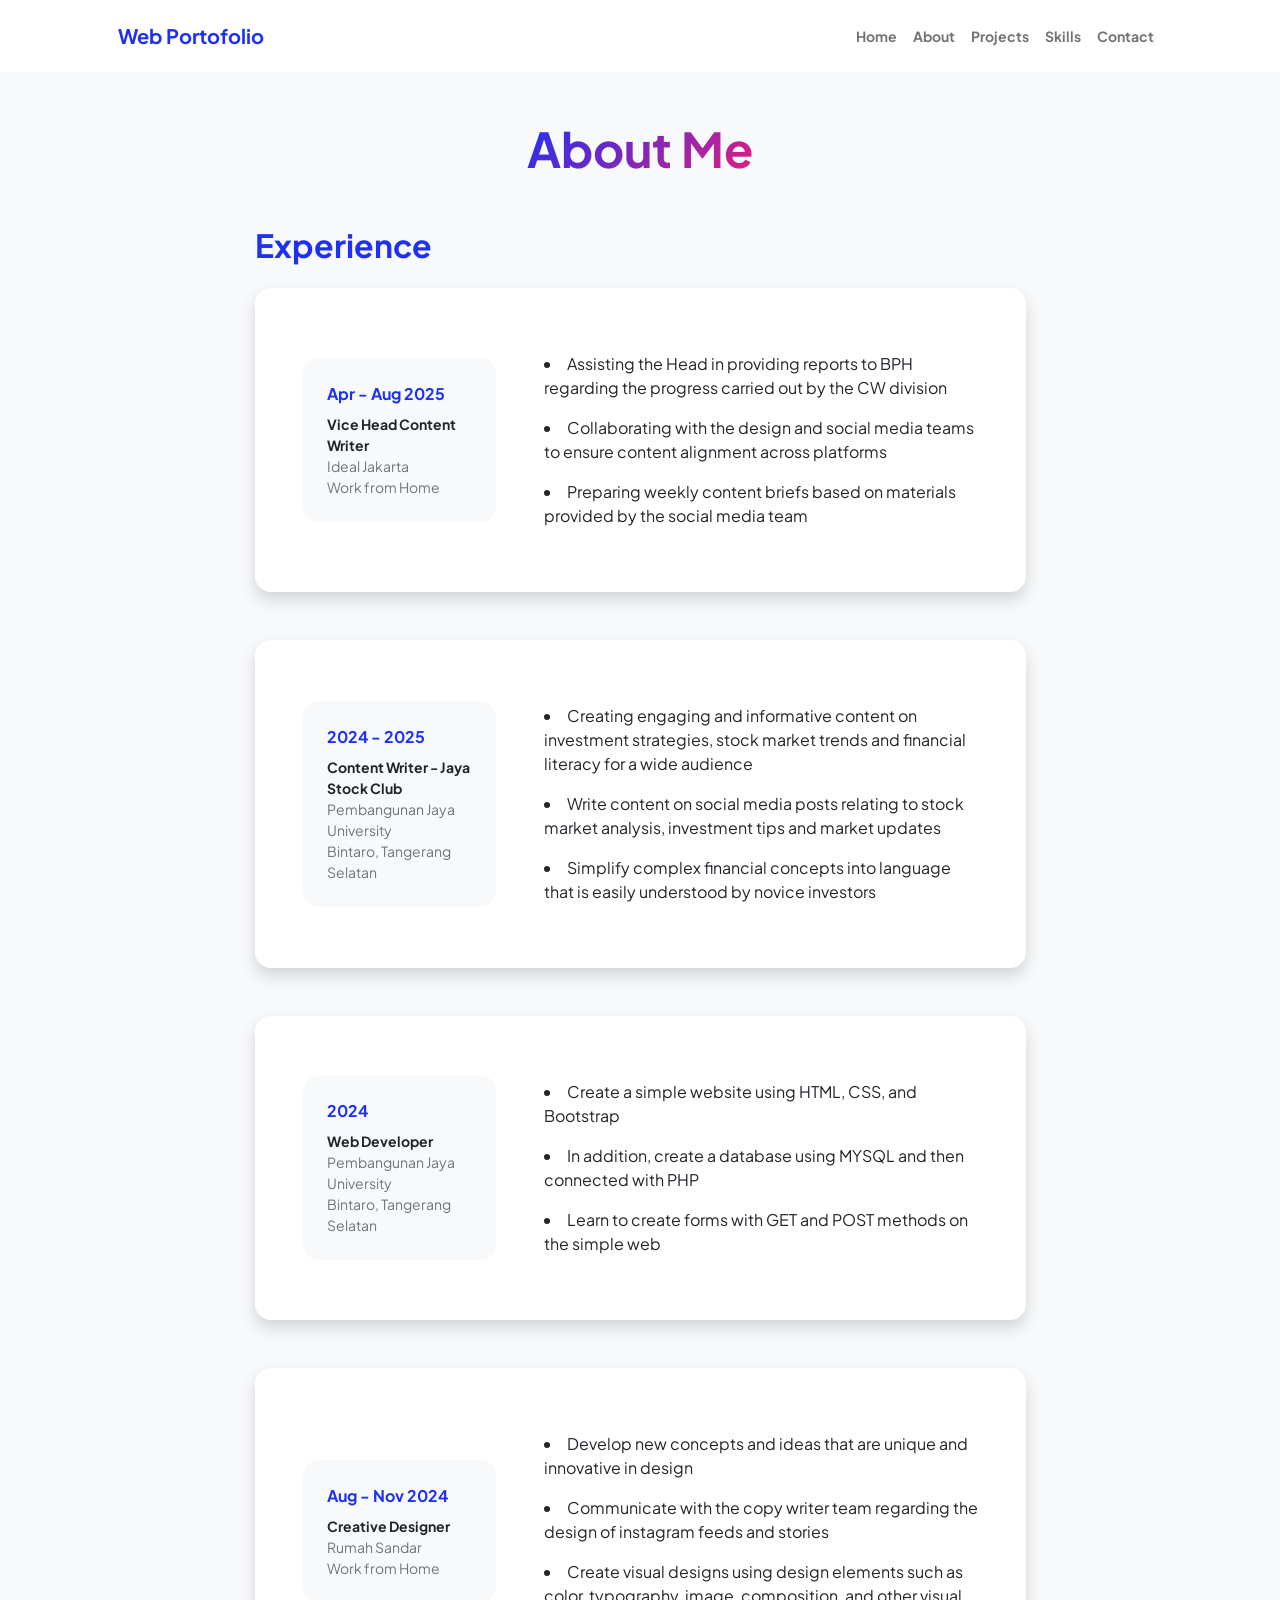
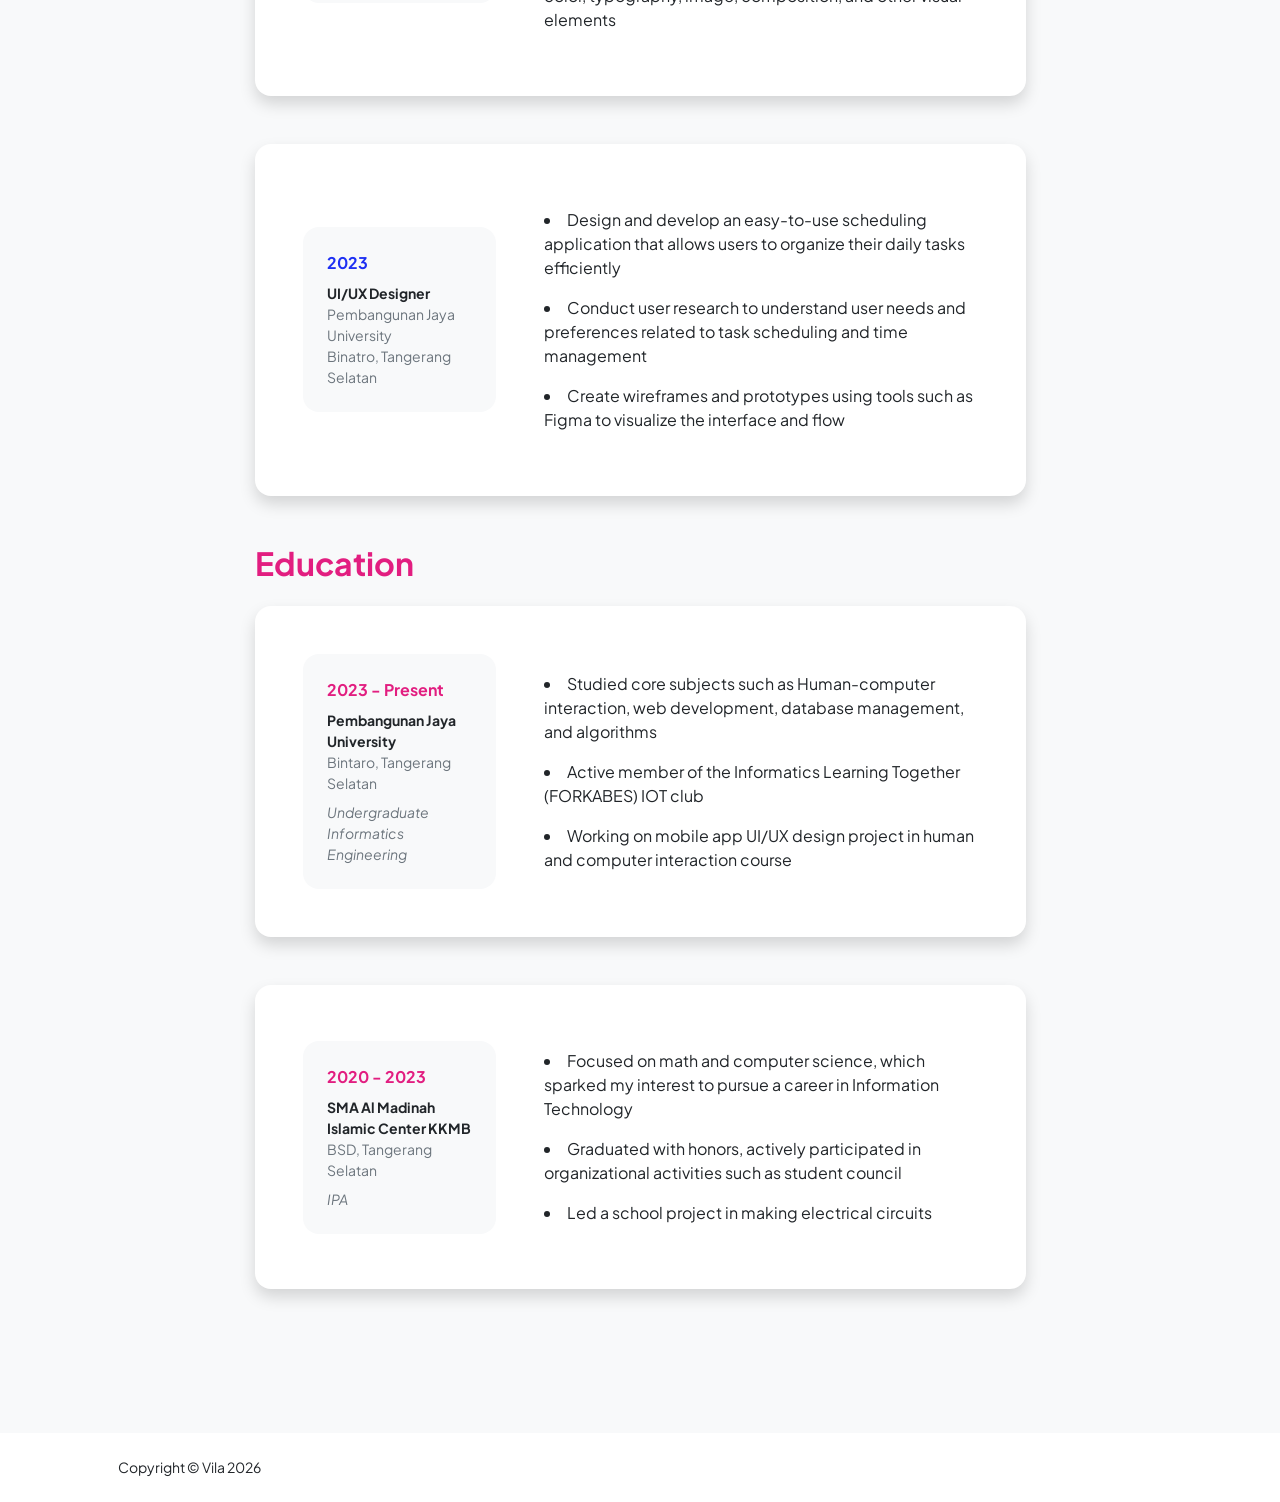
==== commit 7a343d74: "Update about.html" ====
--- a/about.html
+++ b/about.html
@@ -198,7 +198,7 @@
         <footer class="bg-white py-4 mt-auto">
             <div class="container px-5">
                 <div class="row align-items-center justify-content-between flex-column flex-sm-row">
-                    <div class="col-auto"><div class="small m-0">Copyright &copy; Vila 2025</div></div>
+                    <div class="col-auto"><div class="small m-0">Copyright &copy; Vila 2026</div></div>
                 </div>
             </div>
         </footer>
